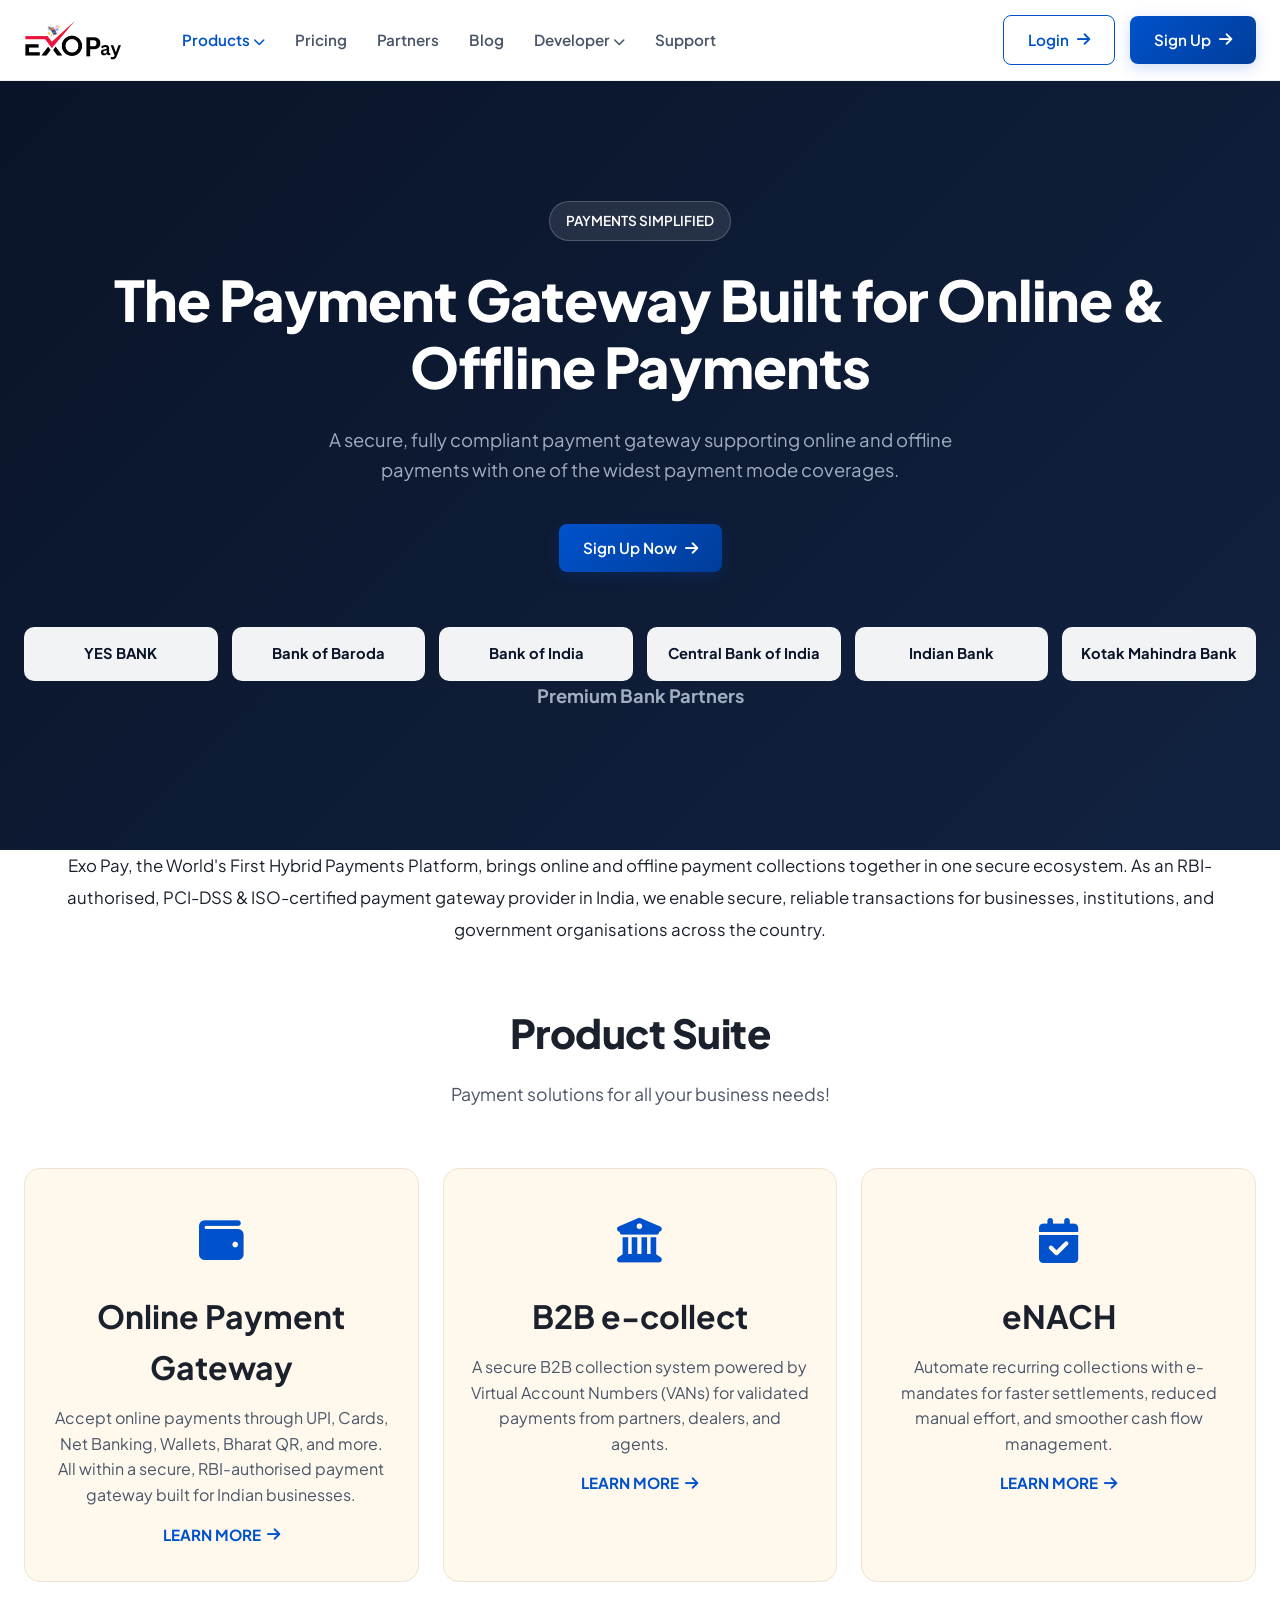
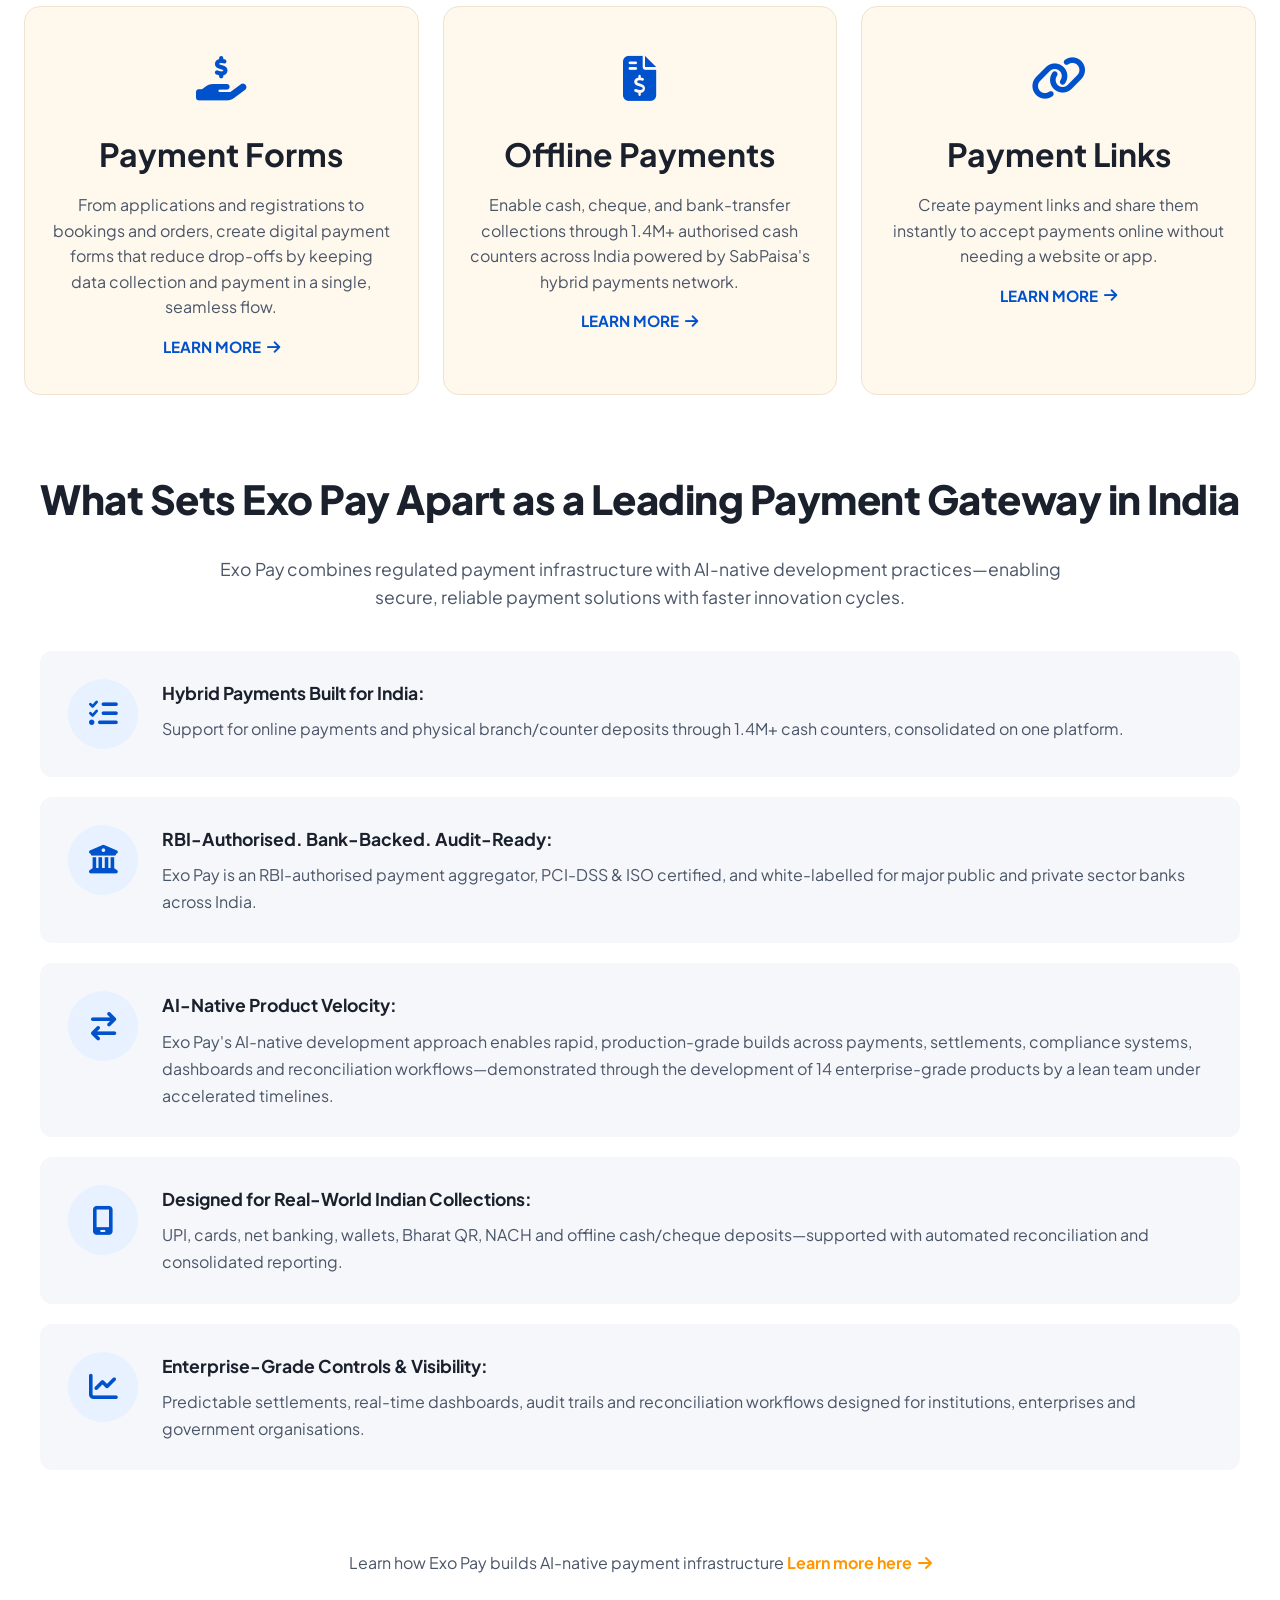
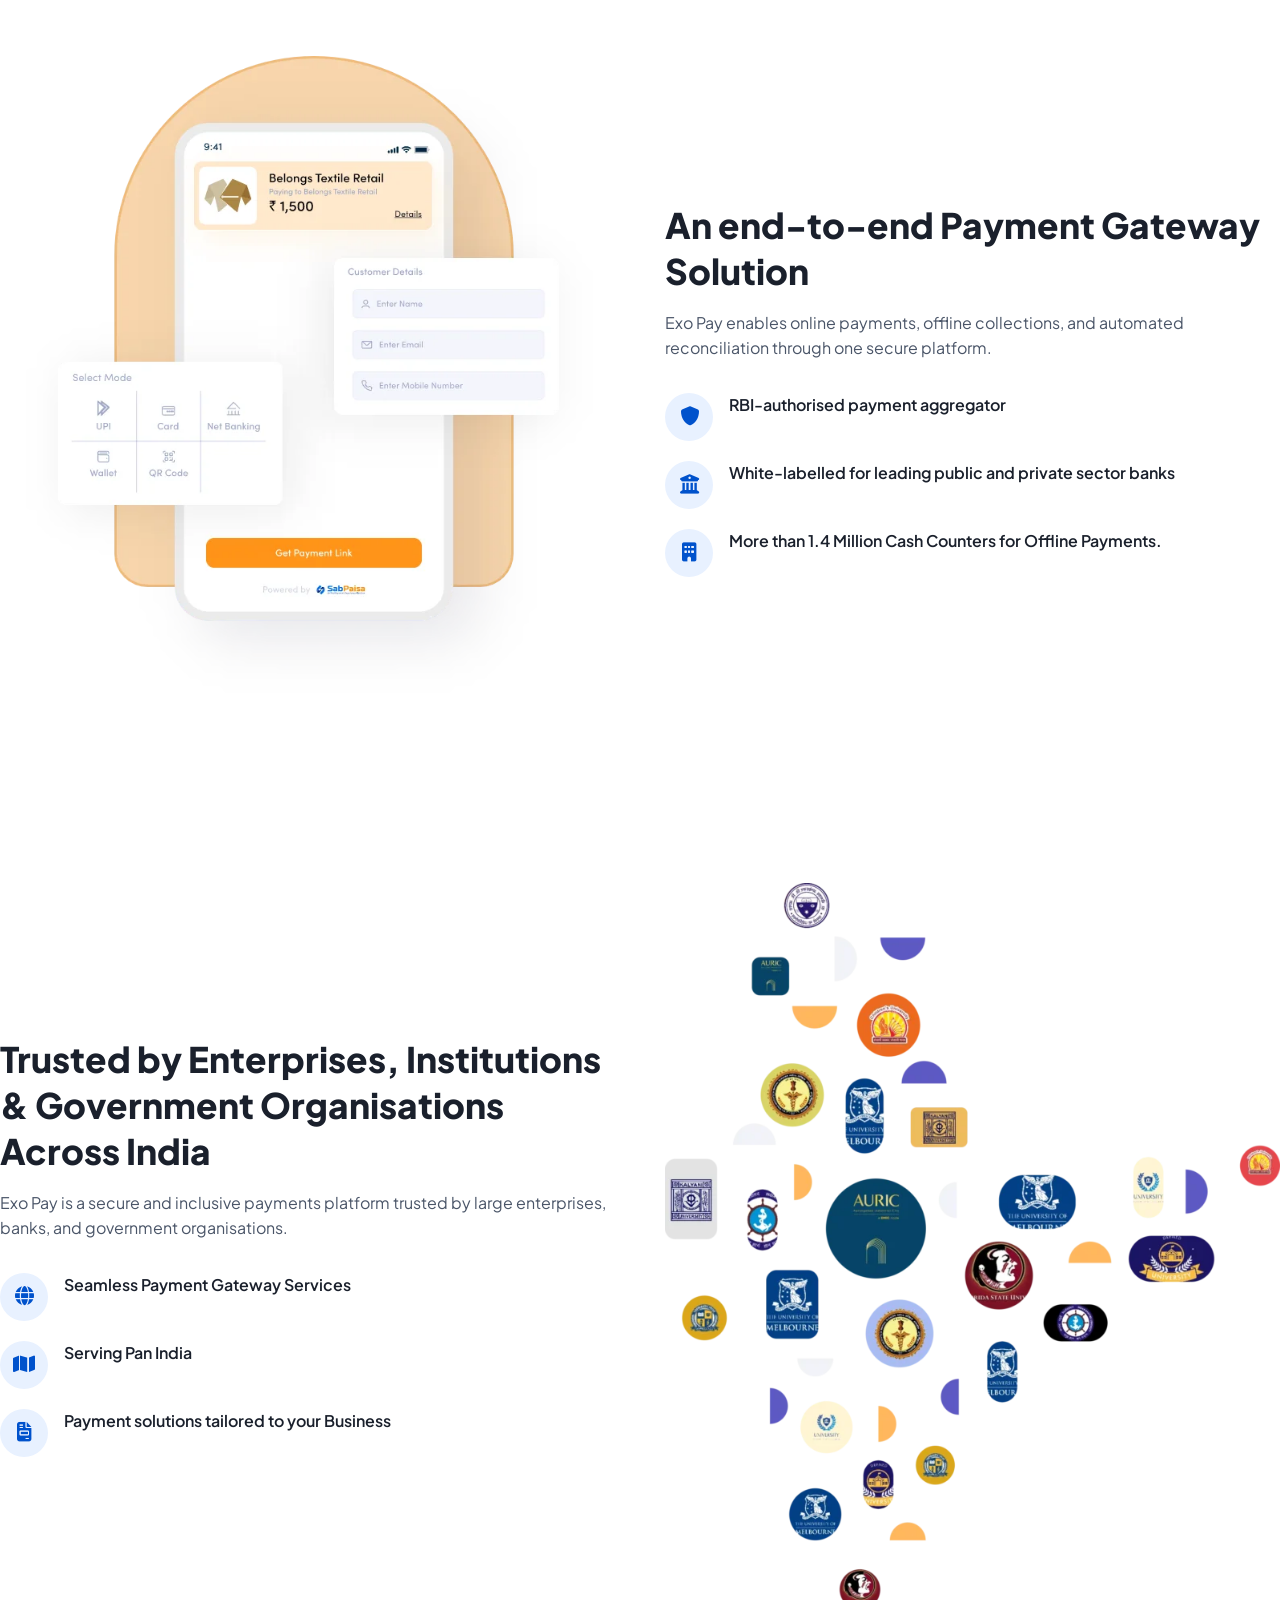
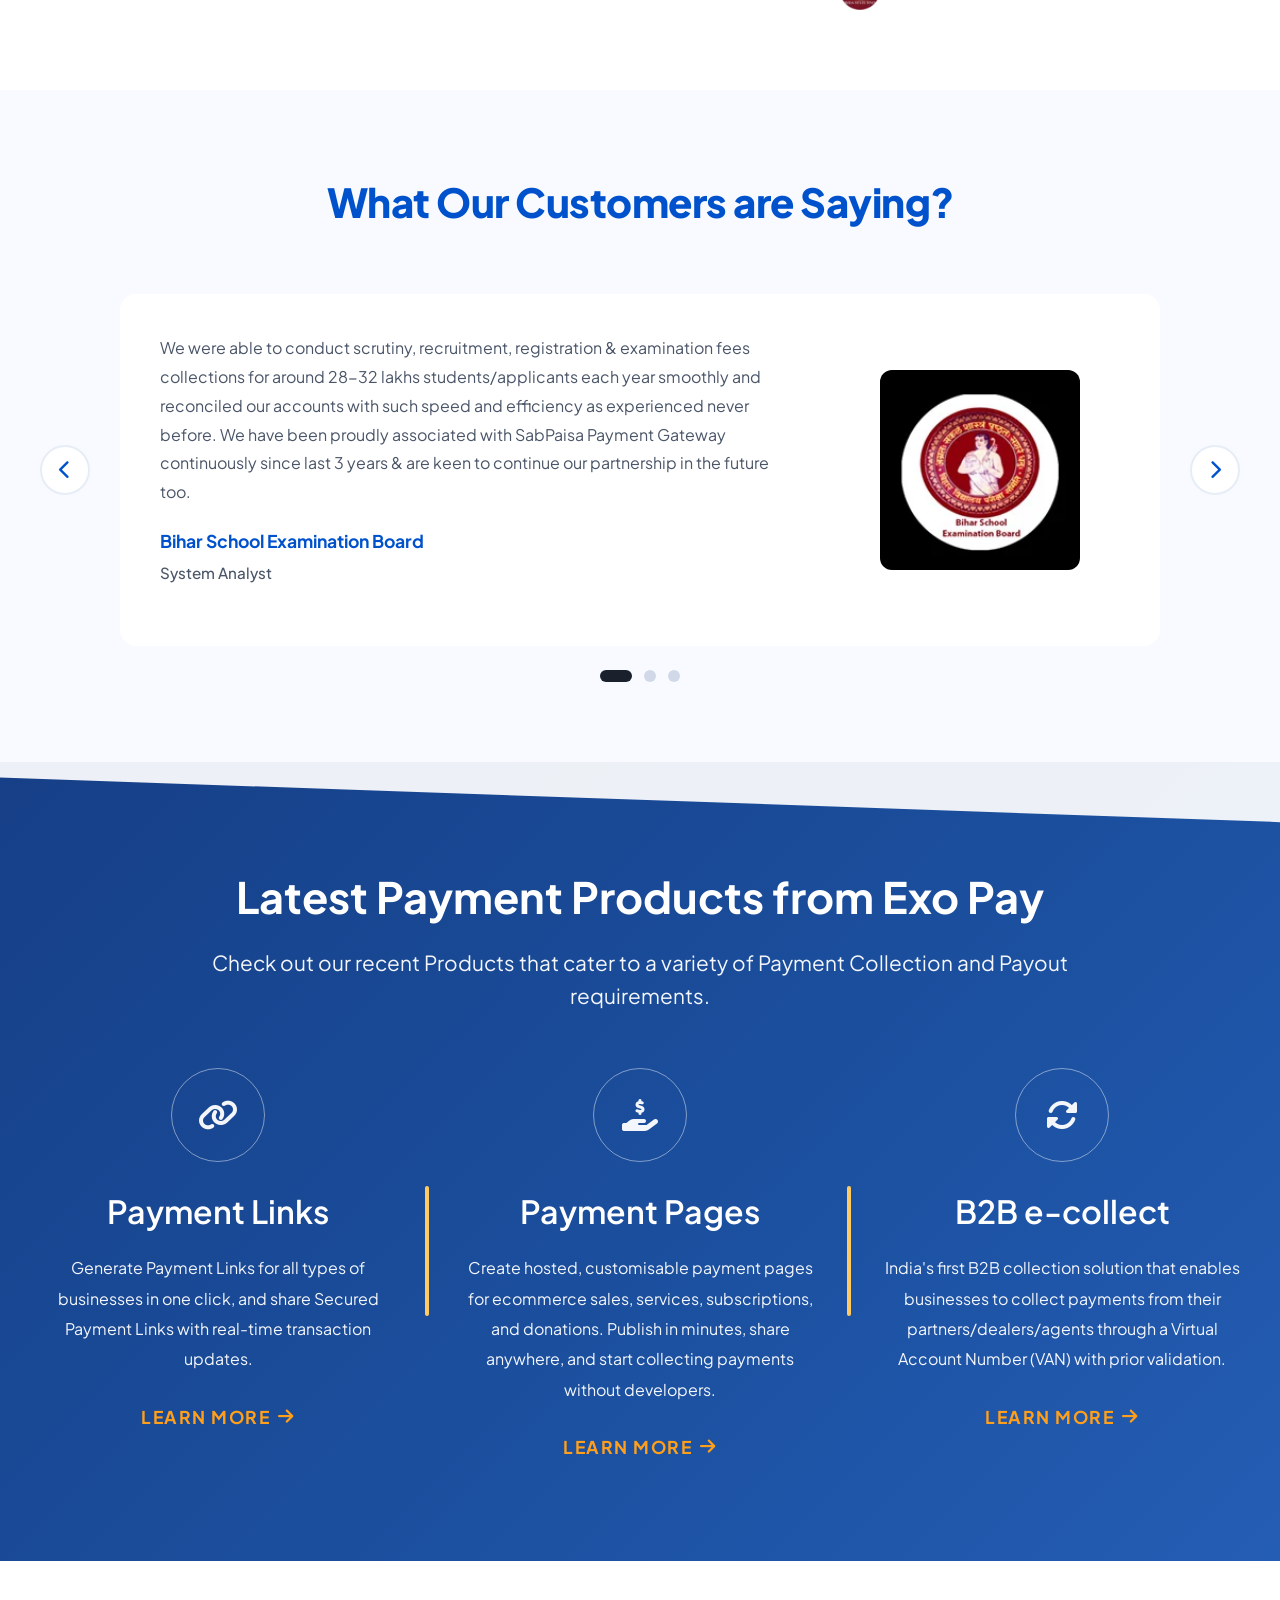
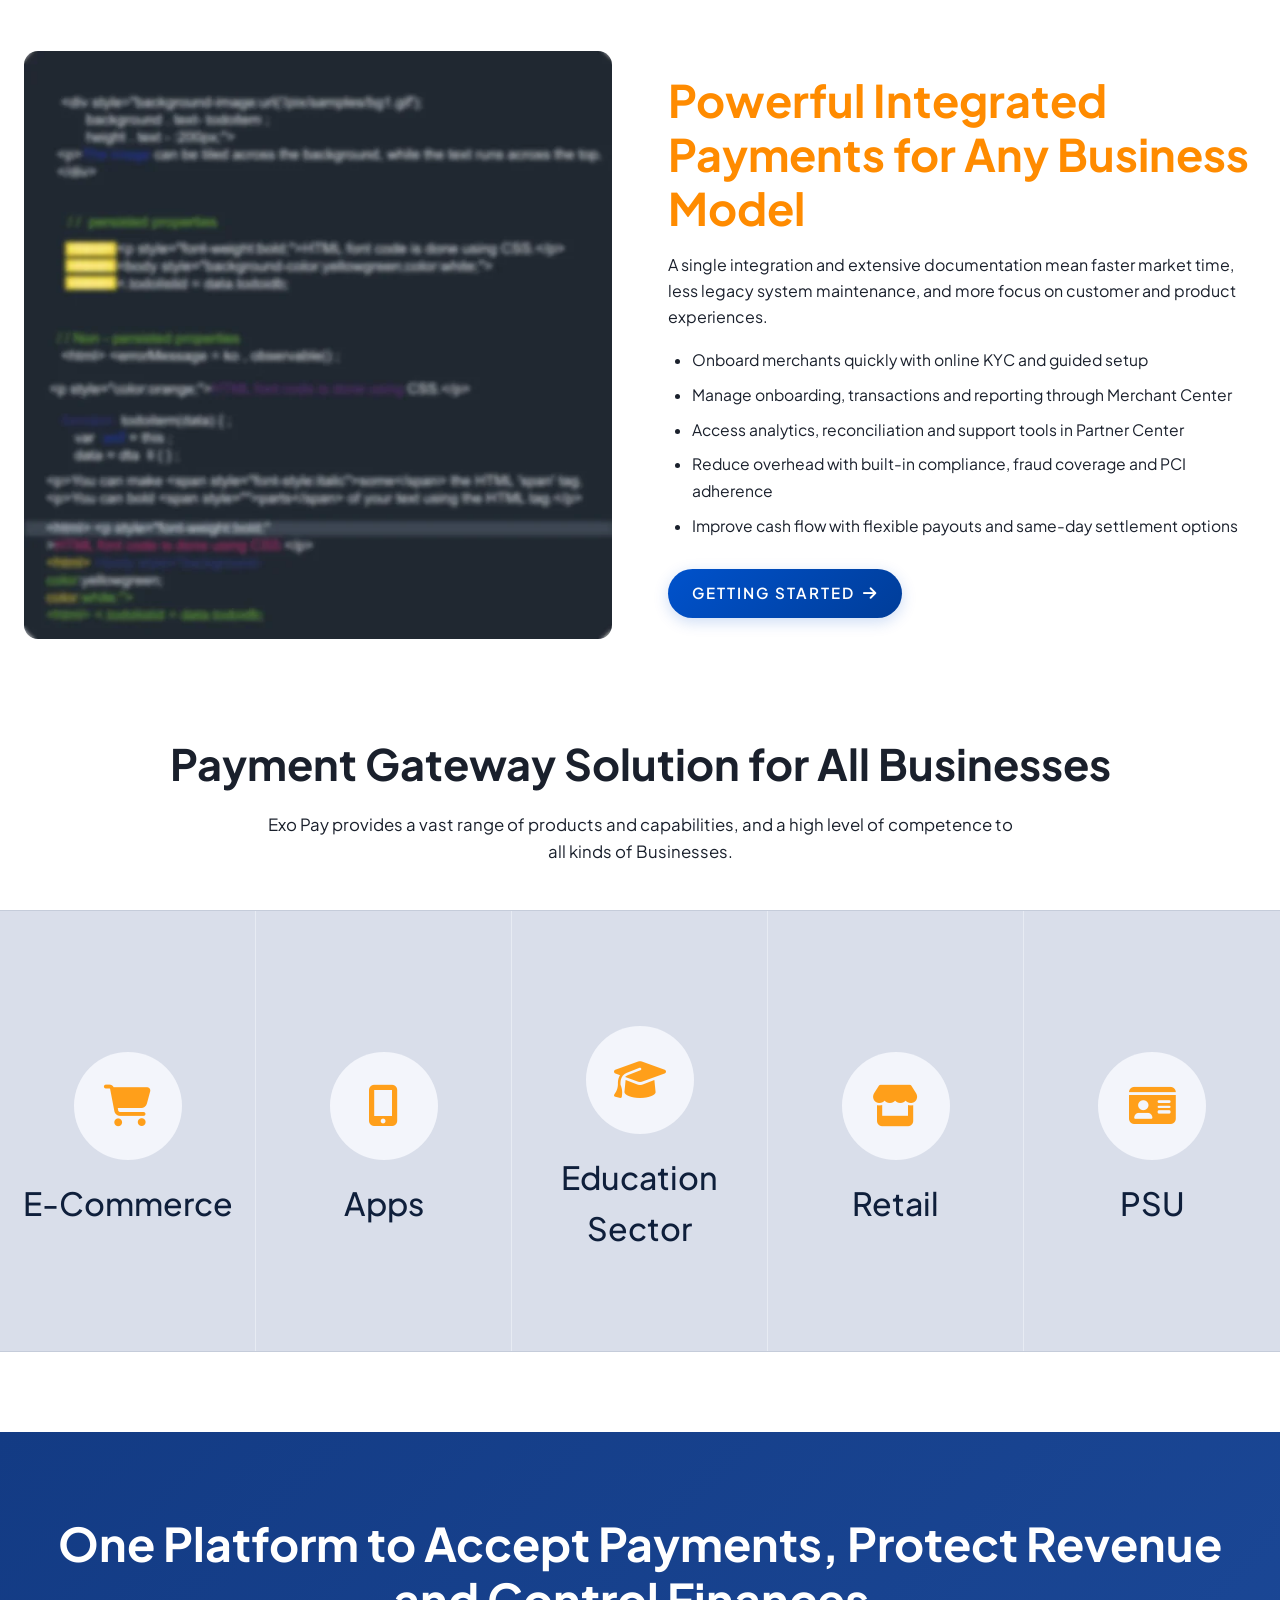
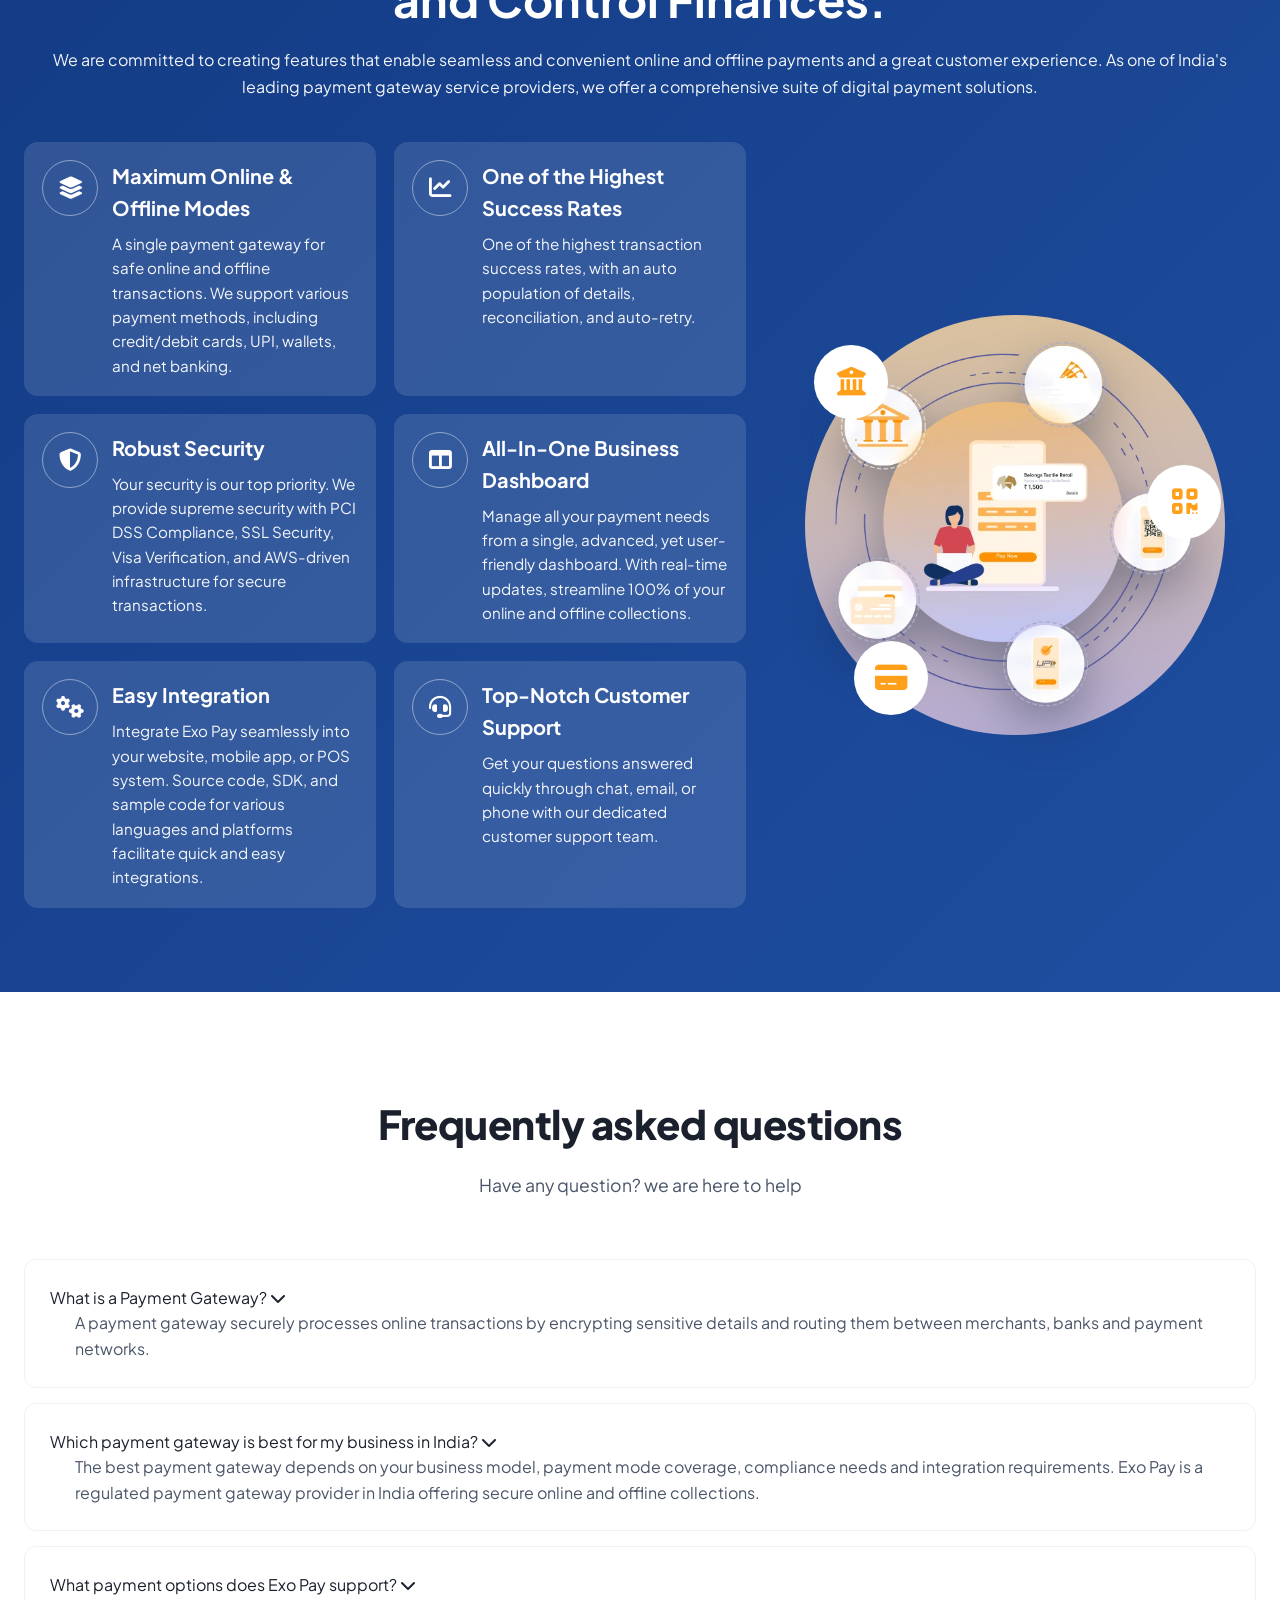
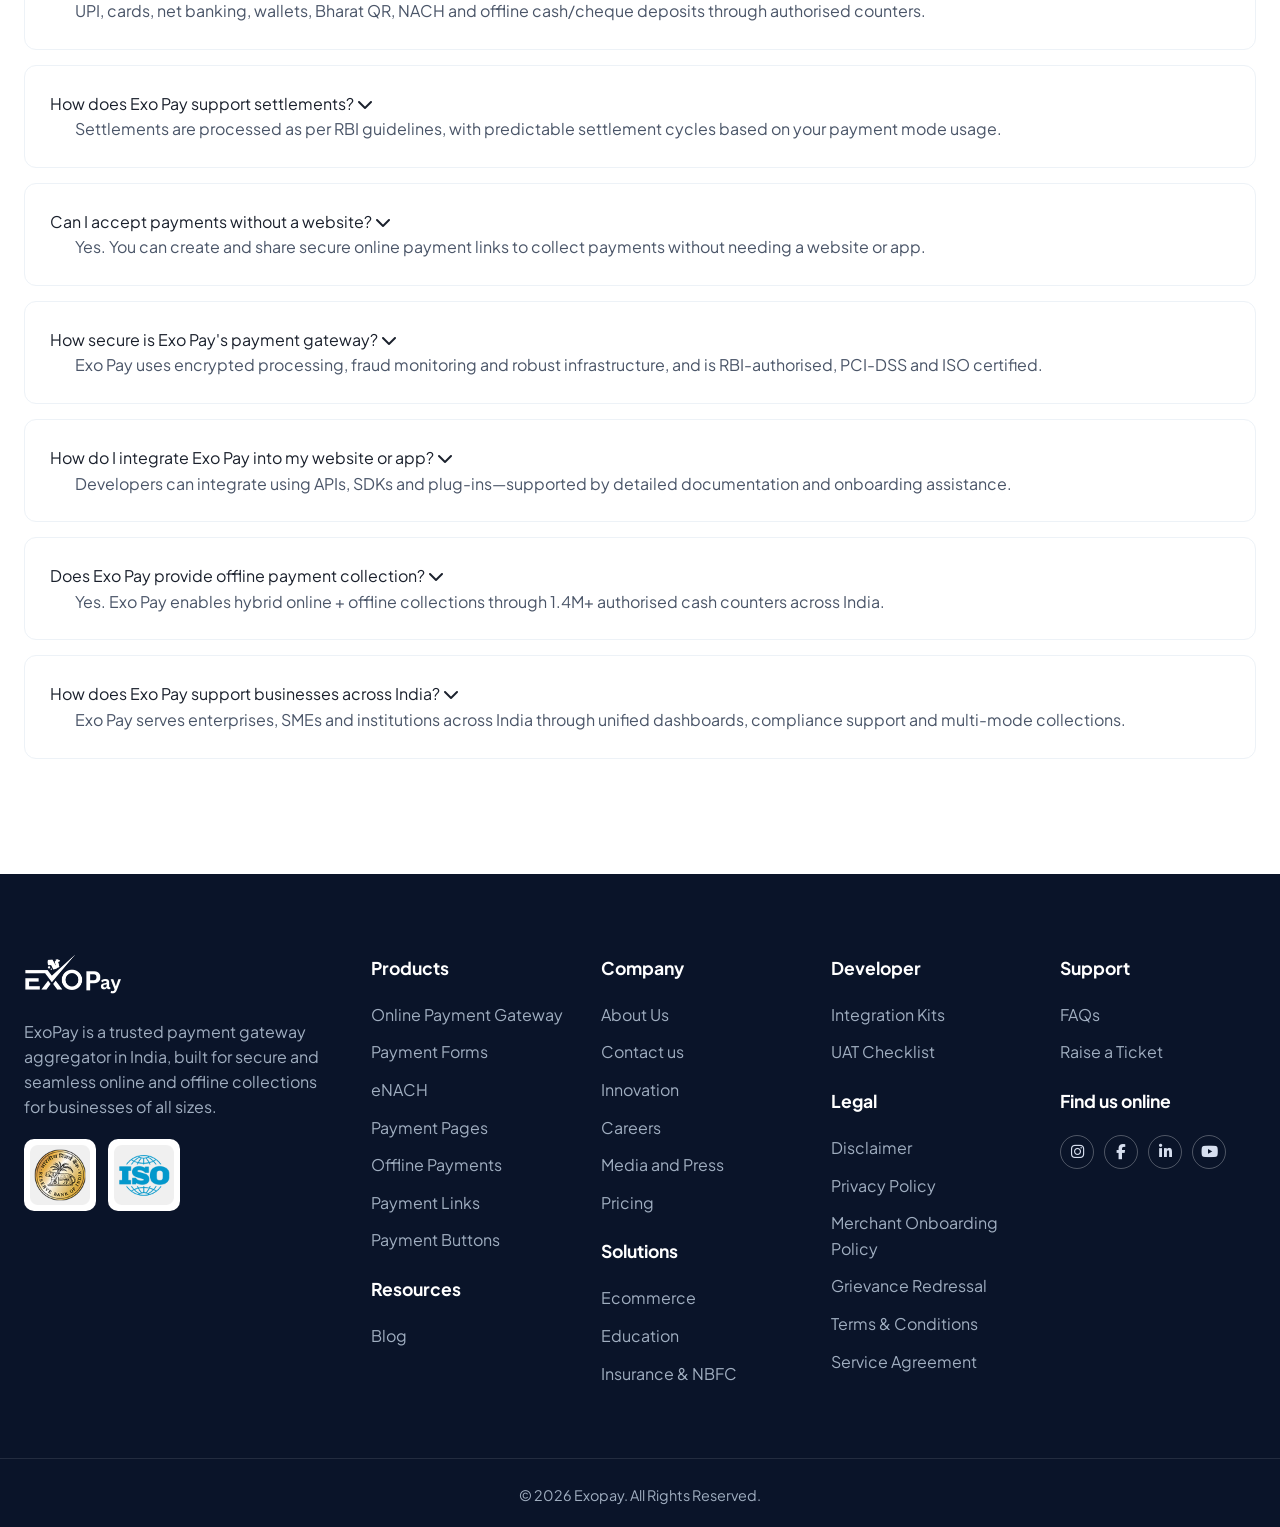
==== index.html @ a385d38f "Exo Pay Exo pay site" ====
<!DOCTYPE html>
<html lang="en">
<head>
    <meta charset="UTF-8">
    <meta name="viewport" content="width=device-width, initial-scale=1.0">
    <title>Exopay - Payment Gateway for Online & Offline Payments</title>
    
    <link rel="stylesheet" href="https://cdnjs.cloudflare.com/ajax/libs/font-awesome/6.4.0/css/all.min.css">
    <link rel="stylesheet" href="style.css">

    <style>
        /* Hide hamburger menu by default (for desktop) */
        .menu-toggle {
            display: none;
            font-size: 24px;
            cursor: pointer;
            color: #0a1128;
        }

        /* Default nav-content wrapper for flex layout */
        .nav-content {
            display: flex;
            align-items: center;
            width: 100%;
            justify-content: space-between;
        }

        @media (max-width: 768px) {
            /* Header row layout */
            .nav-container {
                display: flex !important;
                justify-content: space-between !important;
                align-items: center !important;
                position: relative;
                padding: 15px 20px !important;
            }

            /* Show Hamburger icon */
            .menu-toggle {
                display: block;
            }

            /* Hide default navigation links and actions */
            .nav-content {
                display: none; /* Hidden by default in mobile */
                flex-direction: column;
                position: absolute;
                top: 100%;
                left: 0;
                width: 100%;
                background: #ffffff;
                box-shadow: 0 10px 15px -3px rgba(0, 0, 0, 0.1);
                padding: 20px;
                z-index: 1000;
                border-top: 1px solid #f0f0f0;
            }

            /* Class to toggle visibility via JavaScript */
            .nav-content.active {
                display: flex;
            }

            /* Fix navigation links for mobile dropdown */
            .nav-links {
                display: flex;
                flex-direction: column;
                gap: 15px;
                margin-bottom: 25px;
                width: 100%;
                padding: 0;
            }

            .nav-links li {
                width: 100%;
                list-style: none;
                border-bottom: 1px solid #f8f9fa;
                padding-bottom: 10px;
            }

            .nav-links a {
                display: block;
                width: 100%;
            }

            /* Premium, smaller buttons layout */
            .nav-actions {
                display: flex !important;
                flex-direction: row !important;
                gap: 10px;
                width: 100%;
                justify-content: space-between;
            }

            .nav-actions .btn {
                flex: 1;
                padding: 10px !important; /* Smaller, elegant padding */
                font-size: 13px !important; /* Smaller font */
                text-align: center;
                display: flex;
                justify-content: center;
                align-items: center;
                gap: 5px;
            }
        }
    </style>
</head>
<body>
    <header class="navbar">
        <div class="container nav-container">
            <a href="index.html" class="logo">
                <img src="logo.png" alt="Exopay Logo" style="height: 40px;">
            </a>
            
            <div class="menu-toggle" id="mobile-menu-btn">
                <i class="fa-solid fa-bars"></i>
            </div>

            <div class="nav-content" id="nav-content">
                <nav>
                    <ul class="nav-links">
                        <li class="nav-dropdown" id="products-dropdown">
                            <a href="#" class="active no-nav" id="products-toggle">Products <i class="fa-solid fa-chevron-down"></i></a>
                            <div class="mega-dropdown products-menu">
                                <div class="mega-item">
                                    <div class="mega-icon"><i class="fa-regular fa-credit-card"></i></div>
                                    <div>
                                        <h4>Online Payment Gateway</h4>
                                        <p>Collect hassle free and secure online payments</p>
                                    </div>
                                </div>
                                <div class="mega-item">
                                    <div class="mega-icon"><i class="fa-regular fa-rectangle-list"></i></div>
                                    <div>
                                        <h4>Payment Forms</h4>
                                        <p>Easy data collection and payment form builder</p>
                                    </div>
                                </div>
                                <div class="mega-item">
                                    <div class="mega-icon"><i class="fa-regular fa-calendar-check"></i></div>
                                    <div>
                                        <h4>eNACH</h4>
                                        <p>Collect recurring payments with ease</p>
                                    </div>
                                </div>
                                <div class="mega-item">
                                    <div class="mega-icon"><i class="fa-solid fa-sitemap"></i></div>
                                    <div>
                                        <h4>Payment Pages</h4>
                                        <p>Build your own online payment page</p>
                                    </div>
                                </div>
                                <div class="mega-item">
                                    <div class="mega-icon"><i class="fa-regular fa-handshake"></i></div>
                                    <div>
                                        <h4>Offline Payments</h4>
                                        <p>World's first offline payments collection platform</p>
                                    </div>
                                </div>
                                <div class="mega-item">
                                    <div class="mega-icon"><i class="fa-solid fa-link"></i></div>
                                    <div>
                                        <h4>Payment Links</h4>
                                        <p>Collect easy payments through payment links</p>
                                    </div>
                                </div>
                                <div class="mega-item">
                                    <div class="mega-icon"><i class="fa-regular fa-square-plus"></i></div>
                                    <div>
                                        <h4>Payment Buttons</h4>
                                        <p>Embed online payment buttons on your website</p>
                                    </div>
                                </div>
                            </div>
                        </li>
                        <li><a href="#pricing">Pricing</a></li>
                        <li><a href="#partners">Partners</a></li>
                        <li><a href="#">Blog</a></li>
                        <li class="nav-dropdown" id="developer-dropdown">
                            <a href="#" class="no-nav" id="developer-toggle">Developer <i class="fa-solid fa-chevron-down"></i></a>
                            <div class="mega-dropdown developer-menu">
                                <div class="developer-item">Integration Kits</div>
                                <div class="developer-item">UAT Checklist</div>
                            </div>
                        </li>
                        <li><a href="contact.html#support">Support</a></li>
                    </ul>
                </nav>
                <div class="nav-actions">
                    <a href="#" class="btn btn-outline">Login <i class="fa-solid fa-arrow-right"></i></a>
                    <a href="#" class="btn btn-primary">Sign Up <i class="fa-solid fa-arrow-right"></i></a>
                </div>
            </div>
        </div>
    </header>

    <section class="hero">
        <div class="container">
            <div class="hero-badge">PAYMENTS SIMPLIFIED</div>
            <h1>The Payment Gateway Built for Online & Offline Payments</h1>
            <p>A secure, fully compliant payment gateway supporting online and offline payments with one of the widest payment mode coverages.</p>
            <div class="hero-buttons">
                <a href="#" class="btn btn-primary">Sign Up Now <i class="fa-solid fa-arrow-right"></i></a>
            </div>
            <div class="hero-partners" id="partners">
                <div class="hero-partners-grid">
                    <div class="partner-chip">YES BANK</div>
                    <div class="partner-chip">Bank of Baroda</div>
                    <div class="partner-chip">Bank of India</div>
                    <div class="partner-chip">Central Bank of India</div>
                    <div class="partner-chip">Indian Bank</div>
                    <div class="partner-chip">Kotak Mahindra Bank</div>
                </div>
                <p class="hero-partners-title">Premium Bank Partners</p>
            </div>
        </div>
    </section>

    <section class="container" id="pricing">
        <div class="about-intro">
            <p>Exo Pay, the World's First Hybrid Payments Platform, brings online and offline payment collections together in one secure ecosystem. As an RBI-authorised, PCI-DSS & ISO-certified payment gateway provider in India, we enable secure, reliable transactions for businesses, institutions, and government organisations across the country.</p>
        </div>

        <div class="section-title" style="margin-top: 55px;">
            <h2>Product Suite</h2>
            <p>Payment solutions for all your business needs!</p>
        </div>

        <div class="product-suite-grid">
            <div class="product-suite-card">
                <div class="card-icon"><i class="fa-solid fa-wallet"></i></div>
                <h3>Online Payment Gateway</h3>
                <p>Accept online payments through UPI, Cards, Net Banking, Wallets, Bharat QR, and more. All within a secure, RBI-authorised payment gateway built for Indian businesses.</p>
                <a href="#" class="learn-more">LEARN MORE <i class="fa-solid fa-arrow-right"></i></a>
            </div>

            <div class="product-suite-card">
                <div class="card-icon"><i class="fa-solid fa-building-columns"></i></div>
                <h3>B2B e-collect</h3>
                <p>A secure B2B collection system powered by Virtual Account Numbers (VANs) for validated payments from partners, dealers, and agents.</p>
                <a href="#" class="learn-more">LEARN MORE <i class="fa-solid fa-arrow-right"></i></a>
            </div>

            <div class="product-suite-card">
                <div class="card-icon"><i class="fa-solid fa-calendar-check"></i></div>
                <h3>eNACH</h3>
                <p>Automate recurring collections with e-mandates for faster settlements, reduced manual effort, and smoother cash flow management.</p>
                <a href="#" class="learn-more">LEARN MORE <i class="fa-solid fa-arrow-right"></i></a>
            </div>
        </div>

        <div class="product-suite-grid" style="margin-top: 24px;">
            <div class="product-suite-card">
                <div class="card-icon"><i class="fa-solid fa-hand-holding-dollar"></i></div>
                <h3>Payment Forms</h3>
                <p>From applications and registrations to bookings and orders, create digital payment forms that reduce drop-offs by keeping data collection and payment in a single, seamless flow.</p>
                <a href="#" class="learn-more">LEARN MORE <i class="fa-solid fa-arrow-right"></i></a>
            </div>

            <div class="product-suite-card">
                <div class="card-icon"><i class="fa-solid fa-file-invoice-dollar"></i></div>
                <h3>Offline Payments</h3>
                <p>Enable cash, cheque, and bank-transfer collections through 1.4M+ authorised cash counters across India powered by SabPaisa's hybrid payments network.</p>
                <a href="#" class="learn-more">LEARN MORE <i class="fa-solid fa-arrow-right"></i></a>
            </div>

            <div class="product-suite-card">
                <div class="card-icon"><i class="fa-solid fa-link"></i></div>
                <h3>Payment Links</h3>
                <p>Create payment links and share them instantly to accept payments online without needing a website or app.</p>
                <a href="#" class="learn-more">LEARN MORE <i class="fa-solid fa-arrow-right"></i></a>
            </div>
        </div>

        <div class="section-title" style="margin-top: 72px; margin-bottom: 40px;">
            <h2>What Sets Exo Pay Apart as a Leading Payment Gateway in India</h2>
            <p style="max-width: 900px; margin: 24px auto 0;">Exo Pay combines regulated payment infrastructure with AI-native development practices—enabling secure, reliable payment solutions with faster innovation cycles.</p>
        </div>

        <div class="features-list">
            <div class="feature-box">
                <div class="feature-icon"><i class="fa-solid fa-list-check"></i></div>
                <div class="feature-content">
                    <h4>Hybrid Payments Built for India:</h4>
                    <p>Support for online payments and physical branch/counter deposits through 1.4M+ cash counters, consolidated on one platform.</p>
                </div>
            </div>

            <div class="feature-box">
                <div class="feature-icon"><i class="fa-solid fa-building-columns"></i></div>
                <div class="feature-content">
                    <h4>RBI-Authorised. Bank-Backed. Audit-Ready:</h4>
                    <p>Exo Pay is an RBI-authorised payment aggregator, PCI-DSS & ISO certified, and white-labelled for major public and private sector banks across India.</p>
                </div>
            </div>

            <div class="feature-box">
                <div class="feature-icon"><i class="fa-solid fa-arrow-right-arrow-left"></i></div>
                <div class="feature-content">
                    <h4>AI-Native Product Velocity:</h4>
                    <p>Exo Pay's AI-native development approach enables rapid, production-grade builds across payments, settlements, compliance systems, dashboards and reconciliation workflows—demonstrated through the development of 14 enterprise-grade products by a lean team under accelerated timelines.</p>
                </div>
            </div>

            <div class="feature-box">
                <div class="feature-icon"><i class="fa-solid fa-mobile-screen"></i></div>
                <div class="feature-content">
                    <h4>Designed for Real-World Indian Collections:</h4>
                    <p>UPI, cards, net banking, wallets, Bharat QR, NACH and offline cash/cheque deposits—supported with automated reconciliation and consolidated reporting.</p>
                </div>
            </div>

            <div class="feature-box">
                <div class="feature-icon"><i class="fa-solid fa-chart-line"></i></div>
                <div class="feature-content">
                    <h4>Enterprise-Grade Controls & Visibility:</h4>
                    <p>Predictable settlements, real-time dashboards, audit trails and reconciliation workflows designed for institutions, enterprises and government organisations.</p>
                </div>
            </div>
        </div>

        <div class="learn-more-section">
            <p>Learn how Exo Pay builds AI-native payment infrastructure <a href="#" class="learn-more-link">Learn more here <i class="fa-solid fa-arrow-right"></i></a></p>
        </div>
    </section>

    <section class="container" style="padding: 80px 0;">
        <div class="end-to-end-wrapper">
            <div class="end-to-end-image">
                <img src="images/Get Payment Link.webp" alt="Payment Gateway Solution">
            </div>
            <div class="end-to-end-content">
                <h2>An end-to-end Payment Gateway Solution</h2>
                <p>Exo Pay enables online payments, offline collections, and automated reconciliation through one secure platform.</p>
                
                <div class="solution-items">
                    <div class="solution-item">
                        <div class="solution-icon"><i class="fa-solid fa-shield"></i></div>
                        <span>RBI-authorised payment aggregator</span>
                    </div>
                    <div class="solution-item">
                        <div class="solution-icon"><i class="fa-solid fa-building-columns"></i></div>
                        <span>White-labelled for leading public and private sector banks</span>
                    </div>
                    <div class="solution-item">
                        <div class="solution-icon"><i class="fa-solid fa-building"></i></div>
                        <span>More than 1.4 Million Cash Counters for Offline Payments.</span>
                    </div>
                </div>
            </div>
        </div>
    </section>

    <section class="container" style="padding: 80px 0;">
        <div class="trusted-wrapper">
            <div class="trusted-content">
                <h2>Trusted by Enterprises, Institutions & Government Organisations Across India</h2>
                <p>Exo Pay is a secure and inclusive payments platform trusted by large enterprises, banks, and government organisations.</p>
                
                <div class="trusted-items">
                    <div class="trusted-item">
                        <div class="trusted-icon"><i class="fa-solid fa-globe"></i></div>
                        <span>Seamless Payment Gateway Services</span>
                    </div>
                    <div class="trusted-item">
                        <div class="trusted-icon"><i class="fa-solid fa-map"></i></div>
                        <span>Serving Pan India</span>
                    </div>
                    <div class="trusted-item">
                        <div class="trusted-icon"><i class="fa-solid fa-file-invoice"></i></div>
                        <span>Payment solutions tailored to your Business</span>
                    </div>
                </div>
            </div>
            <div class="trusted-image">
                <img src="images/Trusted Partner.webp" alt="Trusted Partners">
            </div>
        </div>
    </section>

    <section class="bg-light" style="padding: 80px 0;">
        <div class="container">
            <div class="section-title">
                <h2 style="color: var(--primary);">What Our Customers are Saying?</h2>
            </div>

            <div class="testimonials-carousel">
                <button class="carousel-btn carousel-btn-prev" id="prev-btn"><i class="fa-solid fa-chevron-left"></i></button>

                <div class="testimonials-wrapper">
                    <div class="testimonial-slide active">
                        <div class="testimonial-content">
                            <p>We were able to conduct scrutiny, recruitment, registration & examination fees collections for around 28-32 lakhs students/applicants each year smoothly and reconciled our accounts with such speed and efficiency as experienced never before. We have been proudly associated with SabPaisa Payment Gateway continuously since last 3 years & are keen to continue our partnership in the future too.</p>
                            <div class="testimonial-meta">
                                <h4>Bihar School Examination Board</h4>
                                <p>System Analyst</p>
                            </div>
                        </div>
                        <div class="testimonial-image">
                            <img src="images/bihar-school.webp" alt="Bihar School Examination Board">
                        </div>
                    </div>

                    <div class="testimonial-slide">
                        <div class="testimonial-content">
                            <p>We don't have any hesitation to say that your services never fall short of our expectation and I really loved the client support. Thank You and continue the good work that you and your company is doing. JIADA and our entrepreneurs are happy with the NEFT system.</p>
                            <div class="testimonial-meta">
                                <h4>Jharkhand Industrial Area Development Authority</h4>
                                <p>Admin (IT & Operation)</p>
                            </div>
                        </div>
                        <div class="testimonial-image">
                            <img src="images/Jharkhand-Industrial-Area.webp" alt="Jharkhand Industrial Area Development Authority">
                        </div>
                    </div>

                    <div class="testimonial-slide">
                        <div class="testimonial-content">
                            <p>हम सबसेसा द्वारा विगत 10 माह से दी जा रही Payment Gateway की सुविधा की गुणवत्ता से एवं उनके द्वारा दिखाई गई तत्परता से संतुष्ट हैं। उनके द्वारा दी गई Online & Offline Payment सुविधा हमारे उपभोक्ताओं के लिए काफी उपयोगी रहा है एवं CGECB, Chhattisgarh के लिए भी काफी सुविधाजनक रही है। उनके End to End Platform ने हमारी सभी जरूरतों का ख्याल रखा है तथा उनकी Dashboard Report System से भी हमें काफी मदद मिलती है, जिसकी हम सराहना करते हैं।</p>
                            <div class="testimonial-meta">
                                <h4>Chhattisgarh Environment</h4>
                                <p>Conservation Board</p>
                            </div>
                        </div>
                        <div class="testimonial-image">
                            <img src="images/Chhattisgarh.webp" alt="Chhattisgarh Environment Conservation Board">
                        </div>
                    </div>
                </div>

                <button class="carousel-btn carousel-btn-next" id="next-btn"><i class="fa-solid fa-chevron-right"></i></button>
            </div>

            <div class="carousel-dots">
                <span class="dot active" data-index="0"></span>
                <span class="dot" data-index="1"></span>
                <span class="dot" data-index="2"></span>
            </div>
        </div>
    </section>

    <section class="latest-products-section">
        <div class="container">
            <div class="latest-products-head">
                <h2>Latest Payment Products from Exo Pay</h2>
                <p>Check out our recent Products that cater to a variety of Payment Collection and Payout requirements.</p>
            </div>

            <div class="latest-products-grid">
                <div class="latest-product-item">
                    <div class="latest-product-icon"><i class="fa-solid fa-link"></i></div>
                    <h3>Payment Links</h3>
                    <p>Generate Payment Links for all types of businesses in one click, and share Secured Payment Links with real-time transaction updates.</p>
                    <a href="#" class="latest-learn-more">LEARN MORE <i class="fa-solid fa-arrow-right"></i></a>
                </div>

                <div class="latest-product-item">
                    <div class="latest-product-icon"><i class="fa-solid fa-hand-holding-dollar"></i></div>
                    <h3>Payment Pages</h3>
                    <p>Create hosted, customisable payment pages for ecommerce sales, services, subscriptions, and donations. Publish in minutes, share anywhere, and start collecting payments without developers.</p>
                    <a href="#" class="latest-learn-more">LEARN MORE <i class="fa-solid fa-arrow-right"></i></a>
                </div>

                <div class="latest-product-item">
                    <div class="latest-product-icon"><i class="fa-solid fa-rotate"></i></div>
                    <h3>B2B e-collect</h3>
                    <p>India's first B2B collection solution that enables businesses to collect payments from their partners/dealers/agents through a Virtual Account Number (VAN) with prior validation.</p>
                    <a href="#" class="latest-learn-more">LEARN MORE <i class="fa-solid fa-arrow-right"></i></a>
                </div>
            </div>
        </div>
    </section>

    <section class="container powerful-section">
        <div class="powerful-grid">
            <div class="powerful-image-wrap">
                <img src="images/Powerful.webp" alt="Powerful Integration">
            </div>

            <div class="powerful-content">
                <h2>Powerful Integrated Payments for Any Business Model</h2>
                <p>A single integration and extensive documentation mean faster market time, less legacy system maintenance, and more focus on customer and product experiences.</p>
                <ul>
                    <li>Onboard merchants quickly with online KYC and guided setup</li>
                    <li>Manage onboarding, transactions and reporting through Merchant Center</li>
                    <li>Access analytics, reconciliation and support tools in Partner Center</li>
                    <li>Reduce overhead with built-in compliance, fraud coverage and PCI adherence</li>
                    <li>Improve cash flow with flexible payouts and same-day settlement options</li>
                </ul>
                <a href="#" class="btn btn-primary powerful-cta">GETTING STARTED <i class="fa-solid fa-arrow-right"></i></a>
            </div>
        </div>
    </section>

    <section class="business-section">
        <div class="container business-head">
            <h2>Payment Gateway Solution for All Businesses</h2>
            <p>Exo Pay provides a vast range of products and capabilities, and a high level of competence to all kinds of Businesses.</p>
        </div>

        <div class="business-grid">
            <div class="business-item">
                <div class="business-icon"><i class="fa-solid fa-cart-shopping"></i></div>
                <h3>E-Commerce</h3>
                <p class="business-detail">With Exo Pay Payment Gateway for online marketplaces, experience faster, secured and smoother transactions, and an easy-to-manage dashboard with advanced payment management tools. By choosing us, you give your customers various payment options to make payments from.</p>
            </div>

            <div class="business-item">
                <div class="business-icon"><i class="fa-solid fa-mobile-screen-button"></i></div>
                <h3>Apps</h3>
                <p class="business-detail">Payment Gateway for Apps: Simpler the checkout, the higher the conversion. Exo Pay Payment Gateway is built to address your customers' comfort and security with your app. With maximum payment modes for offline and online and a well-designed payment UI/UX, you can give the best transaction experience to your customers.</p>
            </div>

            <div class="business-item">
                <div class="business-icon"><i class="fa-solid fa-graduation-cap"></i></div>
                <h3>Education Sector</h3>
                <p class="business-detail">Payment Gateway for Education: Exo Pay Payment Gateway for education is designed to meet the needs of large transactions of an academic organisation (School/College/University/Academy). From fee collection to reconciliation of statements, we've got you covered. For maximum security, our Payment Gateway is built on an A-grade security feature for maximum confidentiality.</p>
            </div>

            <div class="business-item">
                <div class="business-icon"><i class="fa-solid fa-store"></i></div>
                <h3>Retail</h3>
                <p class="business-detail">Payment Gateway for Retail: We provide payment solutions for businesses, whether convenience stores, grocery stores, clothing stores, auto retailers, home furnishing retailers, drug stores, or department stores. Exo Pay Payment Gateway supports maximum payment modes like debit cards, credit cards, wallets, UPI, and cash.</p>
            </div>

            <div class="business-item">
                <div class="business-icon"><i class="fa-solid fa-id-card"></i></div>
                <h3>PSU</h3>
                <p class="business-detail">Payment Gateway for PSU: Exo Pay Payment Gateway for government organisations for payment collection. A few of our PSU clients include Bihar Housing Board, Delhi Jal Board, PCI etc. We provide the highest number of effective payment modes in a single checkout page, from UPI to Cards to Netbanking to e-NEFT/Cash.</p>
            </div>
        </div>
    </section>

    <section class="one-platform-section">
        <div class="container">
            <div class="one-platform-head">
                <h2>One Platform to Accept Payments, Protect Revenue and Control Finances.</h2>
                <p>We are committed to creating features that enable seamless and convenient online and offline payments and a great customer experience. As one of India's leading payment gateway service providers, we offer a comprehensive suite of digital payment solutions.</p>
            </div>

            <div class="one-platform-body">
                <div class="one-platform-cards">
                    <div class="one-platform-card">
                        <div class="one-platform-icon"><i class="fa-solid fa-layer-group"></i></div>
                        <div>
                            <h3>Maximum Online & Offline Modes</h3>
                            <p>A single payment gateway for safe online and offline transactions. We support various payment methods, including credit/debit cards, UPI, wallets, and net banking.</p>
                        </div>
                    </div>

                    <div class="one-platform-card">
                        <div class="one-platform-icon"><i class="fa-solid fa-chart-line"></i></div>
                        <div>
                            <h3>One of the Highest Success Rates</h3>
                            <p>One of the highest transaction success rates, with an auto population of details, reconciliation, and auto-retry.</p>
                        </div>
                    </div>

                    <div class="one-platform-card">
                        <div class="one-platform-icon"><i class="fa-solid fa-shield-halved"></i></div>
                        <div>
                            <h3>Robust Security</h3>
                            <p>Your security is our top priority. We provide supreme security with PCI DSS Compliance, SSL Security, Visa Verification, and AWS-driven infrastructure for secure transactions.</p>
                        </div>
                    </div>

                    <div class="one-platform-card">
                        <div class="one-platform-icon"><i class="fa-solid fa-table-columns"></i></div>
                        <div>
                            <h3>All-In-One Business Dashboard</h3>
                            <p>Manage all your payment needs from a single, advanced, yet user-friendly dashboard. With real-time updates, streamline 100% of your online and offline collections.</p>
                        </div>
                    </div>

                    <div class="one-platform-card">
                        <div class="one-platform-icon"><i class="fa-solid fa-gears"></i></div>
                        <div>
                            <h3>Easy Integration</h3>
                            <p>Integrate Exo Pay seamlessly into your website, mobile app, or POS system. Source code, SDK, and sample code for various languages and platforms facilitate quick and easy integrations.</p>
                        </div>
                    </div>

                    <div class="one-platform-card">
                        <div class="one-platform-icon"><i class="fa-solid fa-headset"></i></div>
                        <div>
                            <h3>Top-Notch Customer Support</h3>
                            <p>Get your questions answered quickly through chat, email, or phone with our dedicated customer support team.</p>
                        </div>
                    </div>
                </div>

                <div class="one-platform-visual">
                    <div class="one-platform-circle"></div>
                    <img src="images/Features.webp" alt="One Platform Illustration">
                    <span class="visual-badge badge-one"><i class="fa-solid fa-building-columns"></i></span>
                    <span class="visual-badge badge-two"><i class="fa-solid fa-qrcode"></i></span>
                    <span class="visual-badge badge-three"><i class="fa-solid fa-credit-card"></i></span>
                </div>
            </div>
        </div>
    </section>

    <section class="faq-section" id="faqs">
        <div class="container">
            <div class="section-title">
                <h2>Frequently asked questions</h2>
                <p>Have any question? we are here to help</p>
            </div>

            <div class="faq-container">
                <div class="faq-item active">
                    <div class="faq-question">
                        <span>What is a Payment Gateway?</span>
                        <i class="fa-solid fa-chevron-down"></i>
                    </div>
                    <div class="faq-answer">
                        <p>A payment gateway securely processes online transactions by encrypting sensitive details and routing them between merchants, banks and payment networks.</p>
                    </div>
                </div>

                <div class="faq-item">
                    <div class="faq-question">
                        <span>Which payment gateway is best for my business in India?</span>
                        <i class="fa-solid fa-chevron-down"></i>
                    </div>
                    <div class="faq-answer">
                        <p>The best payment gateway depends on your business model, payment mode coverage, compliance needs and integration requirements. Exo Pay is a regulated payment gateway provider in India offering secure online and offline collections.</p>
                    </div>
                </div>

                <div class="faq-item">
                    <div class="faq-question">
                        <span>What payment options does Exo Pay support?</span>
                        <i class="fa-solid fa-chevron-down"></i>
                    </div>
                    <div class="faq-answer">
                        <p>UPI, cards, net banking, wallets, Bharat QR, NACH and offline cash/cheque deposits through authorised counters.</p>
                    </div>
                </div>

                <div class="faq-item">
                    <div class="faq-question">
                        <span>How does Exo Pay support settlements?</span>
                        <i class="fa-solid fa-chevron-down"></i>
                    </div>
                    <div class="faq-answer">
                        <p>Settlements are processed as per RBI guidelines, with predictable settlement cycles based on your payment mode usage.</p>
                    </div>
                </div>

                <div class="faq-item">
                    <div class="faq-question">
                        <span>Can I accept payments without a website?</span>
                        <i class="fa-solid fa-chevron-down"></i>
                    </div>
                    <div class="faq-answer">
                        <p>Yes. You can create and share secure online payment links to collect payments without needing a website or app.</p>
                    </div>
                </div>

                <div class="faq-item">
                    <div class="faq-question">
                        <span>How secure is Exo Pay's payment gateway?</span>
                        <i class="fa-solid fa-chevron-down"></i>
                    </div>
                    <div class="faq-answer">
                        <p>Exo Pay uses encrypted processing, fraud monitoring and robust infrastructure, and is RBI-authorised, PCI-DSS and ISO certified.</p>
                    </div>
                </div>

                <div class="faq-item">
                    <div class="faq-question">
                        <span>How do I integrate Exo Pay into my website or app?</span>
                        <i class="fa-solid fa-chevron-down"></i>
                    </div>
                    <div class="faq-answer">
                        <p>Developers can integrate using APIs, SDKs and plug-ins—supported by detailed documentation and onboarding assistance.</p>
                    </div>
                </div>

                <div class="faq-item">
                    <div class="faq-question">
                        <span>Does Exo Pay provide offline payment collection?</span>
                        <i class="fa-solid fa-chevron-down"></i>
                    </div>
                    <div class="faq-answer">
                        <p>Yes. Exo Pay enables hybrid online + offline collections through 1.4M+ authorised cash counters across India.</p>
                    </div>
                </div>

                <div class="faq-item">
                    <div class="faq-question">
                        <span>How does Exo Pay support businesses across India?</span>
                        <i class="fa-solid fa-chevron-down"></i>
                    </div>
                    <div class="faq-answer">
                        <p>Exo Pay serves enterprises, SMEs and institutions across India through unified dashboards, compliance support and multi-mode collections.</p>
                    </div>
                </div>
            </div>
        </div>
    </section>

    <footer>
        <div class="container footer-container">
            <div>
                <a href="index.html" class="footer-logo">
                    <img src="logo.png" alt="Exopay Logo">
                </a>
                <p class="footer-intro">ExoPay is a trusted payment gateway aggregator in India, built for secure and seamless online and offline collections for businesses of all sizes.</p>
                <div class="footer-certs">
                    <img src="images/RBI-Logo-copy.png" alt="RBI Logo">
                    <img src="images/ISO1-copy.png" alt="ISO1 Certification Logo">
                </div>
            </div>

            <div class="footer-links footer-stack">
                <h4>Products</h4>
                <ul>
                    <li><a href="index.html" class="footer-link-text">Online Payment Gateway</a></li>
                    <li><a href="index.html" class="footer-link-text">Payment Forms</a></li>
                    <li><a href="index.html" class="footer-link-text">eNACH</a></li>
                    <li><a href="index.html" class="footer-link-text">Payment Pages</a></li>
                    <li><a href="index.html" class="footer-link-text">Offline Payments</a></li>
                    <li><a href="index.html" class="footer-link-text">Payment Links</a></li>
                    <li><a href="index.html" class="footer-link-text">Payment Buttons</a></li>
                </ul>
                <h4 class="footer-subhead">Resources</h4>
                <ul>
                    <li><span class="footer-link-text">Blog</span></li>
                </ul>
            </div>

            <div class="footer-links footer-stack">
                <h4>Company</h4>
                <ul>
                    <li><a href="index.html" class="footer-link-text">About Us</a></li>
                    <li><a href="contact.html#support" class="footer-link-text">Contact us</a></li>
                    <li><span class="footer-link-text">Innovation</span></li>
                    <li><span class="footer-link-text">Careers</span></li>
                    <li><span class="footer-link-text">Media and Press</span></li>
                    <li><span class="footer-link-text">Pricing</span></li>
                </ul>
                <h4 class="footer-subhead">Solutions</h4>
                <ul>
                    <li><span class="footer-link-text">Ecommerce</span></li>
                    <li><span class="footer-link-text">Education</span></li>
                    <li><span class="footer-link-text">Insurance &amp; NBFC</span></li>
                </ul>
            </div>

            <div class="footer-links footer-stack">
                <h4>Developer</h4>
                <ul>
                    <li><span class="footer-link-text">Integration Kits</span></li>
                    <li><span class="footer-link-text">UAT Checklist</span></li>
                </ul>
                <h4 class="footer-subhead">Legal</h4>
                <ul>
                    <li><span class="footer-link-text">Disclaimer</span></li>
                    <li><span class="footer-link-text">Privacy Policy</span></li>
                    <li><span class="footer-link-text">Merchant Onboarding Policy</span></li>
                    <li><span class="footer-link-text">Grievance Redressal</span></li>
                    <li><span class="footer-link-text">Terms &amp; Conditions</span></li>
                    <li><span class="footer-link-text">Service Agreement</span></li>
                </ul>
            </div>

            <div class="footer-links footer-stack">
                <h4>Support</h4>
                <ul>
                    <li><a href="#faqs" class="footer-link-text">FAQs</a></li>
                    <li><span class="footer-link-text">Raise a Ticket</span></li>
                </ul>
                <h4 class="footer-subhead">Find us online</h4>
                <div class="footer-social">
                    <!-- <span class="social-icon"><i class="fa-brands fa-x-twitter"></i></span> -->
                    <span class="social-icon"><i class="fa-brands fa-instagram"></i></span>
                    <span class="social-icon"><i class="fa-brands fa-facebook-f"></i></span>
                    <span class="social-icon"><i class="fa-brands fa-linkedin-in"></i></span>
                    <span class="social-icon"><i class="fa-brands fa-youtube"></i></span>
                </div>
            </div>
        </div>
        <div class="footer-bottom">
            <p>&copy; 2026 Exopay. All Rights Reserved.</p>
        </div>
    </footer>

    <script>
        // Hamburger Menu Toggle Logic for Mobile
        document.addEventListener("DOMContentLoaded", function() {
            const menuBtn = document.getElementById("mobile-menu-btn");
            const navContent = document.getElementById("nav-content");
            const menuIcon = menuBtn ? menuBtn.querySelector("i") : null;
            const productsToggle = document.getElementById("products-toggle");
            const developerToggle = document.getElementById("developer-toggle");
            const productsDropdown = document.getElementById("products-dropdown");
            const developerDropdown = document.getElementById("developer-dropdown");

            if(menuBtn && navContent) {
                menuBtn.addEventListener("click", function() {
                    navContent.classList.toggle("active");
                    
                    if (navContent.classList.contains("active")) {
                        menuIcon.classList.remove("fa-bars");
                        menuIcon.classList.add("fa-xmark");
                    } else {
                        menuIcon.classList.remove("fa-xmark");
                        menuIcon.classList.add("fa-bars");
                    }
                });
            }

            if (productsToggle && developerToggle && productsDropdown && developerDropdown) {
                const nonNavLinks = document.querySelectorAll(".no-nav");
                nonNavLinks.forEach(function(link) {
                    link.addEventListener("click", function(event) {
                        event.preventDefault();
                    });
                });

                productsToggle.addEventListener("click", function(event) {
                    event.preventDefault();
                    productsDropdown.classList.toggle("open");
                    developerDropdown.classList.remove("open");
                });

                developerToggle.addEventListener("click", function(event) {
                    event.preventDefault();
                    developerDropdown.classList.toggle("open");
                    productsDropdown.classList.remove("open");
                });

                document.addEventListener("click", function(event) {
                    const clickedInsideProducts = productsDropdown.contains(event.target);
                    const clickedInsideDeveloper = developerDropdown.contains(event.target);

                    if (!clickedInsideProducts) {
                        productsDropdown.classList.remove("open");
                    }
                    if (!clickedInsideDeveloper) {
                        developerDropdown.classList.remove("open");
                    }
                });
            }

            // Carousel functionality
            const prevBtn = document.getElementById("prev-btn");
            const nextBtn = document.getElementById("next-btn");
            const slides = document.querySelectorAll(".testimonial-slide");
            const dots = document.querySelectorAll(".dot");
            let currentSlide = 0;

            function showSlide(index) {
                slides.forEach(slide => slide.classList.remove("active"));
                dots.forEach(dot => dot.classList.remove("active"));
                slides[index].classList.add("active");
                dots[index].classList.add("active");
                currentSlide = index;
            }

            if (prevBtn && nextBtn) {
                prevBtn.addEventListener("click", function() {
                    let newIndex = (currentSlide - 1 + slides.length) % slides.length;
                    showSlide(newIndex);
                });

                nextBtn.addEventListener("click", function() {
                    let newIndex = (currentSlide + 1) % slides.length;
                    showSlide(newIndex);
                });

                dots.forEach(dot => {
                    dot.addEventListener("click", function() {
                        showSlide(parseInt(this.getAttribute("data-index")));
                    });
                });
            }

            // FAQ Accordion Toggle
            const faqItems = document.querySelectorAll(".faq-item");
            faqItems.forEach(item => {
                const question = item.querySelector(".faq-question");
                question.addEventListener("click", function() {
                    faqItems.forEach(otherItem => {
                        if (otherItem !== item) {
                            otherItem.classList.remove("active");
                        }
                    });
                    item.classList.toggle("active");
                });
            });

            // Auto-expand first FAQ item
            if (faqItems.length > 0) {
                faqItems[0].classList.add("active");
            }
        });
    </script>
</body>
</html>
---- style.css ----
@import url('https://fonts.googleapis.com/css2?family=Plus+Jakarta+Sans:wght@300;400;600;700;800&display=swap');
@import url('https://cdnjs.cloudflare.com/ajax/libs/font-awesome/6.4.0/css/all.min.css');

:root {
    --primary: #0052cc;
    --primary-dark: #003d99;
    --secondary: #0a1429;
    --bg-light: #f8faff;
    --text-main: #1a202c;
    --text-muted: #4a5568;
    --white: #ffffff;
    --success: #10b981;
    --transition: all 0.3s cubic-bezier(0.4, 0, 0.2, 1);
}

* {
    margin: 0;
    padding: 0;
    box-sizing: border-box;
    font-family: 'Plus Jakarta Sans', sans-serif;
}

body {
    color: var(--text-main);
    background-color: var(--white);
    line-height: 1.6;
    overflow-x: hidden;
}

a {
    text-decoration: none;
}

.container {
    max-width: 1280px;
    margin: 0 auto;
    padding: 0 24px;
}

/* Navbar */
.navbar {
    background: rgba(255, 255, 255, 0.95);
    backdrop-filter: blur(12px);
    border-bottom: 1px solid rgba(0, 0, 0, 0.05);
    position: sticky;
    top: 0;
    z-index: 1000;
}

.nav-container {
    display: flex;
    justify-content: space-between;
    align-items: center;
    height: 80px;
}

.logo img {
    max-height: 45px;
    width: auto;
    display: block;
}

/* Desktop Menu Layout */
.nav-content {
    display: flex;
    align-items: center;
    width: 100%;
    margin-left: 60px;
    flex: 1;
    justify-content: space-between;
}

.menu-toggle {
    display: none;
    font-size: 24px;
    cursor: pointer;
    color: var(--secondary);
}

.nav-links {
    list-style: none;
    display: flex;
    gap: 30px;
}

.nav-links li {
    position: relative;
}

.nav-links a {
    color: var(--text-muted);
    font-weight: 600;
    font-size: 0.95rem;
    transition: var(--transition);
}

.nav-links a i {
    font-size: 0.75rem;
}

.nav-links a:hover,
.nav-links a.active {
    color: var(--primary);
}

.nav-actions {
    display: flex;
    gap: 15px;
    align-items: center;
}

/* Buttons */
.btn {
    padding: 12px 24px;
    border-radius: 8px;
    font-weight: 600;
    font-size: 0.95rem;
    transition: var(--transition);
    cursor: pointer;
    display: inline-flex;
    align-items: center;
    justify-content: center;
    gap: 8px;
    border: none;
}

.btn-primary {
    background: linear-gradient(135deg, var(--primary), var(--primary-dark));
    color: var(--white);
    box-shadow: 0 4px 15px rgba(0, 82, 204, 0.2);
}

.btn-primary:hover {
    transform: translateY(-2px);
    box-shadow: 0 6px 20px rgba(0, 82, 204, 0.3);
    color: var(--white);
}

.btn-outline {
    background: transparent;
    color: var(--primary);
    border: 1.5px solid var(--primary);
}

.btn-outline:hover {
    background: var(--bg-light);
}

/* Hero */
.hero {
    background: linear-gradient(135deg, #0a1429 0%, #112240 100%);
    color: var(--white);
    padding: 120px 0 100px;
    text-align: center;
    position: relative;
}

.hero-badge {
    background: rgba(255, 255, 255, 0.1);
    padding: 8px 16px;
    border-radius: 20px;
    font-size: 0.85rem;
    font-weight: 600;
    display: inline-block;
    margin-bottom: 25px;
    border: 1px solid rgba(255, 255, 255, 0.2);
}

.hero h1 {
    font-size: 3.5rem;
    font-weight: 800;
    margin-bottom: 25px;
    line-height: 1.2;
    letter-spacing: -1px;
}

.hero p {
    font-size: 1.15rem;
    max-width: 700px;
    margin: 0 auto 40px;
    color: #a0aec0;
}

.hero-buttons {
    display: flex;
    justify-content: center;
    gap: 20px;
}

.hero-partners {
    margin-top: 55px;
}

.hero-partners-grid {
    display: grid;
    grid-template-columns: repeat(6, minmax(150px, 1fr));
    gap: 14px;
}

.partner-chip {
    background: rgba(255, 255, 255, 0.95);
    color: var(--secondary);
    border-radius: 10px;
    padding: 14px 10px;
    font-size: 0.92rem;
    font-weight: 700;
    text-align: center;
    border: 1px solid rgba(255, 255, 255, 0.2);
}

.hero-partners-title {
    margin-top: 14px;
    font-size: 2rem;
    font-weight: 700;
    color: var(--white);
}

.mega-dropdown {
    display: none;
    position: absolute;
    top: calc(100% + 12px);
    background: #f7f9fc;
    border: 1px solid #e7edf7;
    box-shadow: 0 20px 45px rgba(0, 0, 0, 0.15);
    border-radius: 8px;
    z-index: 1200;
}

.nav-dropdown.open > .mega-dropdown {
    display: grid;
}

.products-menu {
    left: -250px;
    width: 980px;
    padding: 24px 28px;
    grid-template-columns: repeat(3, minmax(220px, 1fr));
    gap: 24px 28px;
}

.mega-item {
    display: flex;
    gap: 14px;
    align-items: flex-start;
}

.mega-icon {
    width: 54px;
    height: 54px;
    border-radius: 50%;
    background: #e8f1ff;
    color: var(--primary);
    display: flex;
    align-items: center;
    justify-content: center;
    font-size: 1.2rem;
    flex-shrink: 0;
}

.mega-item h4 {
    margin: 0 0 2px;
    font-size: 1.05rem;
    color: var(--text-main);
}

.mega-item p {
    margin: 0;
    color: var(--text-muted);
    font-size: 0.98rem;
}

.developer-menu {
    width: 280px;
    left: -70px;
    display: none;
    grid-template-columns: 1fr;
    padding: 0;
}

.developer-item {
    padding: 16px 22px;
    font-size: 1rem;
    color: var(--text-main);
    border-bottom: 1px solid #e7edf7;
}

.developer-item:last-child {
    border-bottom: none;
}

/* General Sections */
section {
    padding: 100px 0;
}

.bg-light {
    background-color: var(--bg-light);
}

.section-title {
    text-align: center;
    margin-bottom: 60px;
}

.section-title h2 {
    font-size: 2.5rem;
    font-weight: 800;
    margin-bottom: 15px;
    letter-spacing: -0.5px;
}

.section-title p {
    color: var(--text-muted);
    font-size: 1.1rem;
    max-width: 600px;
    margin: 0 auto;
}

.grid {
    display: grid;
    grid-template-columns: repeat(auto-fit, minmax(300px, 1fr));
    gap: 30px;
}

.about-intro {
    max-width: 1200px;
    margin: 0 auto;
    text-align: center;
}

.about-intro p {
    font-size: 1.05rem;
    line-height: 1.9;
    color: var(--text-main);
}

.product-suite-grid {
    display: grid;
    grid-template-columns: repeat(auto-fit, minmax(280px, 1fr));
    gap: 24px;
}

.product-suite-card {
    background: #fff8ed;
    border: 1px solid #f0e3d1;
    border-radius: 16px;
    padding: 34px 26px;
    text-align: center;
}

.product-suite-card .card-icon {
    font-size: 2.8rem;
    margin-bottom: 16px;
}

.product-suite-card h3 {
    font-size: 2rem;
    margin-bottom: 12px;
}

.product-suite-card p {
    color: var(--text-muted);
    margin-bottom: 14px;
}

.learn-more {
    font-size: 0.95rem;
    font-weight: 700;
    color: var(--primary);
    display: inline-flex;
    align-items: center;
    gap: 6px;
}

.features-list {
    display: flex;
    flex-direction: column;
    gap: 20px;
    max-width: 1200px;
    margin: 0 auto;
}

.feature-box {
    background: #f5f7fa;
    border-radius: 12px;
    padding: 28px;
    display: flex;
    gap: 24px;
    align-items: flex-start;
}

.feature-icon {
    width: 70px;
    height: 70px;
    background: #e8f1ff;
    color: var(--primary);
    border-radius: 50%;
    display: flex;
    align-items: center;
    justify-content: center;
    font-size: 1.8rem;
    flex-shrink: 0;
}

.feature-content h4 {
    font-size: 1.1rem;
    font-weight: 700;
    color: var(--text-main);
    margin-bottom: 8px;
}

.feature-content p {
    color: var(--text-muted);
    line-height: 1.7;
    font-size: 1rem;
}

.learn-more-section {
    text-align: center;
    margin-top: 50px;
    padding-top: 30px;
}

.learn-more-section p {
    color: var(--text-muted);
    font-size: 1rem;
}

.learn-more-link {
    color: #ff9800;
    font-weight: 700;
    text-decoration: none;
    display: inline-flex;
    align-items: center;
    gap: 6px;
    transition: var(--transition);
}

.learn-more-link:hover {
    gap: 10px;
}

.end-to-end-wrapper {
    display: grid;
    grid-template-columns: 1fr 1fr;
    gap: 50px;
    align-items: center;
}

.end-to-end-image {
    display: flex;
    justify-content: center;
}

.end-to-end-image img {
    max-width: 100%;
    height: auto;
    border-radius: 16px;
}

.end-to-end-content h2 {
    font-size: 2.2rem;
    font-weight: 800;
    margin-bottom: 16px;
    line-height: 1.3;
}

.end-to-end-content > p {
    color: var(--text-muted);
    font-size: 1rem;
    margin-bottom: 32px;
}

.solution-items {
    display: flex;
    flex-direction: column;
    gap: 20px;
}

.solution-item {
    display: flex;
    gap: 16px;
    align-items: flex-start;
}

.solution-icon {
    width: 48px;
    height: 48px;
    background: #e8f1ff;
    color: var(--primary);
    border-radius: 50%;
    display: flex;
    align-items: center;
    justify-content: center;
    font-size: 1.2rem;
    flex-shrink: 0;
}

.solution-item span {
    color: var(--text-main);
    font-size: 1rem;
    font-weight: 600;
    line-height: 1.5;
}

.trusted-wrapper {
    display: grid;
    grid-template-columns: 1fr 1fr;
    gap: 50px;
    align-items: center;
}

.trusted-content h2 {
    font-size: 2.2rem;
    font-weight: 800;
    margin-bottom: 16px;
    line-height: 1.3;
}

.trusted-content > p {
    color: var(--text-muted);
    font-size: 1rem;
    margin-bottom: 32px;
}

.trusted-items {
    display: flex;
    flex-direction: column;
    gap: 20px;
}

.trusted-item {
    display: flex;
    gap: 16px;
    align-items: flex-start;
}

.trusted-icon {
    width: 48px;
    height: 48px;
    background: #e8f1ff;
    color: var(--primary);
    border-radius: 50%;
    display: flex;
    align-items: center;
    justify-content: center;
    font-size: 1.2rem;
    flex-shrink: 0;
}

.trusted-item span {
    color: var(--text-main);
    font-size: 1rem;
    font-weight: 600;
    line-height: 1.5;
}

.trusted-image {
    display: flex;
    justify-content: center;
}

.trusted-image img {
    max-width: 100%;
    height: auto;
    border-radius: 16px;
}

.testimonials-carousel {
    display: flex;
    align-items: center;
    gap: 30px;
    max-width: 1200px;
    margin: 0 auto;
    position: relative;
}

.carousel-btn {
    width: 50px;
    height: 50px;
    border-radius: 50%;
    background: var(--white);
    border: 2px solid #e7edf7;
    color: var(--primary);
    cursor: pointer;
    font-size: 1.2rem;
    display: flex;
    align-items: center;
    justify-content: center;
    transition: var(--transition);
    flex-shrink: 0;
}

.carousel-btn:hover {
    background: var(--primary);
    color: var(--white);
    border-color: var(--primary);
}

.testimonials-wrapper {
    flex: 1;
    overflow: hidden;
}

.testimonial-slide {
    display: none;
    grid-template-columns: 1fr 280px;
    gap: 40px;
    align-items: center;
    background: var(--white);
    padding: 40px;
    border-radius: 16px;
}

.testimonial-slide.active {
    display: grid;
}

.testimonial-content p {
    color: var(--text-muted);
    font-size: 1rem;
    line-height: 1.8;
    margin-bottom: 20px;
}

.testimonial-meta h4 {
    color: var(--primary);
    font-size: 1.1rem;
    font-weight: 700;
    margin-bottom: 4px;
}

.testimonial-meta p {
    color: var(--text-muted);
    font-size: 0.95rem;
    font-weight: 500;
}

.testimonial-image {
    display: flex;
    justify-content: center;
}

.testimonial-image img {
    width: 200px;
    height: 200px;
    border-radius: 12px;
    object-fit: cover;
}

.carousel-dots {
    display: flex;
    justify-content: center;
    gap: 12px;
    margin-top: 24px;
}

.dot {
    width: 12px;
    height: 12px;
    border-radius: 50%;
    background: #d1d9e8;
    cursor: pointer;
    transition: var(--transition);
}

.dot.active {
    background: var(--text-main);
    width: 32px;
    border-radius: 6px;
}

.latest-products-section {
    background: linear-gradient(135deg, #163f87 0%, #1b4f9e 55%, #245db4 100%);
    color: var(--white);
    position: relative;
    overflow: hidden;
}

.latest-products-section::before {
    content: "";
    position: absolute;
    top: -40px;
    left: -5%;
    width: 120%;
    height: 80px;
    background: var(--white);
    transform: rotate(2deg);
    opacity: 0.92;
}

.latest-products-section .container {
    position: relative;
    z-index: 1;
}

.latest-products-head {
    text-align: center;
    max-width: 860px;
    margin: 0 auto 56px;
}

.latest-products-head h2 {
    font-size: 2.7rem;
    font-weight: 700;
    margin-bottom: 14px;
}

.latest-products-head p {
    font-size: 1.3rem;
    line-height: 1.6;
    color: rgba(255, 255, 255, 0.95);
}

.latest-products-grid {
    display: grid;
    grid-template-columns: repeat(3, minmax(0, 1fr));
    gap: 34px;
}

.latest-product-item {
    text-align: center;
    padding: 0 14px;
    position: relative;
}

.latest-product-item:not(:last-child)::after {
    content: "";
    position: absolute;
    right: -17px;
    top: 118px;
    width: 4px;
    height: 130px;
    border-radius: 5px;
    background: #ffca62;
}

.latest-product-icon {
    width: 94px;
    height: 94px;
    border-radius: 50%;
    border: 1.5px solid rgba(255, 255, 255, 0.45);
    display: flex;
    align-items: center;
    justify-content: center;
    margin: 0 auto 24px;
    font-size: 2rem;
    color: rgba(255, 255, 255, 0.95);
}

.latest-product-item h3 {
    font-size: 2rem;
    font-weight: 600;
    margin-bottom: 16px;
}

.latest-product-item p {
    font-size: 1rem;
    line-height: 1.9;
    color: rgba(255, 255, 255, 0.95);
    margin-bottom: 28px;
}

.latest-learn-more {
    color: #ff9f1a;
    font-size: 1.1rem;
    font-weight: 700;
    letter-spacing: 1.5px;
    display: inline-flex;
    align-items: center;
    gap: 8px;
}

.powerful-section {
    padding-top: 90px;
    padding-bottom: 90px;
}

.powerful-grid {
    display: grid;
    grid-template-columns: 1fr 1fr;
    gap: 56px;
    align-items: center;
}

.powerful-image-wrap {
    border-radius: 14px;
    overflow: hidden;
    background: #111d2f;
}

.powerful-image-wrap img {
    width: 100%;
    height: auto;
    display: block;
}

.powerful-content h2 {
    color: #ff8b00;
    font-size: 2.8rem;
    line-height: 1.2;
    margin-bottom: 18px;
    font-weight: 700;
}

.powerful-content > p {
    font-size: 1rem;
    color: var(--text-main);
    line-height: 1.6;
    margin-bottom: 18px;
}

.powerful-content ul {
    margin: 0 0 30px 24px;
    padding: 0;
}

.powerful-content li {
    font-size: 0.98rem;
    color: var(--text-main);
    line-height: 1.7;
    margin-bottom: 8px;
}

.powerful-cta {
    border-radius: 999px;
    letter-spacing: 2px;
}

.business-section {
    padding: 0 0 80px;
}

.business-head {
    text-align: center;
    padding-bottom: 44px;
}

.business-head h2 {
    font-size: 2.7rem;
    margin-bottom: 14px;
}

.business-head p {
    font-size: 1.05rem;
    color: var(--text-main);
    max-width: 760px;
    margin: 0 auto;
    line-height: 1.6;
}

.business-grid {
    display: grid;
    grid-template-columns: repeat(5, minmax(0, 1fr));
    background: #d9deea;
    border-top: 1px solid #c5ccda;
    border-bottom: 1px solid #c5ccda;
}

.business-item {
    min-height: 440px;
    padding: 46px 20px 28px;
    text-align: center;
    border-right: 1px solid #e7ebf3;
    display: flex;
    flex-direction: column;
    align-items: center;
    justify-content: center;
    transition: var(--transition);
}

.business-item:last-child {
    border-right: none;
}

.business-icon {
    width: 108px;
    height: 108px;
    border-radius: 50%;
    background: #f3f5fb;
    display: flex;
    align-items: center;
    justify-content: center;
    color: #ff9f1a;
    font-size: 2.6rem;
    margin-bottom: 18px;
    transition: var(--transition);
}

.business-item h3 {
    font-size: 2rem;
    font-weight: 500;
    color: #0f1f3b;
    margin-bottom: 0;
}

.business-detail {
    max-height: 0;
    opacity: 0;
    overflow: hidden;
    margin-top: 0;
    color: rgba(255, 255, 255, 0.95);
    font-size: 0.95rem;
    line-height: 1.7;
    transition: max-height 0.35s ease, opacity 0.25s ease, margin-top 0.25s ease;
}

.business-item:hover {
    background: #153e82;
    justify-content: flex-start;
    padding-top: 54px;
}

.business-item:hover h3 {
    color: #ff9f1a;
    margin-bottom: 12px;
}

.business-item:hover .business-icon {
    background: rgba(255, 255, 255, 0.16);
    color: #ffd27f;
}

.business-item:hover .business-detail {
    max-height: 360px;
    opacity: 1;
    margin-top: 6px;
}

.one-platform-section {
    background: linear-gradient(135deg, #133b84 0%, #1f4ea0 100%);
    color: var(--white);
    padding: 84px 0;
    overflow: hidden;
}

.one-platform-head {
    text-align: center;
    max-width: 1200px;
    margin: 0 auto 42px;
}

.one-platform-head h2 {
    font-size: 2.9rem;
    line-height: 1.2;
    margin-bottom: 18px;
}

.one-platform-head p {
    font-size: 1rem;
    color: rgba(255, 255, 255, 0.95);
    line-height: 1.7;
}

.one-platform-body {
    display: grid;
    grid-template-columns: 1.2fr 0.8fr;
    gap: 28px;
    align-items: center;
}

.one-platform-cards {
    display: grid;
    grid-template-columns: repeat(2, minmax(0, 1fr));
    gap: 18px;
}

.one-platform-card {
    background: rgba(255, 255, 255, 0.12);
    border-radius: 14px;
    padding: 18px;
    display: flex;
    gap: 14px;
}

.one-platform-icon {
    width: 56px;
    height: 56px;
    border-radius: 50%;
    border: 1px solid rgba(255, 255, 255, 0.45);
    display: flex;
    align-items: center;
    justify-content: center;
    font-size: 1.4rem;
    flex-shrink: 0;
}

.one-platform-card h3 {
    font-size: 1.25rem;
    margin-bottom: 8px;
}

.one-platform-card p {
    font-size: 0.95rem;
    line-height: 1.6;
    color: rgba(255, 255, 255, 0.95);
}

.one-platform-visual {
    position: relative;
    min-height: 560px;
    display: flex;
    align-items: center;
    justify-content: center;
}

.one-platform-circle {
    width: 420px;
    height: 420px;
    border-radius: 50%;
    background: linear-gradient(180deg, #f0cf9f 0%, #c8b8d8 100%);
    opacity: 0.9;
    position: absolute;
    z-index: 0;
}

.one-platform-visual img {
    position: relative;
    z-index: 1;
    max-width: 360px;
    width: 100%;
    filter: drop-shadow(0 20px 24px rgba(10, 22, 49, 0.35));
}

.visual-badge {
    position: absolute;
    width: 74px;
    height: 74px;
    border-radius: 50%;
    background: #ffffff;
    color: #ff9f1a;
    border: 2px dashed rgba(255, 255, 255, 0.45);
    display: flex;
    align-items: center;
    justify-content: center;
    font-size: 1.8rem;
    z-index: 2;
}

.badge-one {
    top: 100px;
    left: 40px;
}

.badge-two {
    top: 220px;
    right: 35px;
}

.badge-three {
    bottom: 90px;
    left: 80px;
}

/* Cards */
.card {
    background: var(--white);
    padding: 40px 30px;
    border-radius: 16px;
    box-shadow: 0 4px 6px rgba(0, 0, 0, 0.02);
    border: 1px solid #edf2f7;
    transition: var(--transition);
}

.card:hover {
    transform: translateY(-8px);
    box-shadow: 0 20px 40px rgba(0, 0, 0, 0.08);
    border-color: transparent;
}

.card-icon {
    font-size: 2.5rem;
    color: var(--primary);
    margin-bottom: 20px;
}

.card h3 {
    font-size: 1.4rem;
    font-weight: 700;
    margin-bottom: 15px;
}

.card p {
    color: var(--text-muted);
}

/* FAQ */
.faq-item {
    background: var(--white);
    margin-bottom: 15px;
    padding: 25px;
    border-radius: 12px;
    border: 1px solid #edf2f7;
    transition: var(--transition);
}

.faq-item:hover {
    box-shadow: 0 10px 20px rgba(0, 0, 0, 0.03);
    border-color: var(--primary);
}

.faq-item h4 {
    color: var(--text-main);
    font-size: 1.1rem;
    margin-bottom: 10px;
    font-weight: 700;
    display: flex;
    align-items: center;
    gap: 10px;
}

.faq-item h4::before {
    content: '\f059';
    font-family: 'FontAwesome';
    color: var(--primary);
}

.faq-item p {
    color: var(--text-muted);
    padding-left: 25px;
}

/* CONTACT PAGE CSS */
.contact-wrapper {
    display: grid;
    grid-template-columns: 1fr 1.5fr;
    gap: 50px;
    background: var(--white);
    padding: 50px;
    border-radius: 20px;
    box-shadow: 0 20px 40px rgba(0, 0, 0, 0.05);
}

.contact-info-box {
    background: var(--bg-light);
    padding: 40px;
    border-radius: 16px;
}

.info-item {
    display: flex;
    gap: 15px;
    margin-bottom: 30px;
}

.info-icon {
    width: 45px;
    height: 45px;
    background: var(--white);
    color: var(--primary);
    border-radius: 50%;
    display: flex;
    align-items: center;
    justify-content: center;
    font-size: 1.2rem;
    box-shadow: 0 5px 15px rgba(0, 0, 0, 0.05);
}

.info-text h4 {
    margin-bottom: 5px;
    color: var(--text-main);
}

.form-group {
    margin-bottom: 25px;
}

.form-group label {
    display: block;
    margin-bottom: 8px;
    font-weight: 600;
    color: var(--text-main);
}

.form-group input,
.form-group textarea {
    width: 100%;
    padding: 15px;
    border: 1px solid #e2e8f0;
    border-radius: 8px;
    font-family: inherit;
    transition: var(--transition);
}

.form-group input:focus,
.form-group textarea:focus {
    outline: none;
    border-color: var(--primary);
    box-shadow: 0 0 0 3px rgba(0, 82, 204, 0.1);
}

/* Footer */
footer {
    background: var(--secondary);
    color: #a0aec0;
    padding: 80px 0 20px;
}

.footer-container {
    display: grid;
    grid-template-columns: 1.6fr 1fr 1fr 1fr 1fr;
    gap: 34px;
    margin-bottom: 60px;
}

.footer-intro {
    margin-bottom: 20px;
    max-width: 340px;
    line-height: 1.55;
}

.footer-logo img {
    max-height: 40px;
    margin-bottom: 20px;
    filter: brightness(0) invert(1);
}

.footer-certs {
    display: flex;
    align-items: center;
    gap: 12px;
}

.footer-certs img {
    width: 72px;
    height: 72px;
    object-fit: contain;
    background: #ffffff;
    border-radius: 10px;
    padding: 6px;
}

.footer-container h4 {
    color: var(--white);
    font-size: 1.1rem;
    margin-bottom: 20px;
    font-weight: 700;
}

.footer-subhead {
    margin-top: 22px;
}

.footer-links ul {
    list-style: none;
}

.footer-links ul li {
    margin-bottom: 12px;
}

.footer-link-text {
    color: #a0aec0;
    display: inline-block;
}

a.footer-link-text {
    cursor: pointer;
    user-select: auto;
    text-decoration: none;
}

.footer-links ul li a {
    color: #a0aec0;
    transition: var(--transition);
}

.footer-links ul li a:hover {
    color: var(--white);
    padding-left: 5px;
}

.footer-social {
    display: flex;
    gap: 10px;
    flex-wrap: wrap;
}

.social-icon {
    width: 34px;
    height: 34px;
    border-radius: 50%;
    border: 1px solid rgba(255, 255, 255, 0.28);
    display: inline-flex;
    align-items: center;
    justify-content: center;
    color: #d7dfef;
    font-size: 0.95rem;
}

.footer-bottom {
    text-align: center;
    border-top: 1px solid rgba(255, 255, 255, 0.1);
    padding-top: 25px;
    font-size: 0.9rem;
}


/* =========================================
   ADVANCED RESPONSIVENESS (Mobile & Tablet)
   ========================================= */
@media (max-width: 1024px) {
    .hero h1 {
        font-size: 2.8rem;
    }

    .calc-wrapper {
        grid-template-columns: 1fr;
        gap: 20px;
    }

    .contact-wrapper {
        grid-template-columns: 1fr;
        padding: 30px;
    }

    .footer-container {
        grid-template-columns: 1fr 1fr;
    }
}

@media (max-width: 768px) {

    /* PREMIUM MOBILE NAVBAR FIX (Hamburger & Side-by-Side Buttons) */
    .nav-container {
        display: flex !important;
        justify-content: space-between !important;
        align-items: center !important;
        position: relative;
        padding: 15px 20px !important;
        height: auto;
    }

    .menu-toggle {
        display: block;
    }

    .nav-content {
        display: none;
        flex-direction: column;
        position: absolute;
        top: 100%;
        left: 0;
        width: 100%;
        background: var(--white);
        box-shadow: 0 10px 15px -3px rgba(0, 0, 0, 0.1);
        padding: 20px;
        z-index: 1000;
        margin-left: 0;
        border-top: 1px solid #edf2f7;
    }

    .nav-content.active {
        display: flex;
    }

    .nav-links {
        display: flex;
        flex-direction: column;
        gap: 15px;
        margin-bottom: 25px;
        width: 100%;
        padding: 0;
        border: none;
    }

    .nav-links li {
        width: 100%;
        list-style: none;
        border-bottom: 1px solid #f8f9fa;
        padding-bottom: 10px;
    }

    .nav-links a {
        display: block;
        width: 100%;
    }

    .mega-dropdown {
        position: static;
        width: 100%;
        box-shadow: none;
        border-radius: 8px;
        margin-top: 10px;
    }

    .products-menu {
        left: 0;
        width: 100%;
        grid-template-columns: 1fr;
        gap: 14px;
        padding: 16px;
    }

    .developer-menu {
        left: 0;
        width: 100%;
    }

    .hero-partners {
        margin-top: 35px;
    }

    .hero-partners-grid {
        grid-template-columns: repeat(2, minmax(120px, 1fr));
        gap: 10px;
    }

    .partner-chip {
        font-size: 0.85rem;
        padding: 12px 8px;
    }

    .hero-partners-title {
        font-size: 1.35rem;
    }

    /* Premium smaller buttons layout */
    .nav-actions {
        display: flex !important;
        flex-direction: row !important;
        gap: 10px;
        width: 100%;
        justify-content: space-between;
    }

    .nav-actions .btn {
        flex: 1;
        padding: 10px !important;
        font-size: 13px !important;
        text-align: center;
        display: flex;
        justify-content: center;
        align-items: center;
        gap: 5px;
    }

    /* -------------------------------------- */
    /* Baaki purani mobile CSS as it is rakhi hai */

    .hero {
        padding: 60px 0;
    }

    .hero h1 {
        font-size: 2.2rem;
        margin-bottom: 15px;
    }

    .hero p {
        font-size: 1rem;
        padding: 0 10px;
        margin-bottom: 25px;
    }

    .hero-buttons {
        flex-direction: column;
        width: 100%;
        padding: 0 20px;
        gap: 15px;
    }

    .hero-buttons .btn {
        width: 100%;
    }

    section {
        padding: 60px 0;
    }

    .section-title {
        margin-bottom: 40px;
        padding: 0 15px;
    }

    .section-title h2 {
        font-size: 2rem;
    }

    .grid {
        grid-template-columns: 1fr;
        gap: 20px;
        padding: 0 15px;
    }

    .about-intro p {
        font-size: 1rem;
        line-height: 1.7;
    }

    .product-suite-card h3 {
        font-size: 1.6rem;
    }

    .learn-more {
        font-size: 0.95rem;
    }

    .feature-box {
        padding: 20px;
        flex-direction: column;
        text-align: center;
    }

    .feature-icon {
        width: 60px;
        height: 60px;
        font-size: 1.5rem;
        margin: 0 auto;
    }

    .learn-more-section {
        margin-top: 30px;
        padding: 0 15px;
    }

    .end-to-end-wrapper {
        grid-template-columns: 1fr;
        gap: 30px;
    }

    .end-to-end-content h2 {
        font-size: 1.8rem;
    }

    .solution-item {
        padding: 0 10px;
    }

    .trusted-wrapper {
        grid-template-columns: 1fr;
        gap: 30px;
    }

    .trusted-content h2 {
        font-size: 1.8rem;
    }

    .trusted-item {
        padding: 0 10px;
    }

    .testimonials-carousel {
        flex-direction: column;
        gap: 20px;
    }

    .carousel-btn {
        display: none;
    }

    .testimonial-slide {
        grid-template-columns: 1fr;
        gap: 20px;
        padding: 24px;
    }

    .testimonial-content p {
        font-size: 0.95rem;
    }

    .testimonial-image img {
        width: 150px;
        height: 150px;
    }

    .latest-products-head h2 {
        font-size: 2rem;
    }

    .latest-products-head p {
        font-size: 1rem;
    }

    .latest-products-grid {
        grid-template-columns: 1fr;
        gap: 24px;
    }

    .latest-product-item:not(:last-child)::after {
        display: none;
    }

    .latest-product-item {
        padding: 0;
    }

    .latest-product-item h3 {
        font-size: 1.7rem;
    }

    .powerful-grid {
        grid-template-columns: 1fr;
        gap: 30px;
    }

    .powerful-content h2 {
        font-size: 2rem;
    }

    .powerful-content ul {
        margin-left: 20px;
    }

    .business-head h2 {
        font-size: 2rem;
    }

    .business-grid {
        grid-template-columns: 1fr;
    }

    .business-item {
        min-height: auto;
        padding: 28px 18px;
        border-right: none;
        border-bottom: 1px solid #e7ebf3;
    }

    .business-item:last-child {
        border-bottom: none;
    }

    .business-item h3 {
        font-size: 1.6rem;
    }

    .business-detail {
        max-height: 260px;
        opacity: 1;
        margin-top: 10px;
        color: #1a243a;
    }

    .business-item:hover {
        background: #d9deea;
        justify-content: center;
        padding-top: 28px;
    }

    .business-item:hover h3 {
        color: #0f1f3b;
        margin-bottom: 0;
    }

    .business-item:hover .business-icon {
        background: #f3f5fb;
        color: #ff9f1a;
    }

    .one-platform-head h2 {
        font-size: 2rem;
    }

    .one-platform-body {
        grid-template-columns: 1fr;
    }

    .one-platform-cards {
        grid-template-columns: 1fr;
    }

    .one-platform-visual {
        min-height: 380px;
    }

    .one-platform-circle {
        width: 300px;
        height: 300px;
    }

    .one-platform-visual img {
        max-width: 250px;
    }

    .visual-badge {
        width: 56px;
        height: 56px;
        font-size: 1.3rem;
    }

    .badge-one {
        top: 70px;
        left: 14px;
    }

    .badge-two {
        top: 165px;
        right: 16px;
    }

    .badge-three {
        bottom: 55px;
        left: 28px;
    }

    .faq-section {
        padding: 60px 0;
    }

    .faq-question {
        padding: 18px 20px;
        font-size: 1rem;
    }

    .faq-answer p {
        padding: 0 20px 20px 20px;
        font-size: 0.95rem;
    }

    .card {
        padding: 30px 20px;
    }

/* FAQ Section */
.faq-section {
    background: var(--bg-light);
    padding: 80px 0;
}

.faq-section .section-title {
    margin-bottom: 60px;
}

.faq-container {
    display: grid;
    gap: 12px;
    max-width: 900px;
    margin: 0 auto;
}

.faq-item {
    background: var(--white);
    border: 1px solid #e5e7eb;
    border-radius: 12px;
    overflow: hidden;
    transition: all 0.3s ease;
}

.faq-item:hover {
    border-color: #d1d5db;
    box-shadow: 0 4px 12px rgba(0, 0, 0, 0.08);
}

.faq-item.active {
    border-color: #0052cc;
    box-shadow: 0 4px 16px rgba(0, 82, 204, 0.1);
}

.faq-question {
    display: flex;
    justify-content: space-between;
    align-items: center;
    padding: 20px 24px;
    cursor: pointer;
    font-weight: 600;
    font-size: 1rem;
    color: var(--text-main);
    user-select: none;
    transition: all 0.3s ease;
    background: var(--white);
}

.faq-question:hover {
    color: var(--primary);
    background: #f9fafb;
}

.faq-item.active .faq-question {
    color: var(--primary);
    background: #f9fafb;
}

.faq-question i {
    font-size: 0.9rem;
    color: var(--primary);
    transition: transform 0.3s ease;
}

.faq-item.active .faq-question i {
    transform: rotate(180deg);
}

.faq-answer {
    max-height: 0;
    overflow: hidden;
    transition: max-height 0.4s ease;
    background: #f9fafb;
    border-top: 1px solid #e5e7eb;
}

.faq-item.active .faq-answer {
    max-height: 600px;
}

.faq-answer p {
    padding: 20px 24px 24px 24px;
    color: var(--text-muted);
    font-size: 0.95rem;
    line-height: 1.8;
}

    
    /* Contact Page Mobile Fix */
    .contact-wrapper {
        grid-template-columns: 1fr;
        padding: 20px;
        gap: 30px;
        margin: 0 10px;
    }

    .contact-info-box {
        padding: 20px;
    }

    .info-item {
        flex-direction: column;
        align-items: center;
        text-align: center;
    }

    form>div {
        grid-template-columns: 1fr !important;
    }

    .footer-container {
        grid-template-columns: 1fr;
        text-align: center;
        gap: 35px;
        padding: 0 20px;
        margin-bottom: 30px;
    }

    .footer-logo img {
        margin: 0 auto 20px;
    }

    .footer-certs {
        justify-content: center;
    }
}

@media (max-width: 480px) {
    .stats-grid {
        grid-template-columns: 1fr;
    }

    .hero h1 {
        font-size: 1.7rem;
    }
}
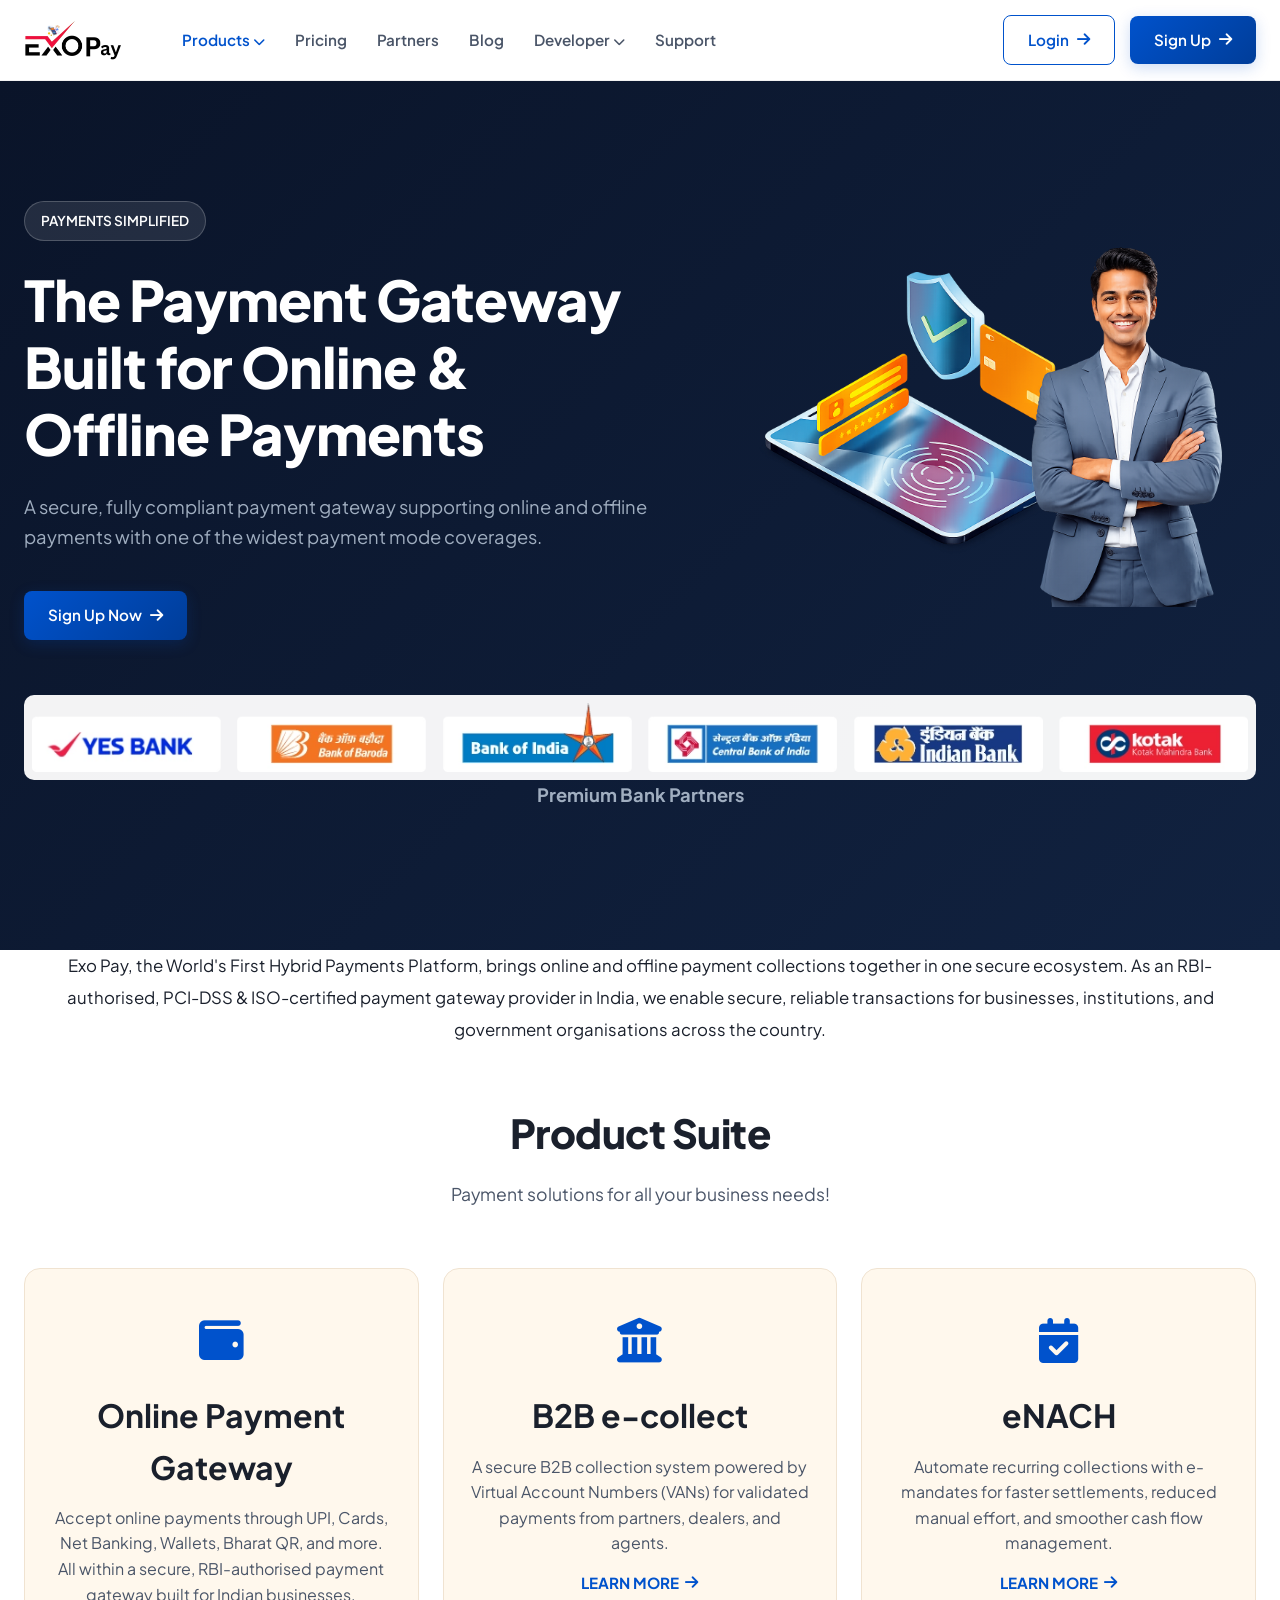
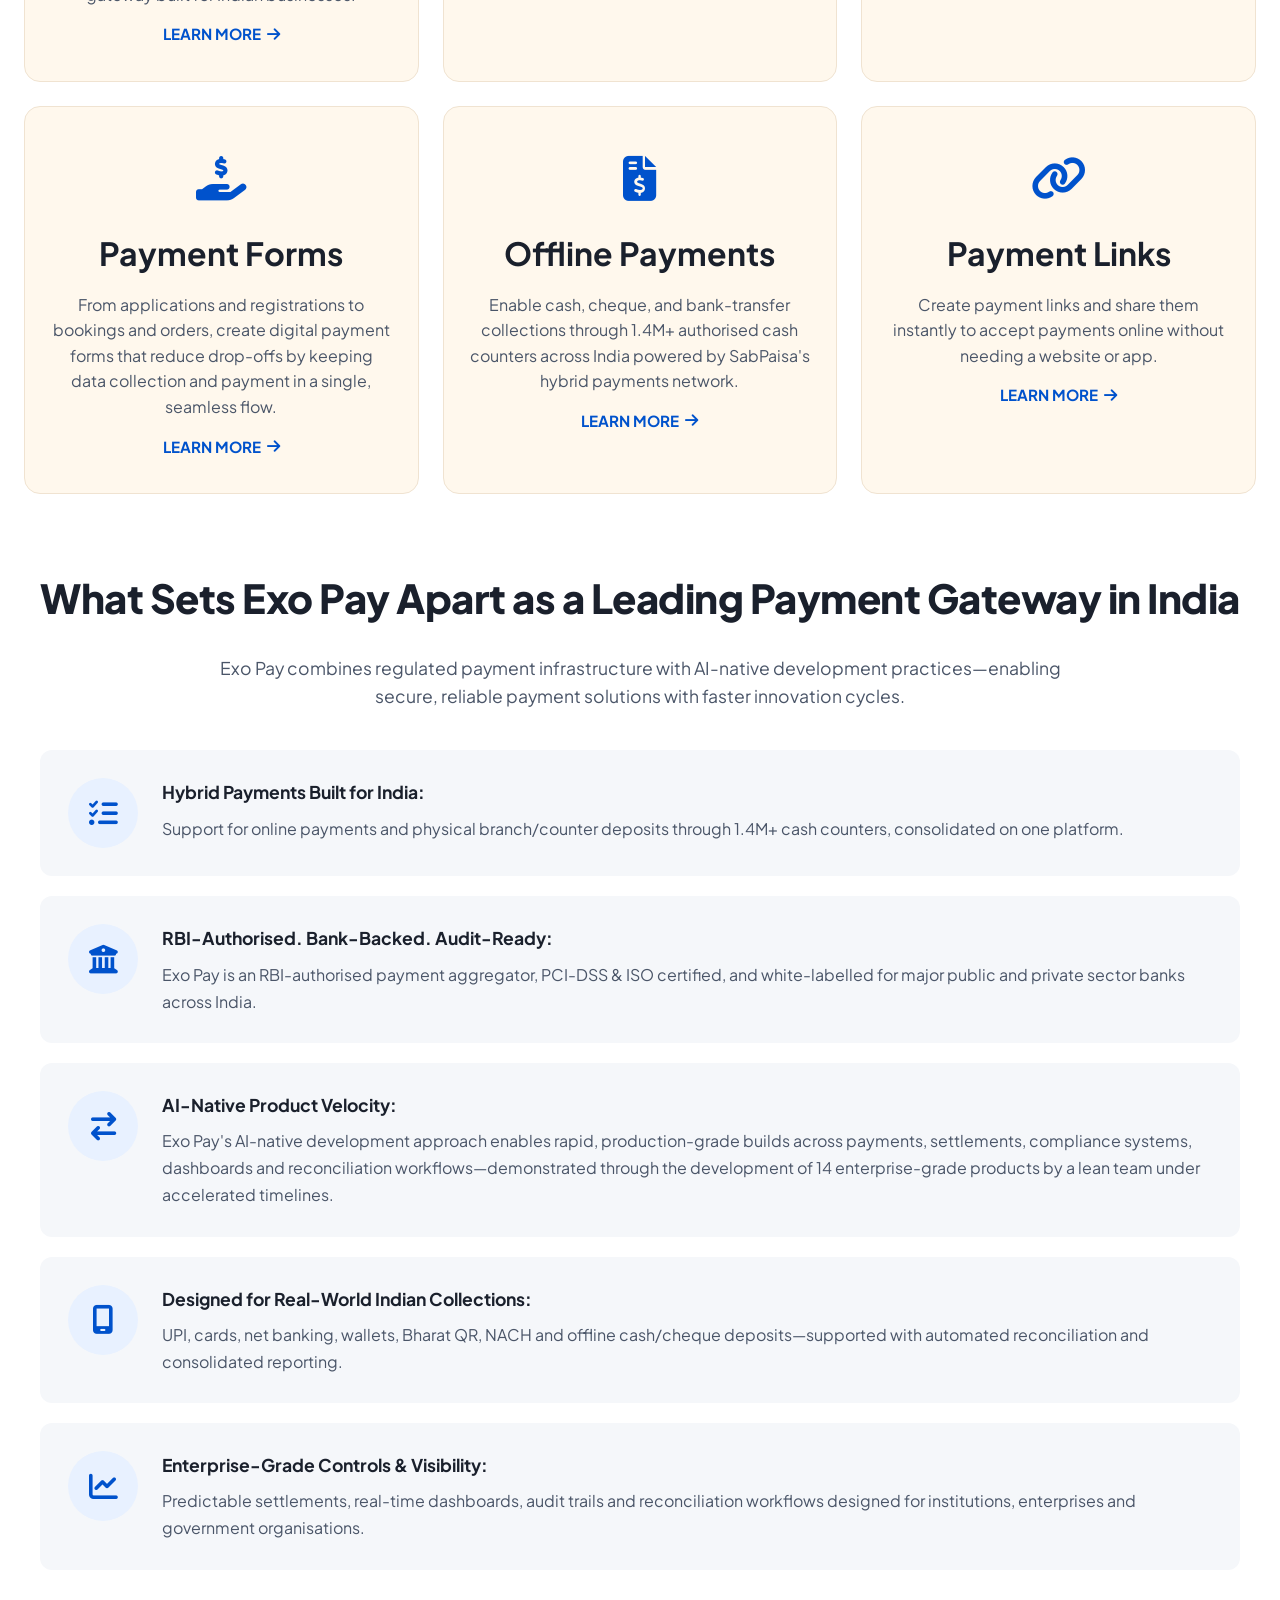
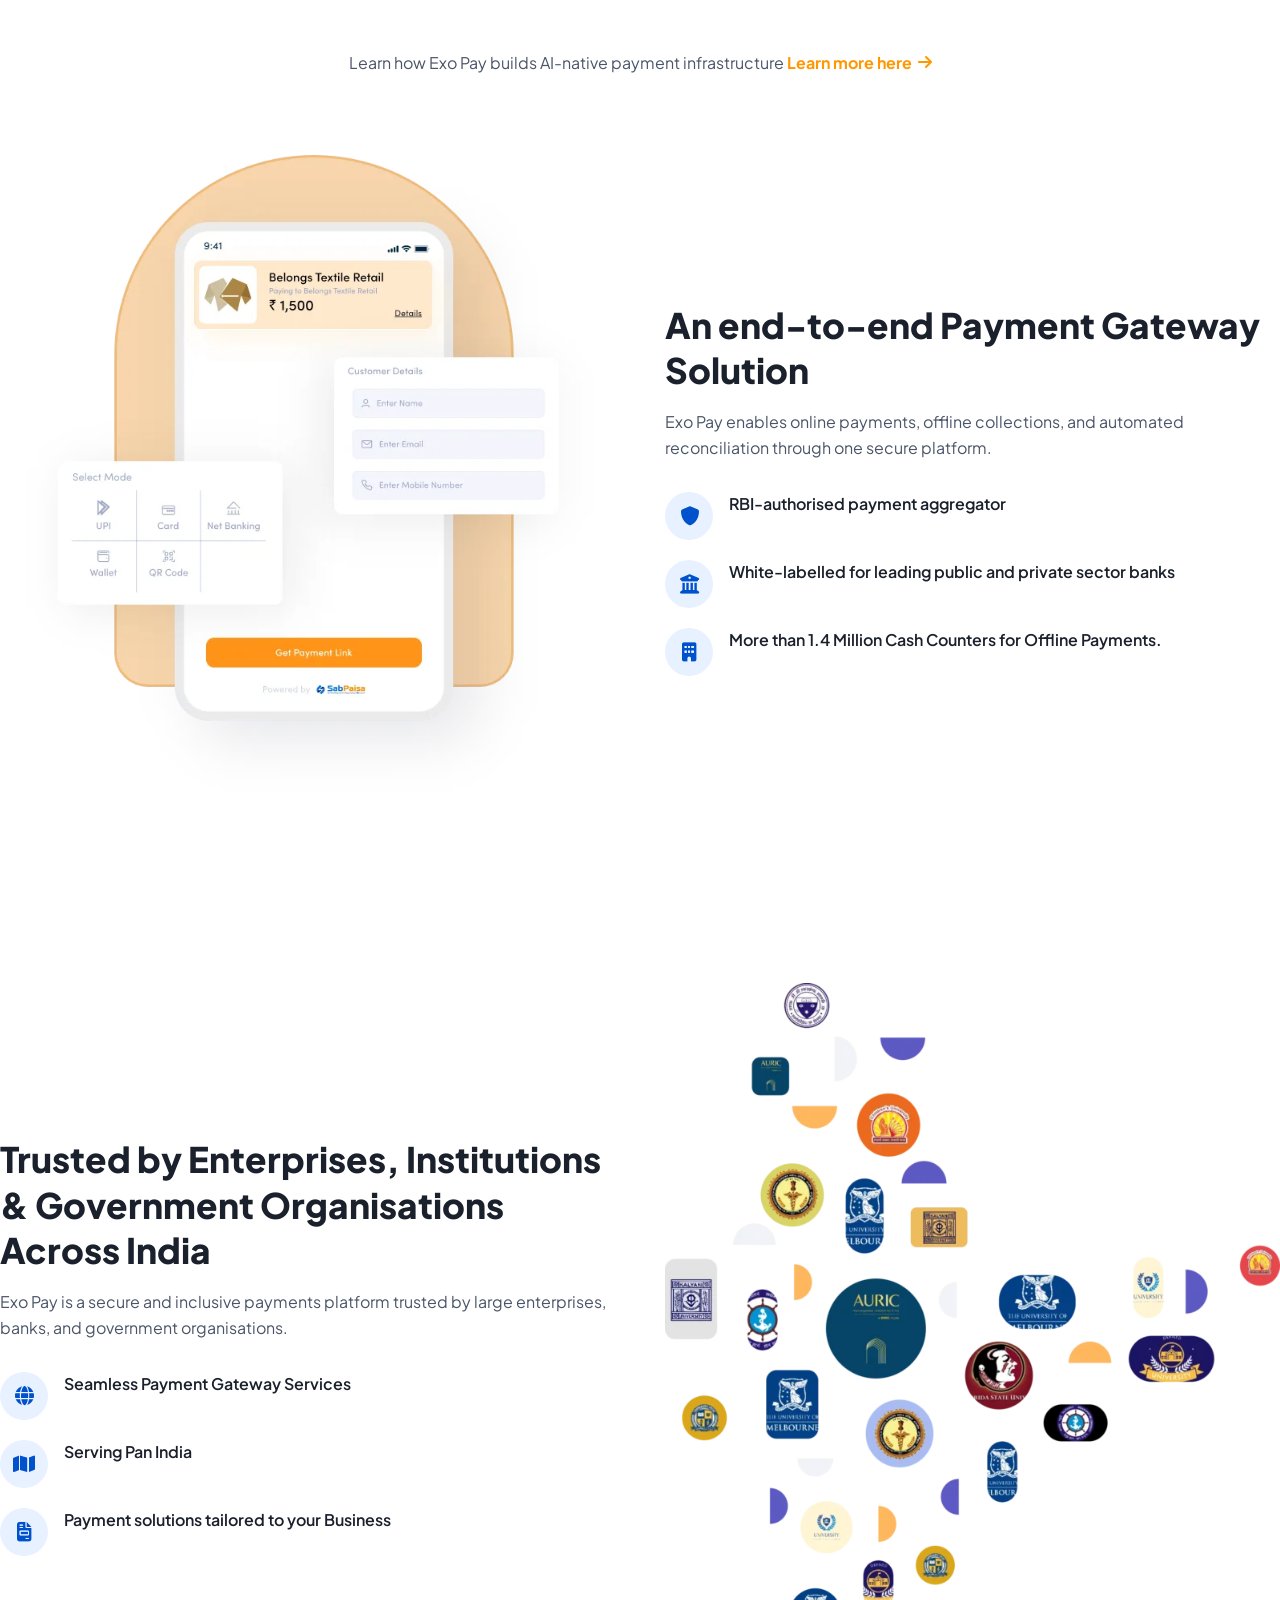
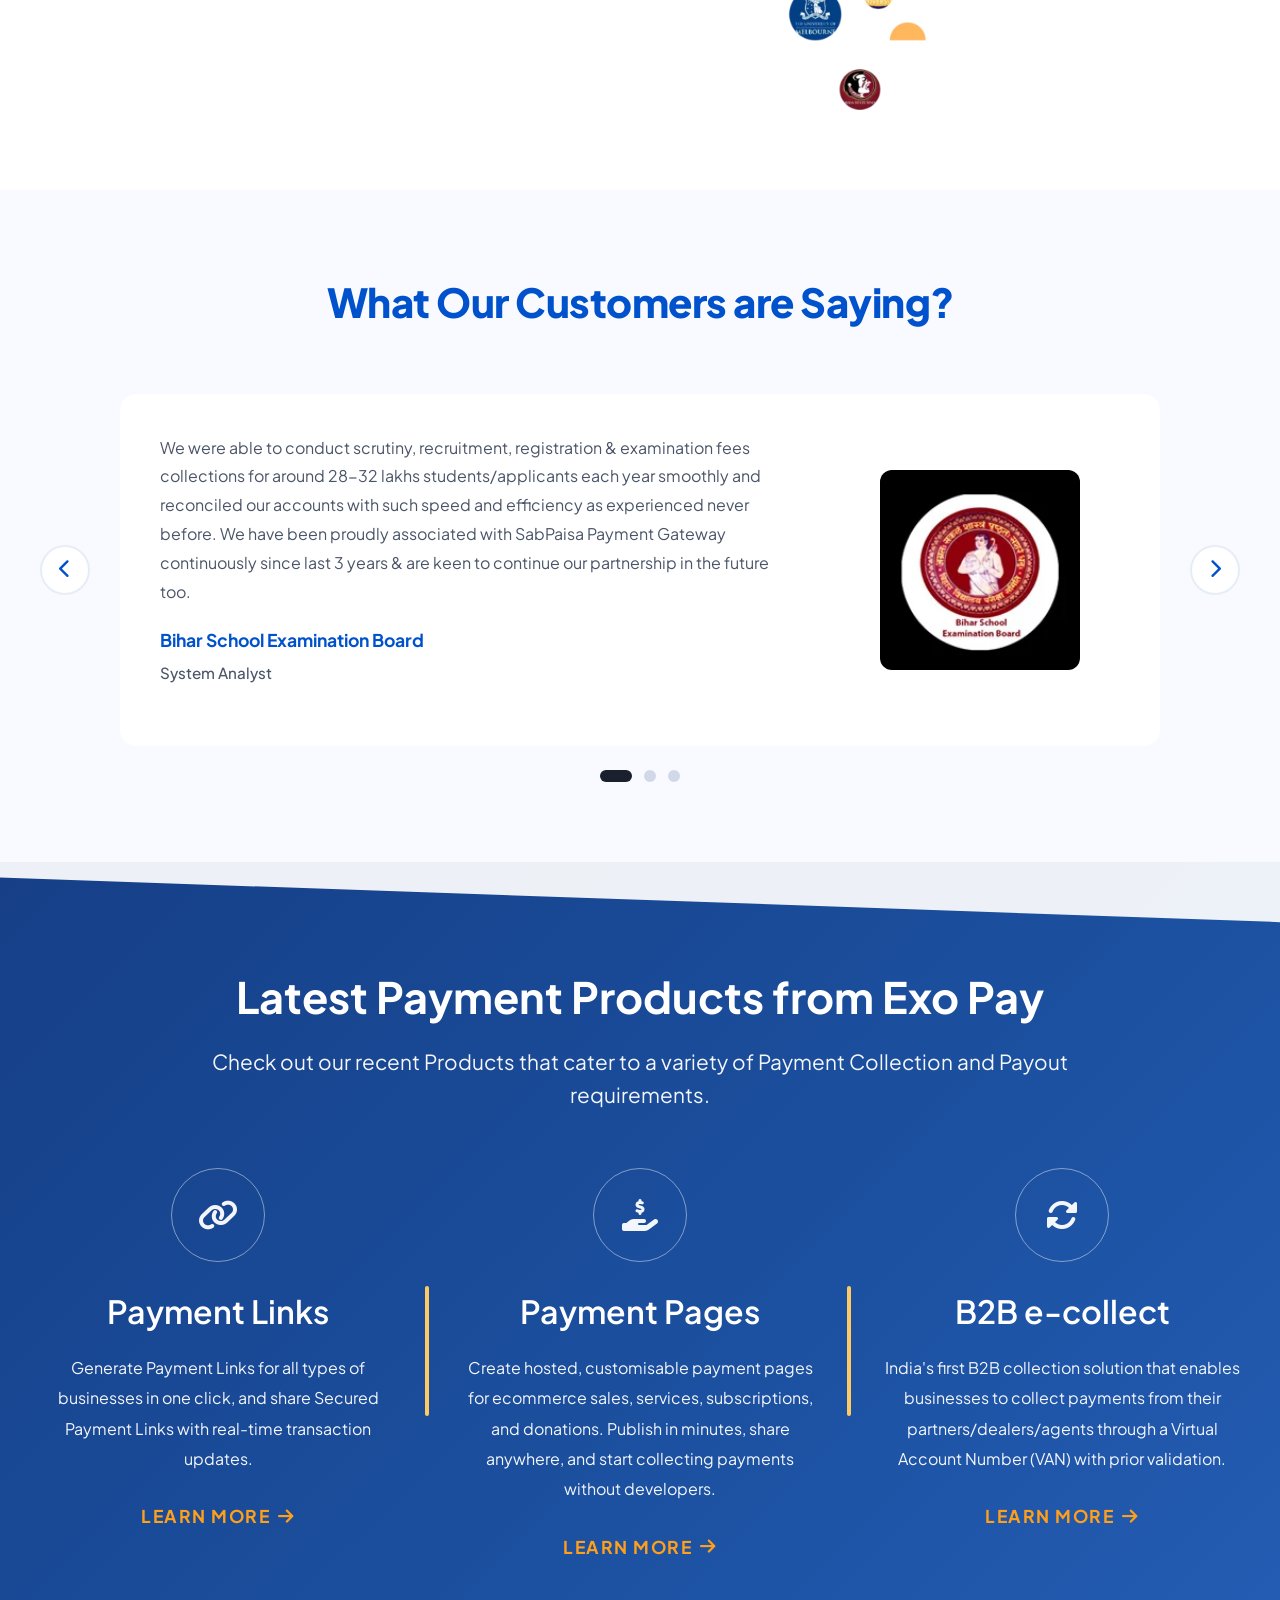
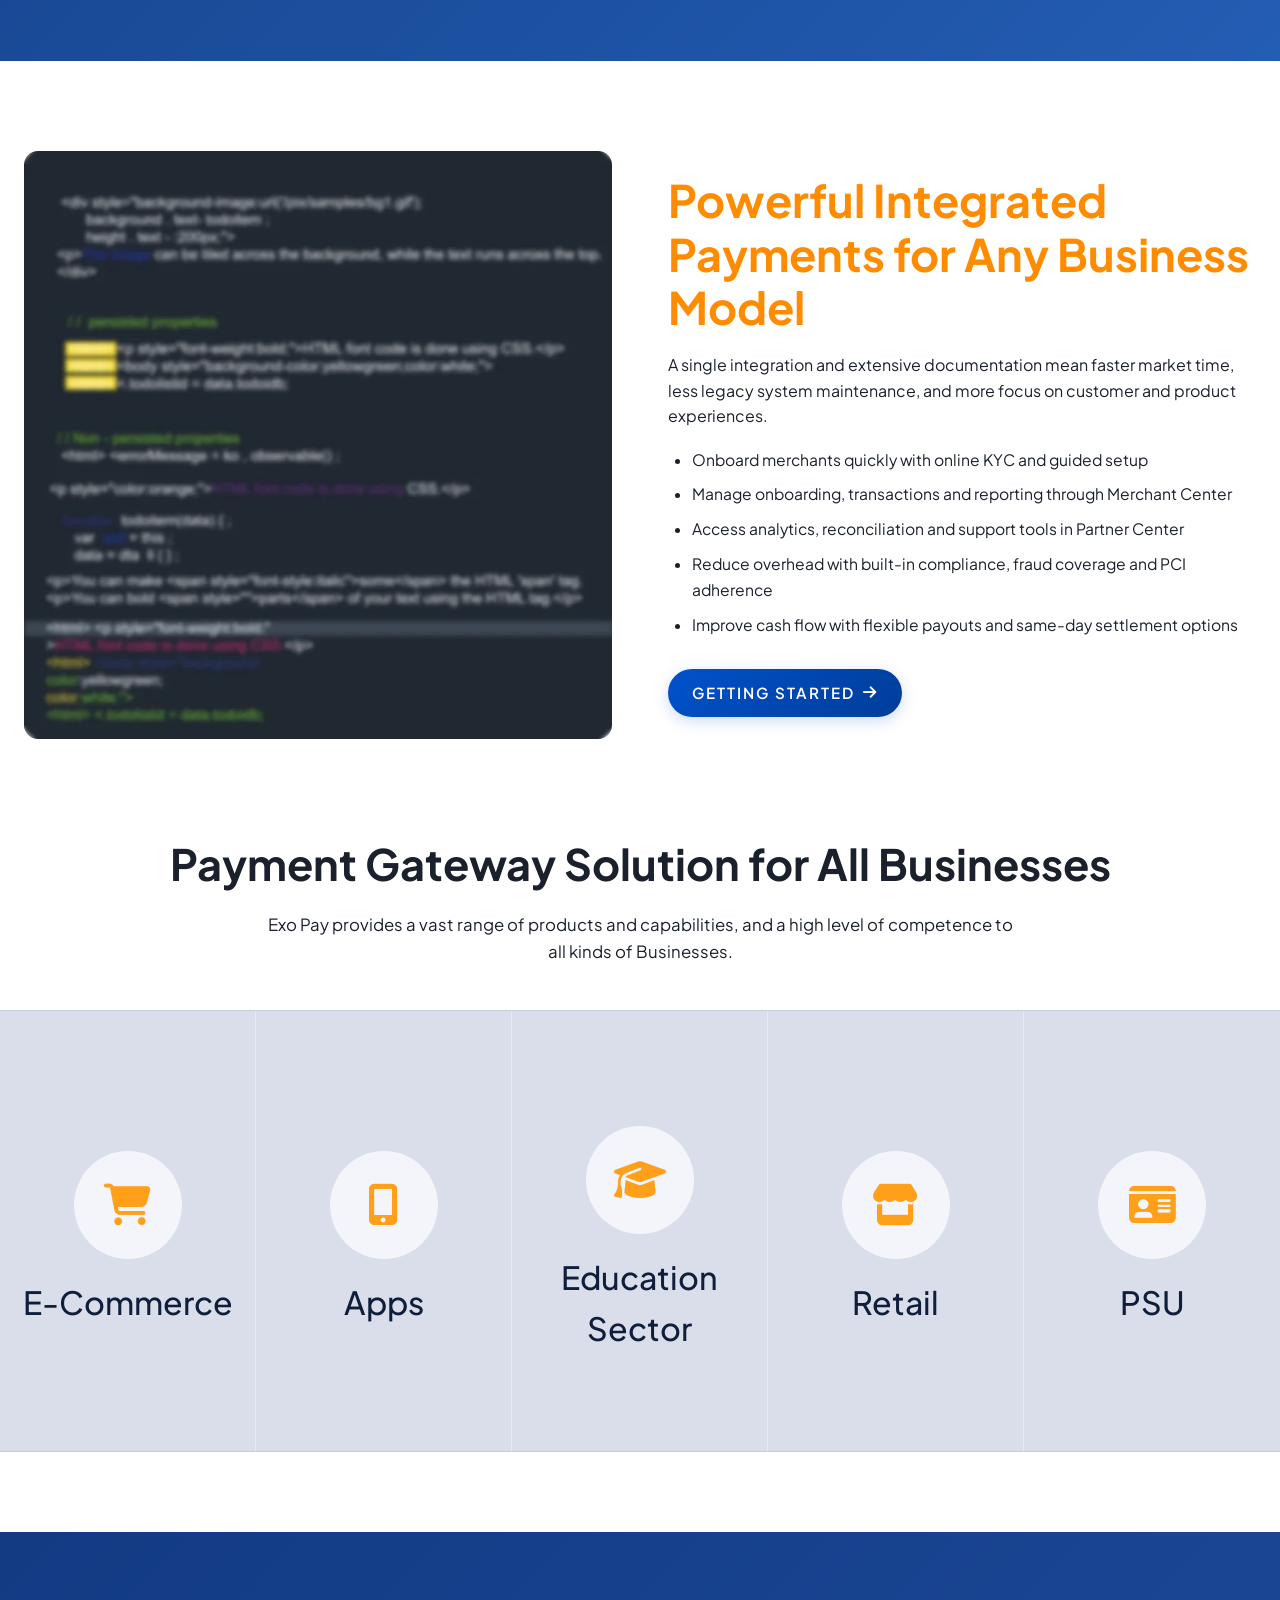
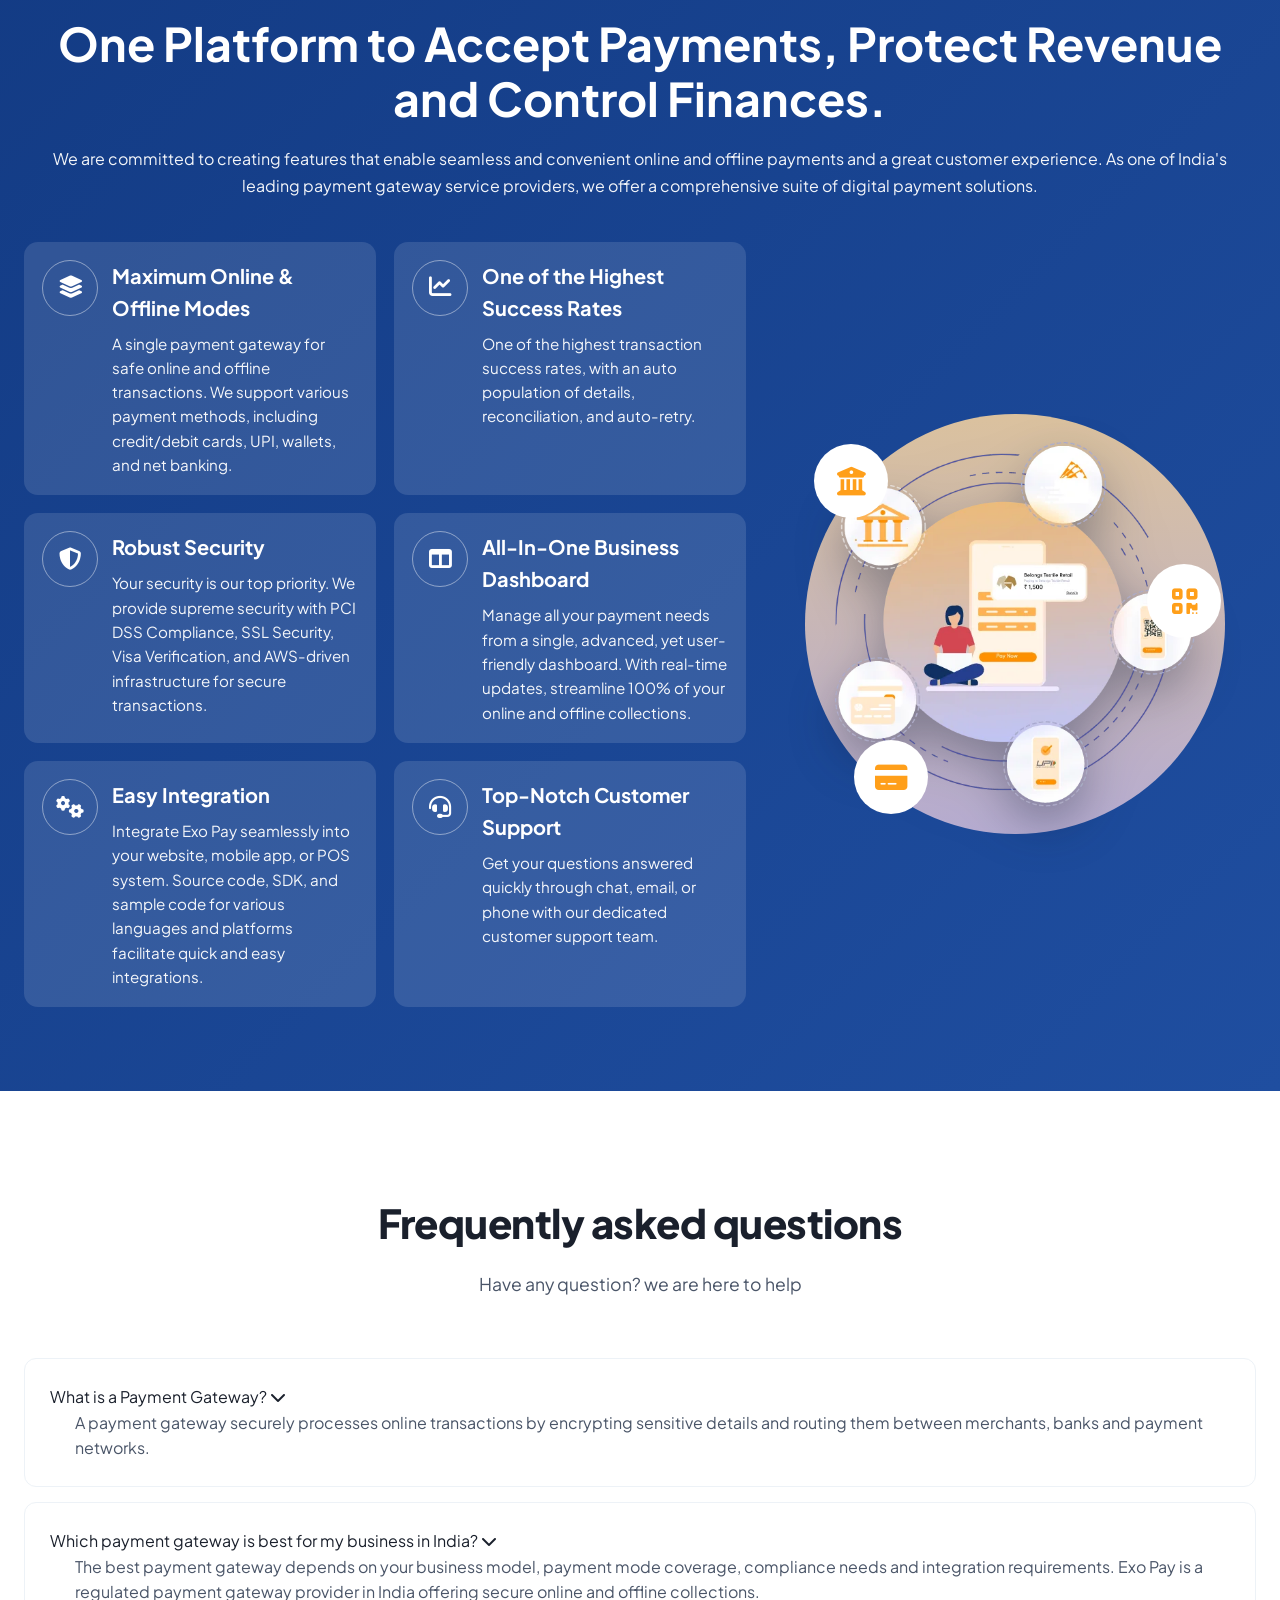
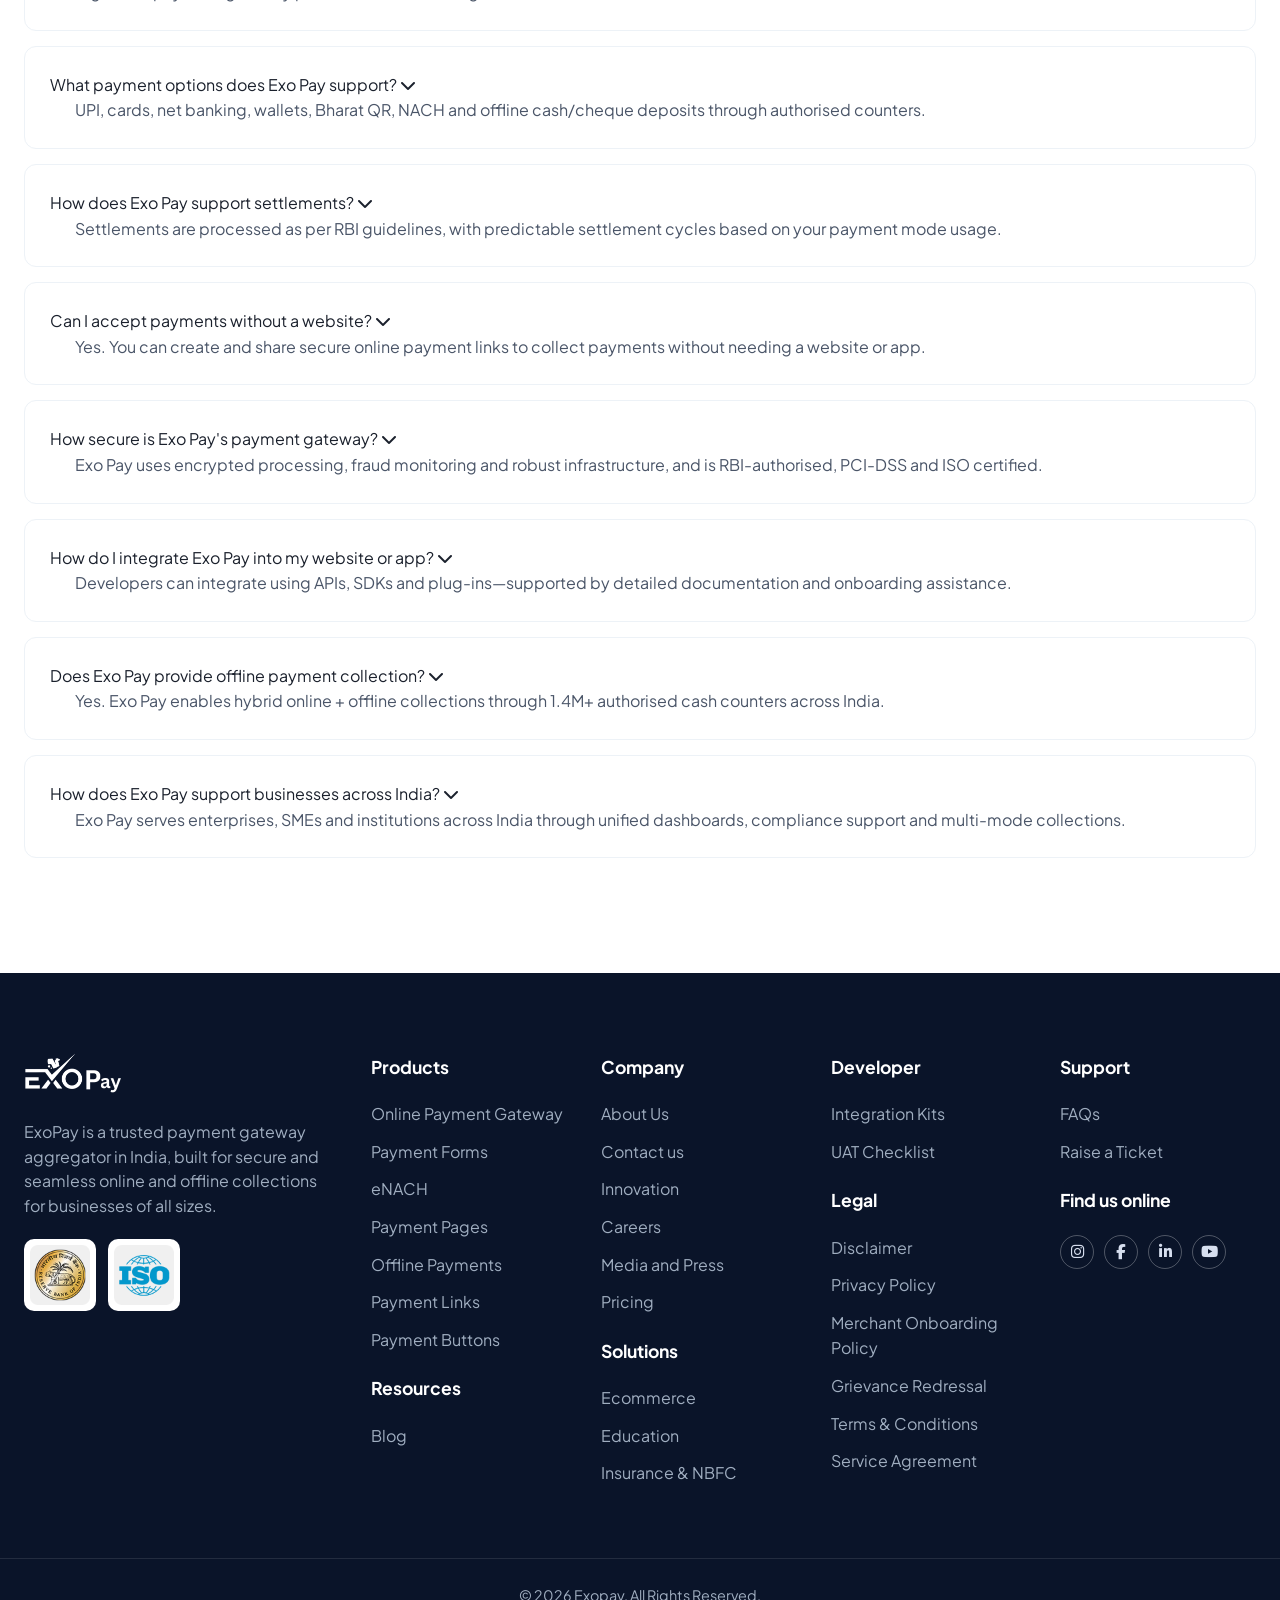
==== commit 3263e565: "exopay new images and text changes" ====
--- a/index.html
+++ b/index.html
@@ -195,20 +195,22 @@
 
     <section class="hero">
         <div class="container">
-            <div class="hero-badge">PAYMENTS SIMPLIFIED</div>
-            <h1>The Payment Gateway Built for Online & Offline Payments</h1>
-            <p>A secure, fully compliant payment gateway supporting online and offline payments with one of the widest payment mode coverages.</p>
-            <div class="hero-buttons">
-                <a href="#" class="btn btn-primary">Sign Up Now <i class="fa-solid fa-arrow-right"></i></a>
+            <div class="hero-main">
+                <div class="hero-content">
+                    <div class="hero-badge">PAYMENTS SIMPLIFIED</div>
+                    <h1>The Payment Gateway Built for Online & Offline Payments</h1>
+                    <p>A secure, fully compliant payment gateway supporting online and offline payments with one of the widest payment mode coverages.</p>
+                    <div class="hero-buttons">
+                        <a href="#" class="btn btn-primary">Sign Up Now <i class="fa-solid fa-arrow-right"></i></a>
+                    </div>
+                </div>
+                <div class="hero-visual">
+                    <img src="images/branding.png" alt="ExoPay brand visual">
+                </div>
             </div>
             <div class="hero-partners" id="partners">
-                <div class="hero-partners-grid">
-                    <div class="partner-chip">YES BANK</div>
-                    <div class="partner-chip">Bank of Baroda</div>
-                    <div class="partner-chip">Bank of India</div>
-                    <div class="partner-chip">Central Bank of India</div>
-                    <div class="partner-chip">Indian Bank</div>
-                    <div class="partner-chip">Kotak Mahindra Bank</div>
+                <div class="hero-bank-strip">
+                    <img src="images/bank-logos.webp" alt="Premium Bank Partners">
                 </div>
                 <p class="hero-partners-title">Premium Bank Partners</p>
             </div>
--- a/style.css
+++ b/style.css
@@ -151,8 +151,19 @@
     background: linear-gradient(135deg, #0a1429 0%, #112240 100%);
     color: var(--white);
     padding: 120px 0 100px;
-    text-align: center;
+    text-align: left;
     position: relative;
+}
+
+.hero-main {
+    display: grid;
+    grid-template-columns: 1.05fr 0.95fr;
+    gap: 28px;
+    align-items: center;
+}
+
+.hero-content {
+    max-width: 720px;
 }
 
 .hero-badge {
@@ -177,42 +188,55 @@
 .hero p {
     font-size: 1.15rem;
     max-width: 700px;
-    margin: 0 auto 40px;
+    margin: 0 0 40px;
     color: #a0aec0;
 }
 
 .hero-buttons {
     display: flex;
-    justify-content: center;
+    justify-content: flex-start;
     gap: 20px;
+}
+
+.hero-visual {
+    display: flex;
+    justify-content: flex-end;
+}
+
+.hero-visual img {
+    width: 100%;
+    max-width: 560px;
+    height: auto;
+    object-fit: contain;
 }
 
 .hero-partners {
     margin-top: 55px;
-}
-
-.hero-partners-grid {
-    display: grid;
-    grid-template-columns: repeat(6, minmax(150px, 1fr));
-    gap: 14px;
-}
-
-.partner-chip {
+    display: flex;
+    flex-direction: column;
+    align-items: center;
+}
+
+.hero-bank-strip {
     background: rgba(255, 255, 255, 0.95);
-    color: var(--secondary);
     border-radius: 10px;
-    padding: 14px 10px;
-    font-size: 0.92rem;
-    font-weight: 700;
-    text-align: center;
-    border: 1px solid rgba(255, 255, 255, 0.2);
+    padding: 8px;
+    width: 100%;
+}
+
+.hero-bank-strip img {
+    width: 100%;
+    height: auto;
+    object-fit: contain;
+    display: block;
 }
 
 .hero-partners-title {
-    margin-top: 14px;
-    font-size: 2rem;
+    font-size: 2.1rem;
     font-weight: 700;
     color: var(--white);
+    margin: 14px 0 0;
+    text-align: center;
 }
 
 .mega-dropdown {
@@ -1397,22 +1421,39 @@
         width: 100%;
     }
 
+    .hero-main {
+        grid-template-columns: 1fr;
+        gap: 20px;
+    }
+
+    .hero-content {
+        max-width: 100%;
+        text-align: center;
+    }
+
+    .hero-buttons {
+        justify-content: center;
+    }
+
+    .hero-visual {
+        justify-content: center;
+    }
+
+    .hero-visual img {
+        max-width: 360px;
+    }
+
     .hero-partners {
         margin-top: 35px;
     }
 
-    .hero-partners-grid {
-        grid-template-columns: repeat(2, minmax(120px, 1fr));
-        gap: 10px;
-    }
-
-    .partner-chip {
-        font-size: 0.85rem;
-        padding: 12px 8px;
+    .hero-bank-strip {
+        padding: 6px;
     }
 
     .hero-partners-title {
         font-size: 1.35rem;
+        text-align: center;
     }
 
     /* Premium smaller buttons layout */
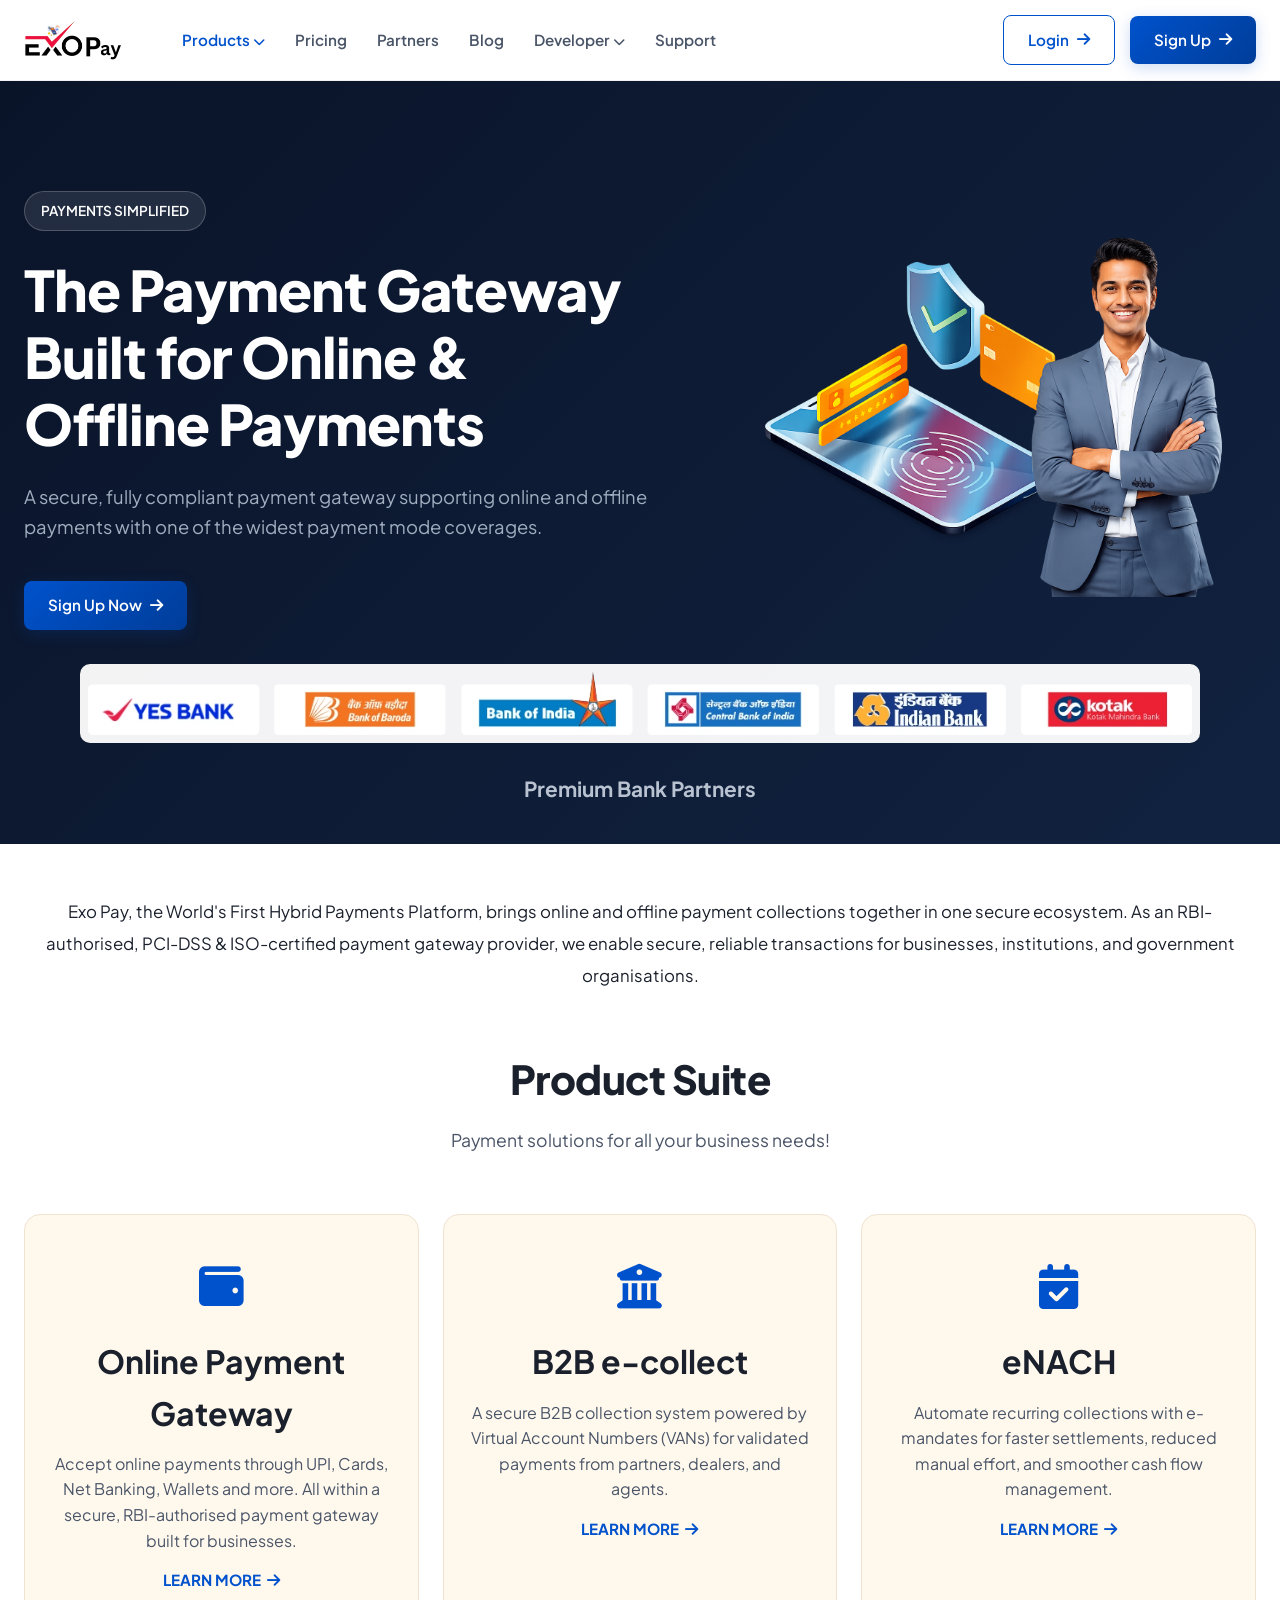
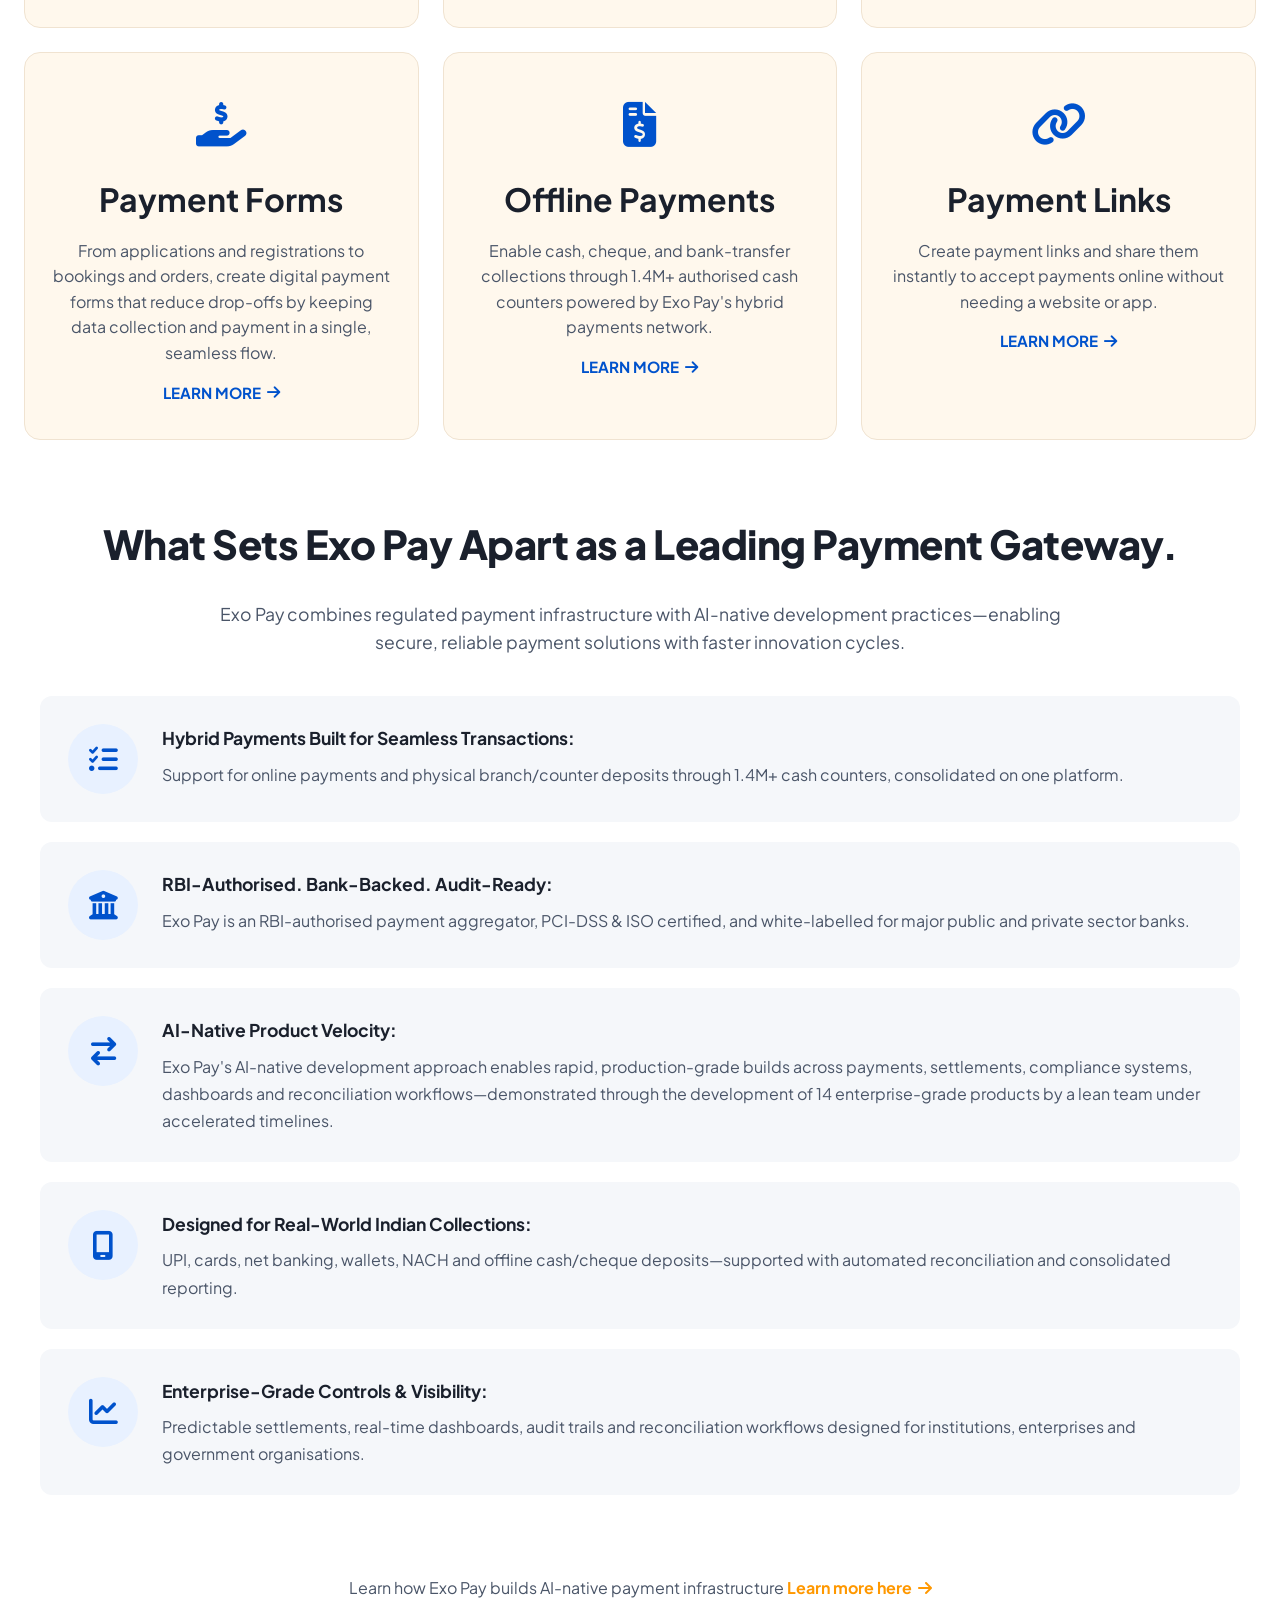
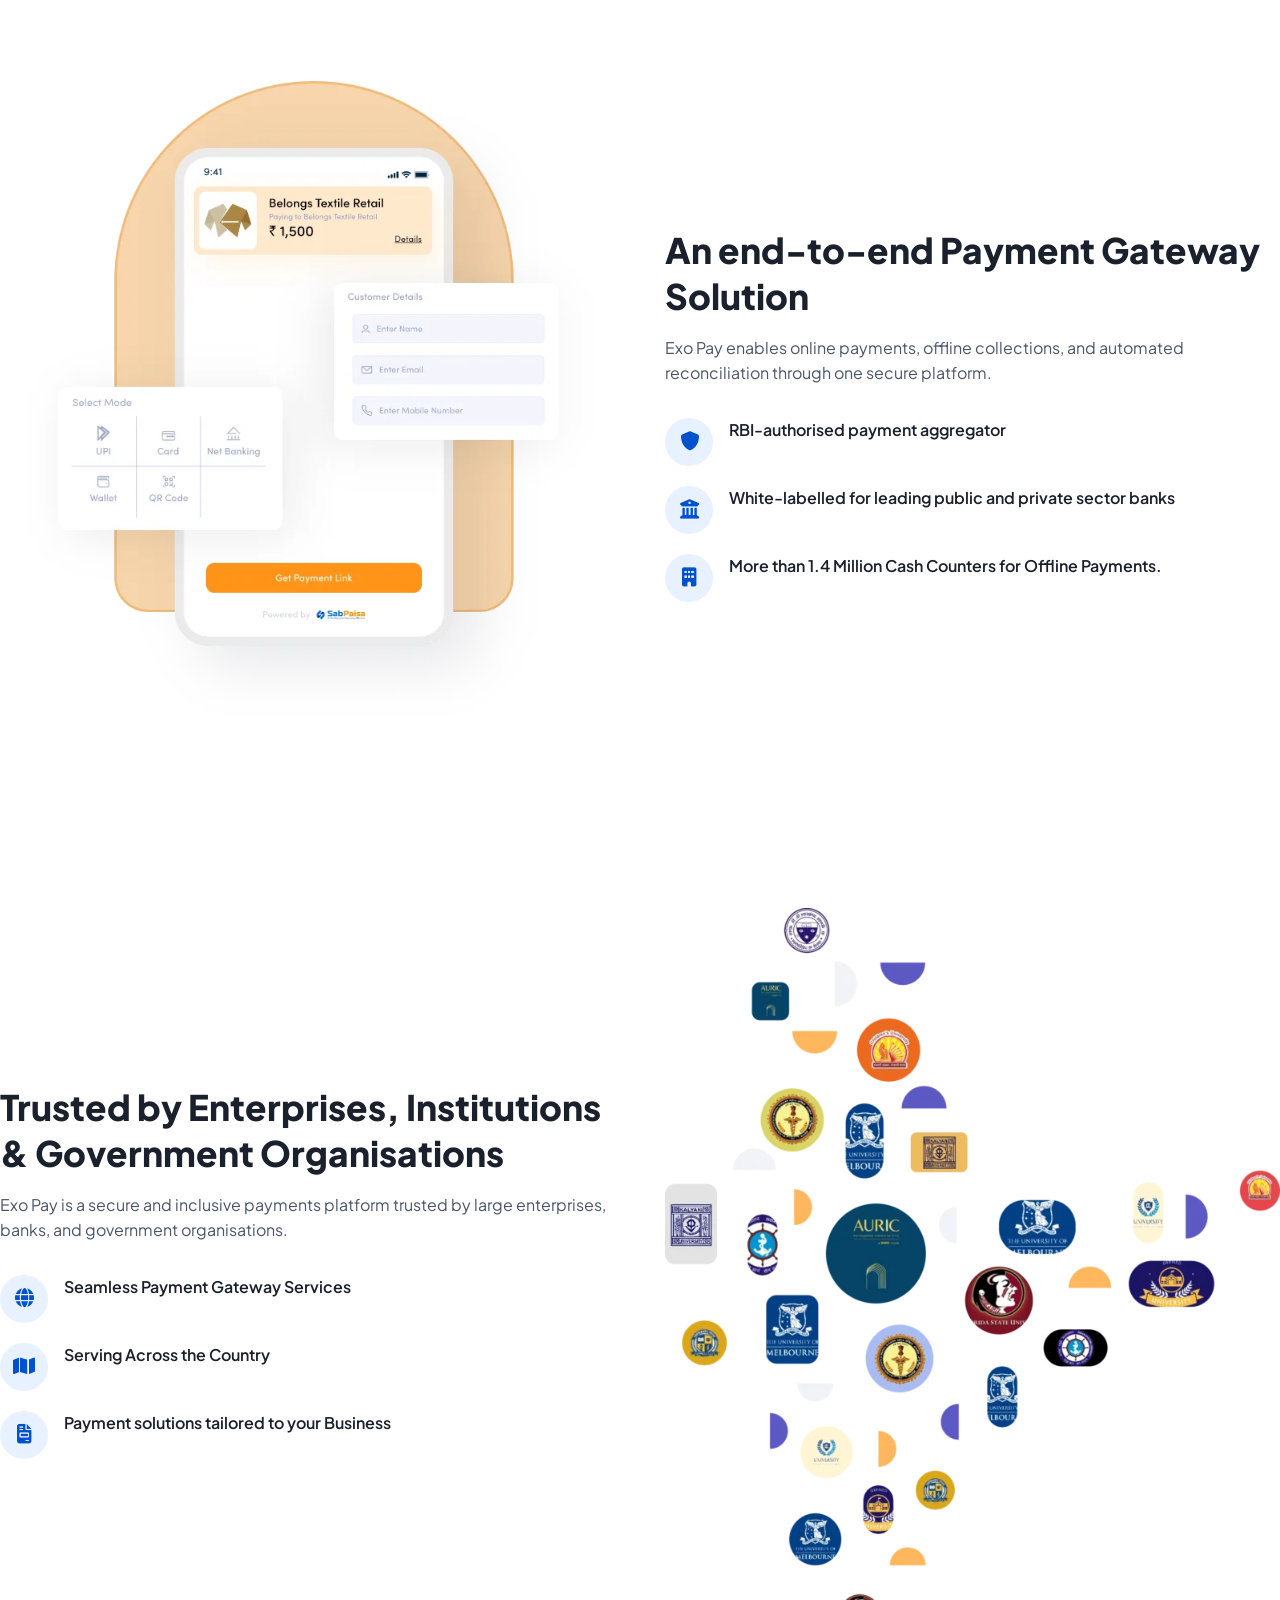
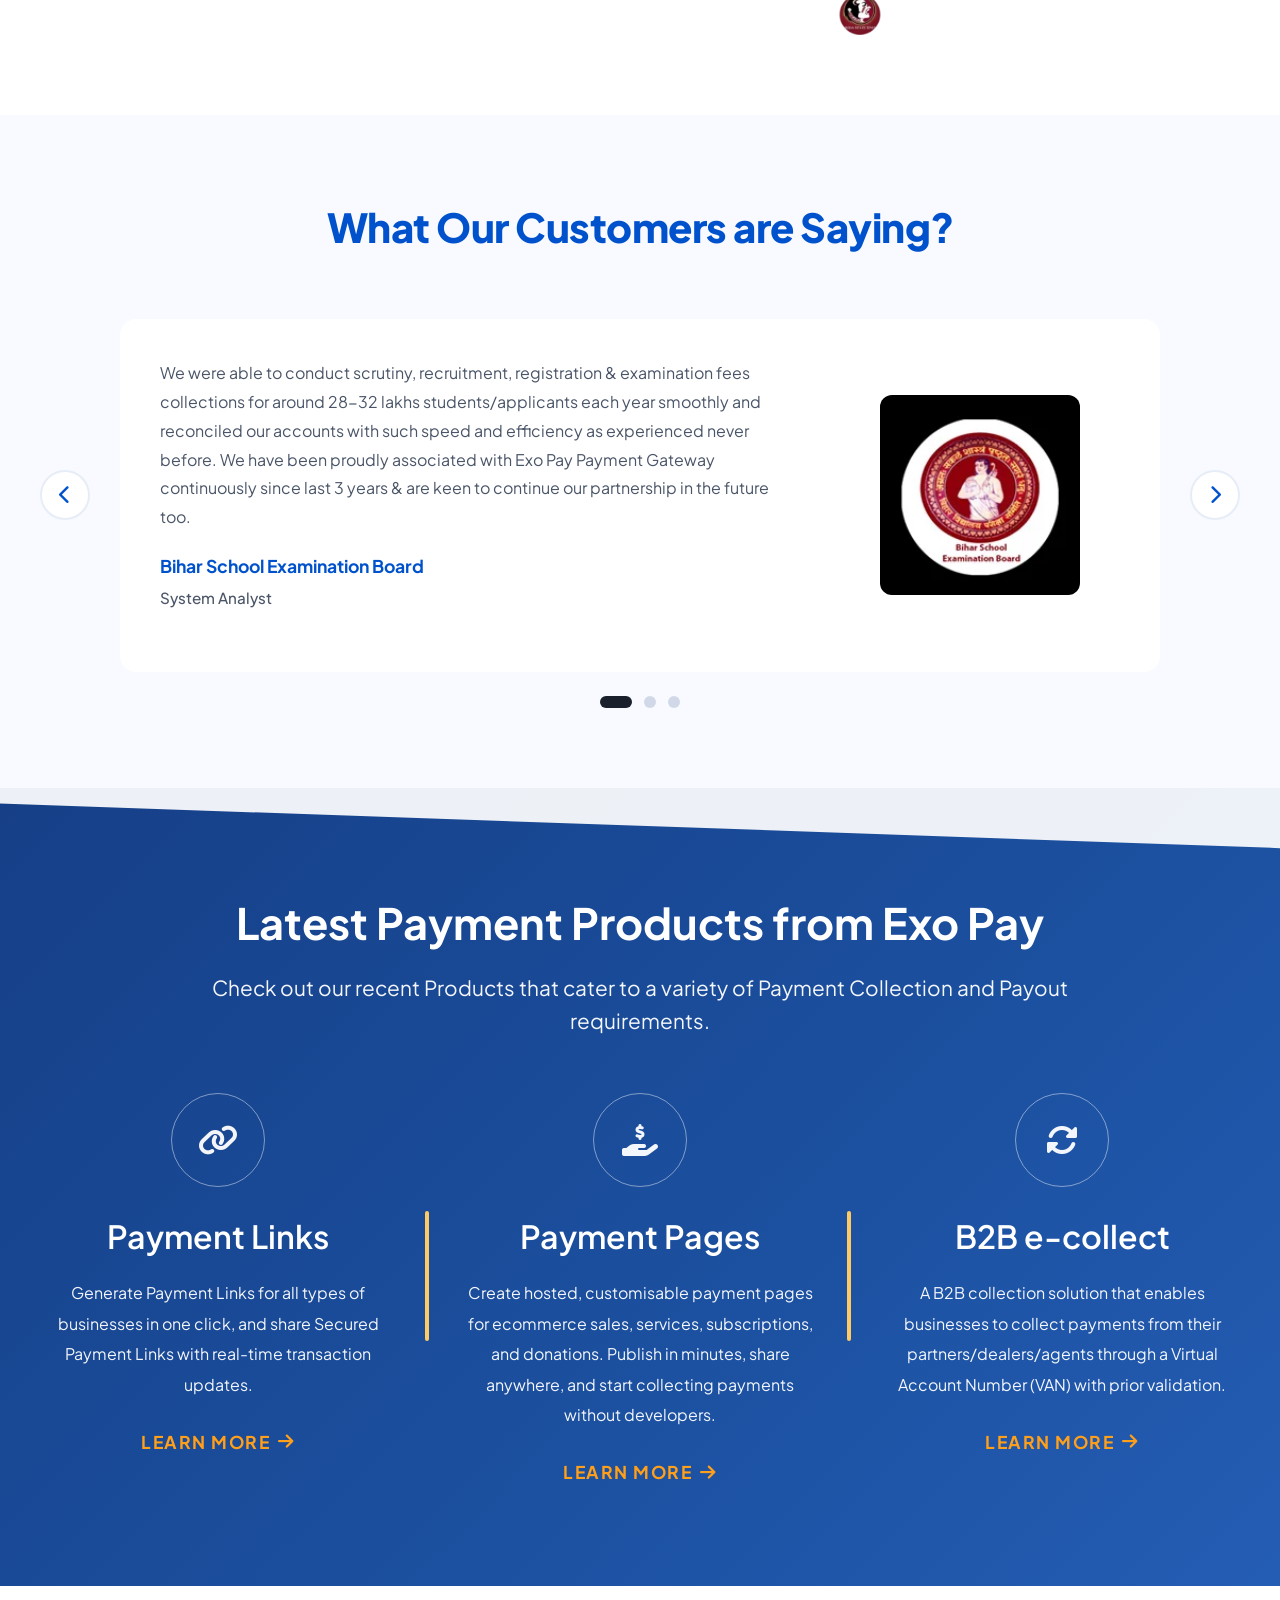
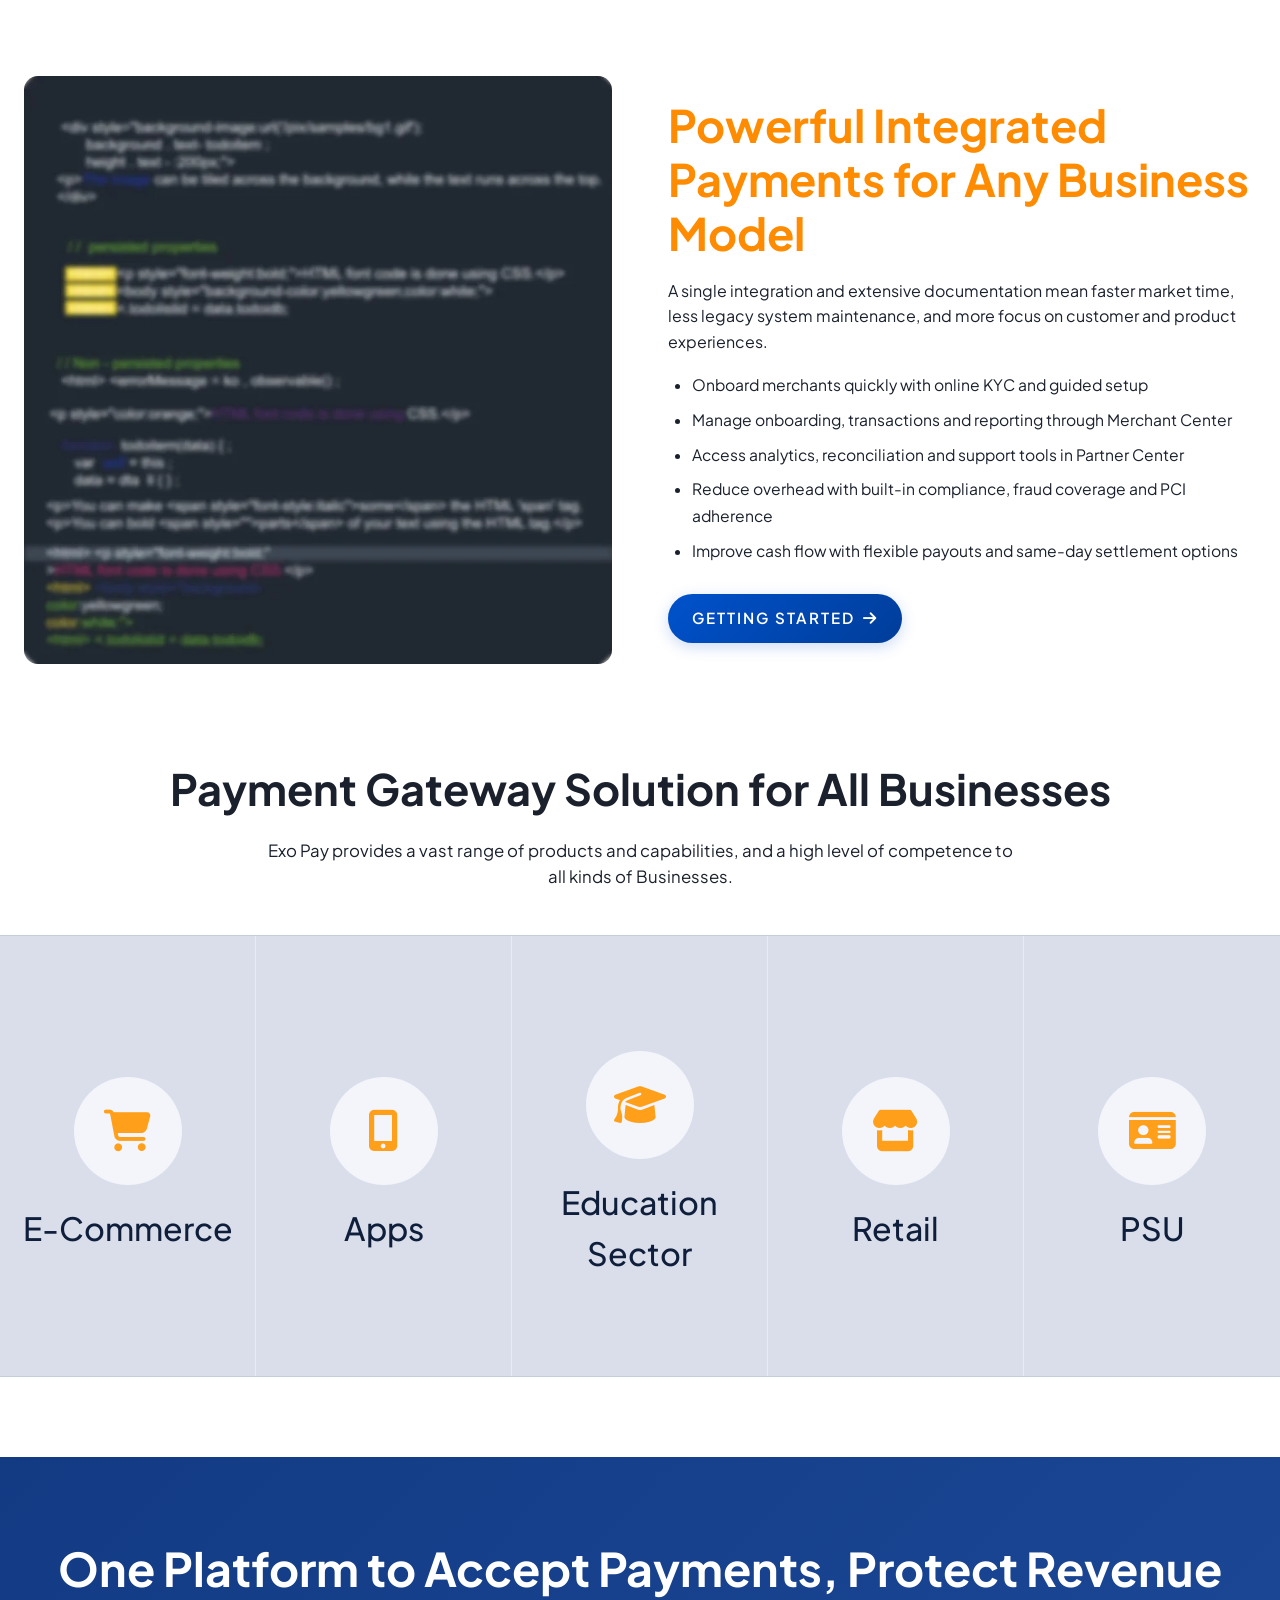
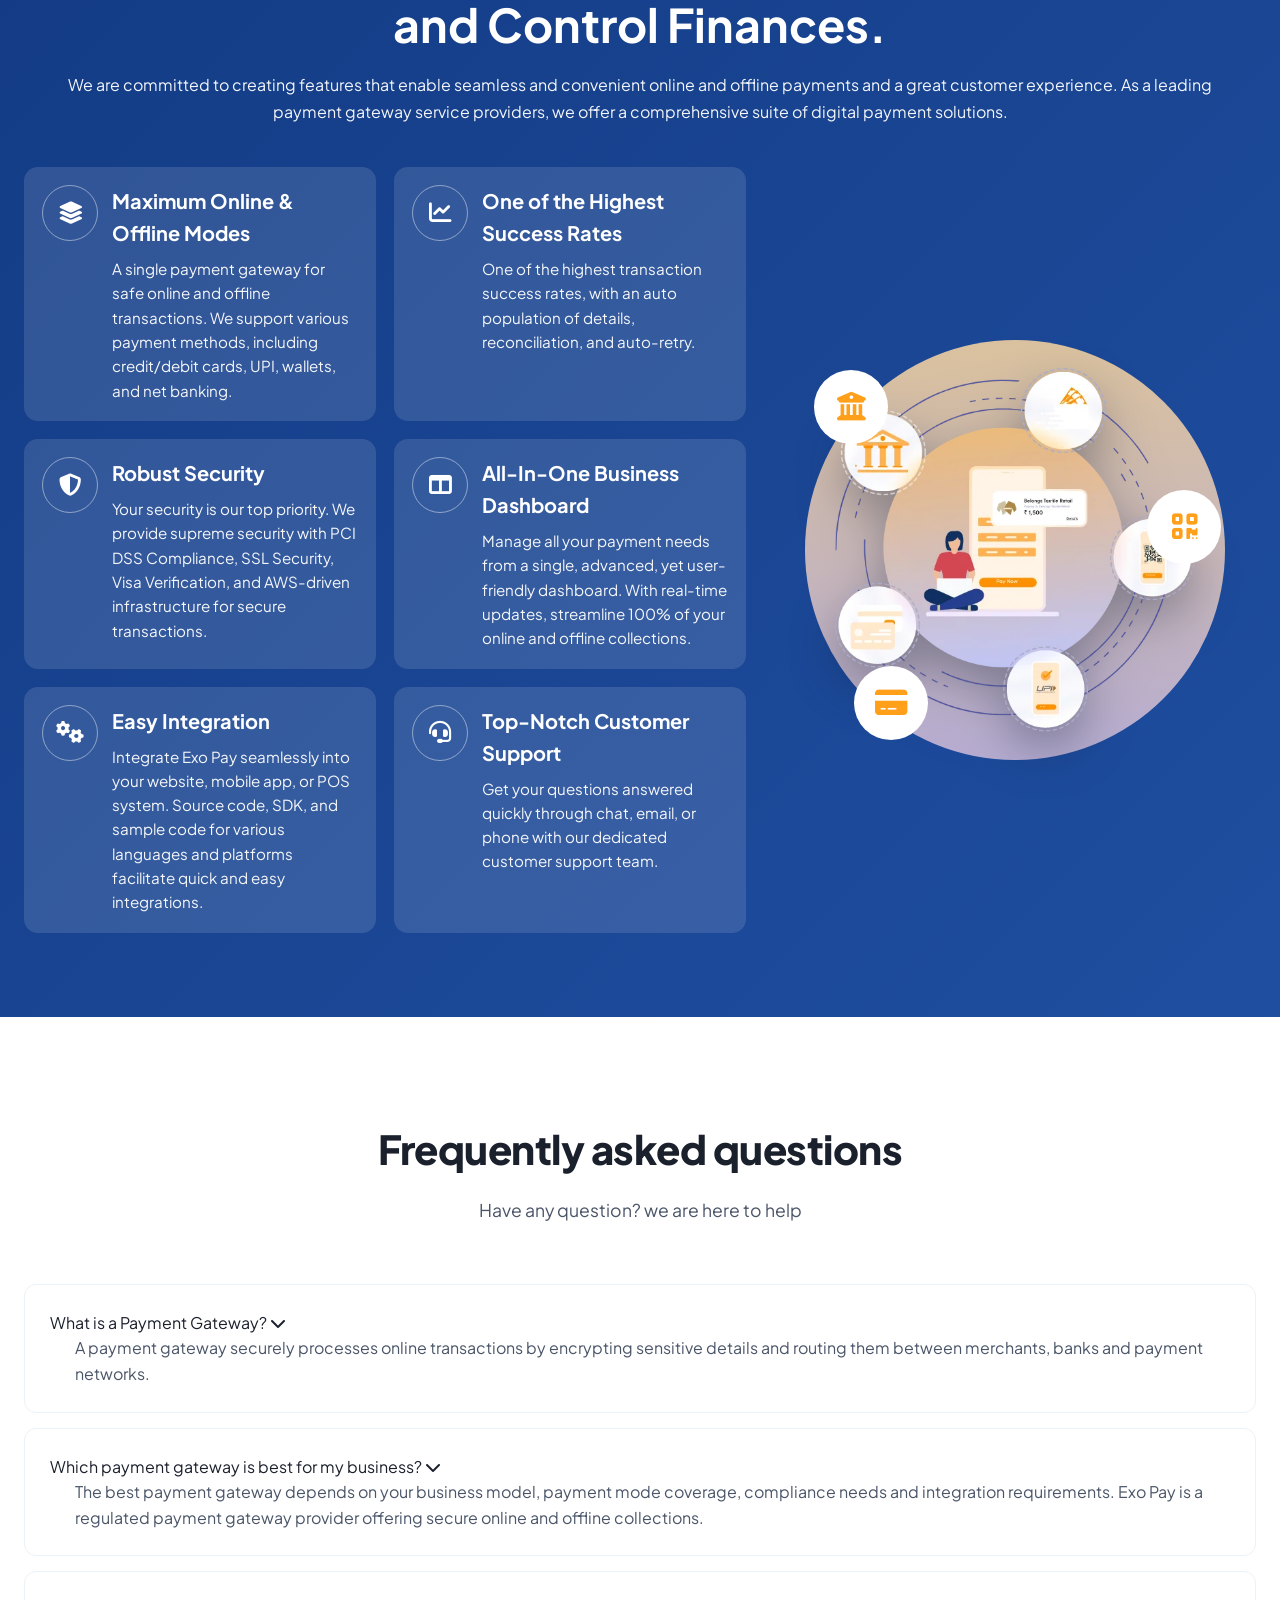
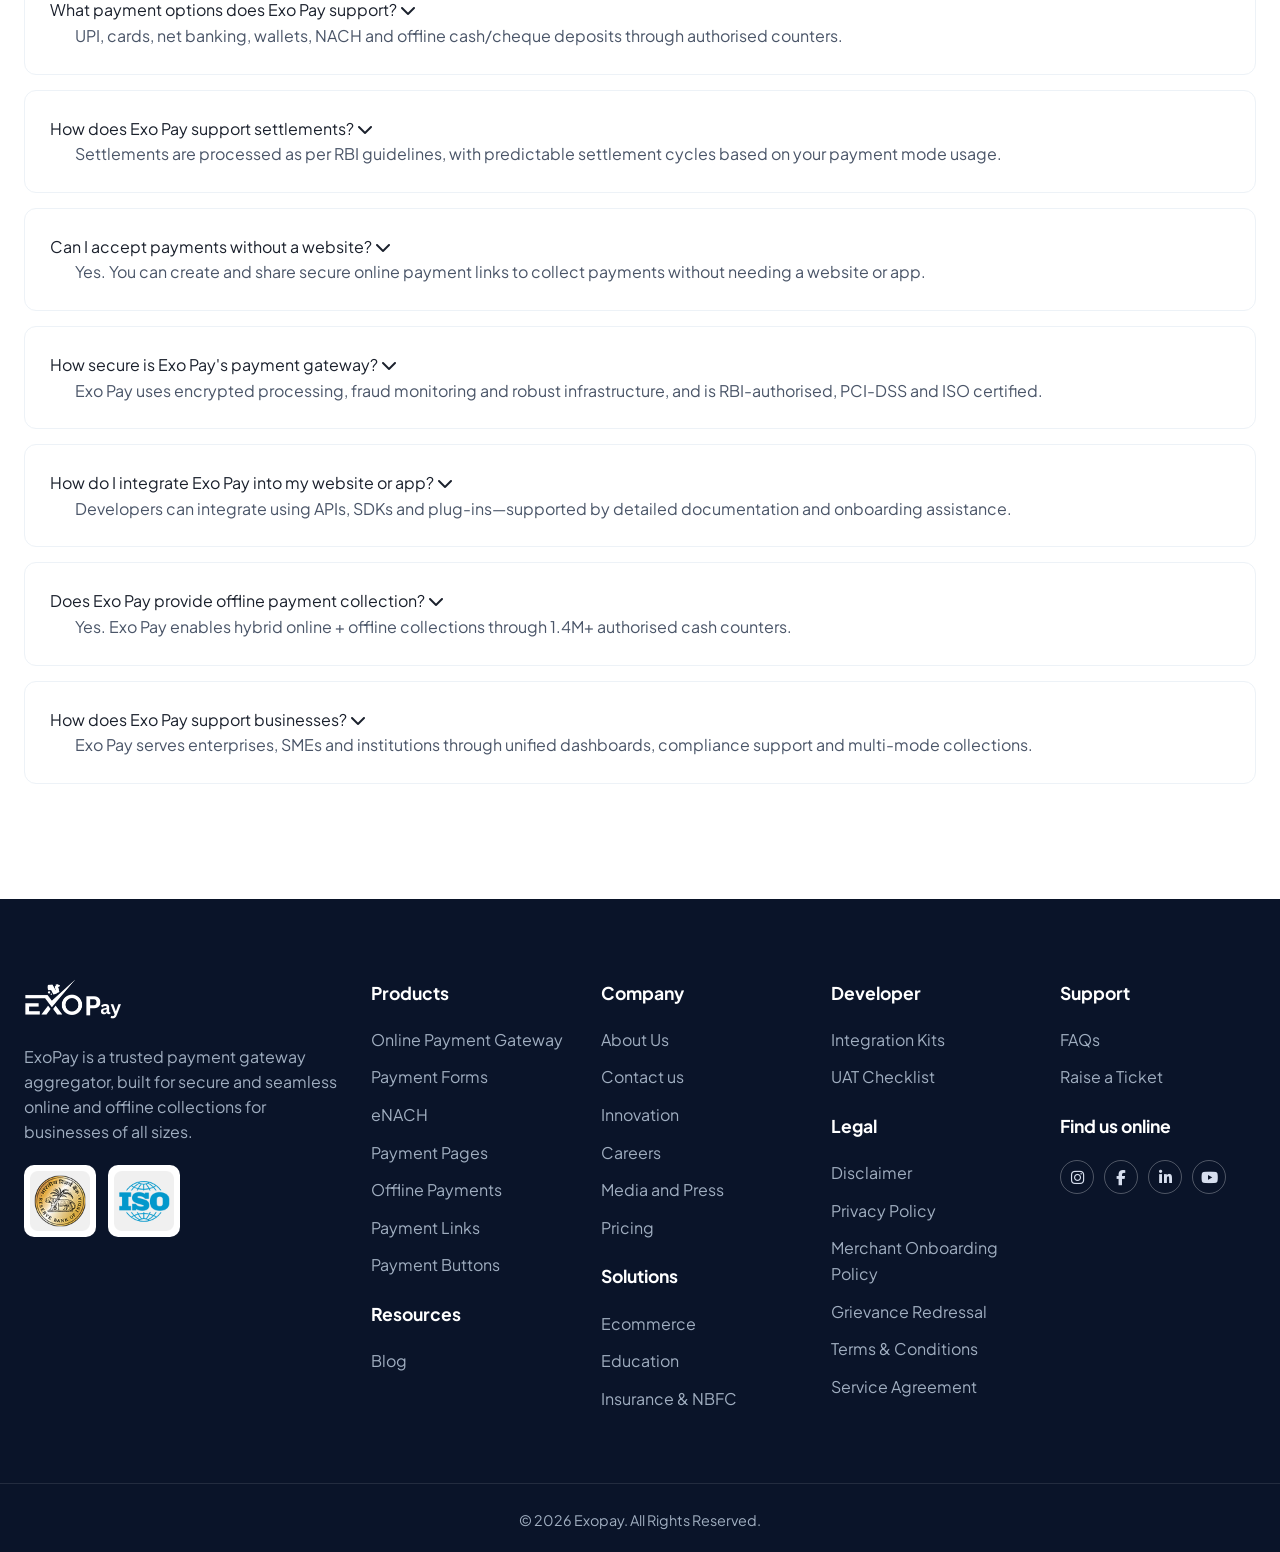
==== commit 5114fb9d: "exo pay image alignment" ====
--- a/index.html
+++ b/index.html
@@ -219,7 +219,7 @@
 
     <section class="container" id="pricing">
         <div class="about-intro">
-            <p>Exo Pay, the World's First Hybrid Payments Platform, brings online and offline payment collections together in one secure ecosystem. As an RBI-authorised, PCI-DSS & ISO-certified payment gateway provider in India, we enable secure, reliable transactions for businesses, institutions, and government organisations across the country.</p>
+            <p>Exo Pay, the World's First Hybrid Payments Platform, brings online and offline payment collections together in one secure ecosystem. As an RBI-authorised, PCI-DSS & ISO-certified payment gateway provider, we enable secure, reliable transactions for businesses, institutions, and government organisations.</p>
         </div>
 
         <div class="section-title" style="margin-top: 55px;">
@@ -231,7 +231,7 @@
             <div class="product-suite-card">
                 <div class="card-icon"><i class="fa-solid fa-wallet"></i></div>
                 <h3>Online Payment Gateway</h3>
-                <p>Accept online payments through UPI, Cards, Net Banking, Wallets, Bharat QR, and more. All within a secure, RBI-authorised payment gateway built for Indian businesses.</p>
+                <p>Accept online payments through UPI, Cards, Net Banking, Wallets and more. All within a secure, RBI-authorised payment gateway built for businesses.</p>
                 <a href="#" class="learn-more">LEARN MORE <i class="fa-solid fa-arrow-right"></i></a>
             </div>
 
@@ -261,7 +261,7 @@
             <div class="product-suite-card">
                 <div class="card-icon"><i class="fa-solid fa-file-invoice-dollar"></i></div>
                 <h3>Offline Payments</h3>
-                <p>Enable cash, cheque, and bank-transfer collections through 1.4M+ authorised cash counters across India powered by SabPaisa's hybrid payments network.</p>
+                <p>Enable cash, cheque, and bank-transfer collections through 1.4M+ authorised cash counters powered by Exo Pay's hybrid payments network.</p>
                 <a href="#" class="learn-more">LEARN MORE <i class="fa-solid fa-arrow-right"></i></a>
             </div>
 
@@ -274,7 +274,7 @@
         </div>
 
         <div class="section-title" style="margin-top: 72px; margin-bottom: 40px;">
-            <h2>What Sets Exo Pay Apart as a Leading Payment Gateway in India</h2>
+            <h2>What Sets Exo Pay Apart as a Leading Payment Gateway.</h2>
             <p style="max-width: 900px; margin: 24px auto 0;">Exo Pay combines regulated payment infrastructure with AI-native development practices—enabling secure, reliable payment solutions with faster innovation cycles.</p>
         </div>
 
@@ -282,7 +282,7 @@
             <div class="feature-box">
                 <div class="feature-icon"><i class="fa-solid fa-list-check"></i></div>
                 <div class="feature-content">
-                    <h4>Hybrid Payments Built for India:</h4>
+                    <h4>Hybrid Payments Built for Seamless Transactions:</h4>
                     <p>Support for online payments and physical branch/counter deposits through 1.4M+ cash counters, consolidated on one platform.</p>
                 </div>
             </div>
@@ -291,7 +291,7 @@
                 <div class="feature-icon"><i class="fa-solid fa-building-columns"></i></div>
                 <div class="feature-content">
                     <h4>RBI-Authorised. Bank-Backed. Audit-Ready:</h4>
-                    <p>Exo Pay is an RBI-authorised payment aggregator, PCI-DSS & ISO certified, and white-labelled for major public and private sector banks across India.</p>
+                    <p>Exo Pay is an RBI-authorised payment aggregator, PCI-DSS & ISO certified, and white-labelled for major public and private sector banks.</p>
                 </div>
             </div>
 
@@ -307,7 +307,7 @@
                 <div class="feature-icon"><i class="fa-solid fa-mobile-screen"></i></div>
                 <div class="feature-content">
                     <h4>Designed for Real-World Indian Collections:</h4>
-                    <p>UPI, cards, net banking, wallets, Bharat QR, NACH and offline cash/cheque deposits—supported with automated reconciliation and consolidated reporting.</p>
+                    <p>UPI, cards, net banking, wallets, NACH and offline cash/cheque deposits—supported with automated reconciliation and consolidated reporting.</p>
                 </div>
             </div>
 
@@ -355,7 +355,7 @@
     <section class="container" style="padding: 80px 0;">
         <div class="trusted-wrapper">
             <div class="trusted-content">
-                <h2>Trusted by Enterprises, Institutions & Government Organisations Across India</h2>
+                <h2>Trusted by Enterprises, Institutions & Government Organisations</h2>
                 <p>Exo Pay is a secure and inclusive payments platform trusted by large enterprises, banks, and government organisations.</p>
                 
                 <div class="trusted-items">
@@ -365,7 +365,7 @@
                     </div>
                     <div class="trusted-item">
                         <div class="trusted-icon"><i class="fa-solid fa-map"></i></div>
-                        <span>Serving Pan India</span>
+                        <span>Serving Across the Country</span>
                     </div>
                     <div class="trusted-item">
                         <div class="trusted-icon"><i class="fa-solid fa-file-invoice"></i></div>
@@ -391,7 +391,7 @@
                 <div class="testimonials-wrapper">
                     <div class="testimonial-slide active">
                         <div class="testimonial-content">
-                            <p>We were able to conduct scrutiny, recruitment, registration & examination fees collections for around 28-32 lakhs students/applicants each year smoothly and reconciled our accounts with such speed and efficiency as experienced never before. We have been proudly associated with SabPaisa Payment Gateway continuously since last 3 years & are keen to continue our partnership in the future too.</p>
+                            <p>We were able to conduct scrutiny, recruitment, registration & examination fees collections for around 28-32 lakhs students/applicants each year smoothly and reconciled our accounts with such speed and efficiency as experienced never before. We have been proudly associated with Exo Pay Payment Gateway continuously since last 3 years & are keen to continue our partnership in the future too.</p>
                             <div class="testimonial-meta">
                                 <h4>Bihar School Examination Board</h4>
                                 <p>System Analyst</p>
@@ -465,7 +465,7 @@
                 <div class="latest-product-item">
                     <div class="latest-product-icon"><i class="fa-solid fa-rotate"></i></div>
                     <h3>B2B e-collect</h3>
-                    <p>India's first B2B collection solution that enables businesses to collect payments from their partners/dealers/agents through a Virtual Account Number (VAN) with prior validation.</p>
+                    <p>A B2B collection solution that enables businesses to collect payments from their partners/dealers/agents through a Virtual Account Number (VAN) with prior validation.</p>
                     <a href="#" class="latest-learn-more">LEARN MORE <i class="fa-solid fa-arrow-right"></i></a>
                 </div>
             </div>
@@ -536,7 +536,7 @@
         <div class="container">
             <div class="one-platform-head">
                 <h2>One Platform to Accept Payments, Protect Revenue and Control Finances.</h2>
-                <p>We are committed to creating features that enable seamless and convenient online and offline payments and a great customer experience. As one of India's leading payment gateway service providers, we offer a comprehensive suite of digital payment solutions.</p>
+                <p>We are committed to creating features that enable seamless and convenient online and offline payments and a great customer experience. As a leading payment gateway service providers, we offer a comprehensive suite of digital payment solutions.</p>
             </div>
 
             <div class="one-platform-body">
@@ -621,11 +621,11 @@
 
                 <div class="faq-item">
                     <div class="faq-question">
-                        <span>Which payment gateway is best for my business in India?</span>
+                        <span>Which payment gateway is best for my business?</span>
                         <i class="fa-solid fa-chevron-down"></i>
                     </div>
                     <div class="faq-answer">
-                        <p>The best payment gateway depends on your business model, payment mode coverage, compliance needs and integration requirements. Exo Pay is a regulated payment gateway provider in India offering secure online and offline collections.</p>
+                        <p>The best payment gateway depends on your business model, payment mode coverage, compliance needs and integration requirements. Exo Pay is a regulated payment gateway provider offering secure online and offline collections.</p>
                     </div>
                 </div>
 
@@ -635,7 +635,7 @@
                         <i class="fa-solid fa-chevron-down"></i>
                     </div>
                     <div class="faq-answer">
-                        <p>UPI, cards, net banking, wallets, Bharat QR, NACH and offline cash/cheque deposits through authorised counters.</p>
+                        <p>UPI, cards, net banking, wallets, NACH and offline cash/cheque deposits through authorised counters.</p>
                     </div>
                 </div>
 
@@ -685,17 +685,17 @@
                         <i class="fa-solid fa-chevron-down"></i>
                     </div>
                     <div class="faq-answer">
-                        <p>Yes. Exo Pay enables hybrid online + offline collections through 1.4M+ authorised cash counters across India.</p>
+                        <p>Yes. Exo Pay enables hybrid online + offline collections through 1.4M+ authorised cash counters.</p>
                     </div>
                 </div>
 
                 <div class="faq-item">
                     <div class="faq-question">
-                        <span>How does Exo Pay support businesses across India?</span>
+                        <span>How does Exo Pay support businesses?</span>
                         <i class="fa-solid fa-chevron-down"></i>
                     </div>
                     <div class="faq-answer">
-                        <p>Exo Pay serves enterprises, SMEs and institutions across India through unified dashboards, compliance support and multi-mode collections.</p>
+                        <p>Exo Pay serves enterprises, SMEs and institutions through unified dashboards, compliance support and multi-mode collections.</p>
                     </div>
                 </div>
             </div>
@@ -708,7 +708,7 @@
                 <a href="index.html" class="footer-logo">
                     <img src="logo.png" alt="Exopay Logo">
                 </a>
-                <p class="footer-intro">ExoPay is a trusted payment gateway aggregator in India, built for secure and seamless online and offline collections for businesses of all sizes.</p>
+                <p class="footer-intro">ExoPay is a trusted payment gateway aggregator, built for secure and seamless online and offline collections for businesses of all sizes.</p>
                 <div class="footer-certs">
                     <img src="images/RBI-Logo-copy.png" alt="RBI Logo">
                     <img src="images/ISO1-copy.png" alt="ISO1 Certification Logo">
--- a/style.css
+++ b/style.css
@@ -150,7 +150,7 @@
 .hero {
     background: linear-gradient(135deg, #0a1429 0%, #112240 100%);
     color: var(--white);
-    padding: 120px 0 100px;
+    padding: 110px 0 42px;
     text-align: left;
     position: relative;
 }
@@ -211,10 +211,11 @@
 }
 
 .hero-partners {
-    margin-top: 55px;
+    margin-top: 34px;
     display: flex;
     flex-direction: column;
     align-items: center;
+    gap: 0;
 }
 
 .hero-bank-strip {
@@ -222,6 +223,8 @@
     border-radius: 10px;
     padding: 8px;
     width: 100%;
+    max-width: 1120px;
+    margin: 0 auto;
 }
 
 .hero-bank-strip img {
@@ -231,12 +234,13 @@
     display: block;
 }
 
-.hero-partners-title {
-    font-size: 2.1rem;
+.hero p.hero-partners-title {
+    font-size: 1.3rem;
     font-weight: 700;
-    color: var(--white);
-    margin: 14px 0 0;
+    color: #b8c2d1;
+    margin: 34px 0 0;
     text-align: center;
+    line-height: 1.2;
 }
 
 .mega-dropdown {
@@ -344,6 +348,10 @@
     display: grid;
     grid-template-columns: repeat(auto-fit, minmax(300px, 1fr));
     gap: 30px;
+}
+
+#pricing {
+    padding-top: 52px;
 }
 
 .about-intro {
@@ -1451,8 +1459,10 @@
         padding: 6px;
     }
 
-    .hero-partners-title {
-        font-size: 1.35rem;
+    .hero p.hero-partners-title {
+        font-size: 0.98rem;
+        color: #b8c2d1;
+        margin-top: 28px;
         text-align: center;
     }
 
@@ -1509,6 +1519,10 @@
         padding: 60px 0;
     }
 
+    #pricing {
+        padding-top: 36px;
+    }
+
     .section-title {
         margin-bottom: 40px;
         padding: 0 15px;
